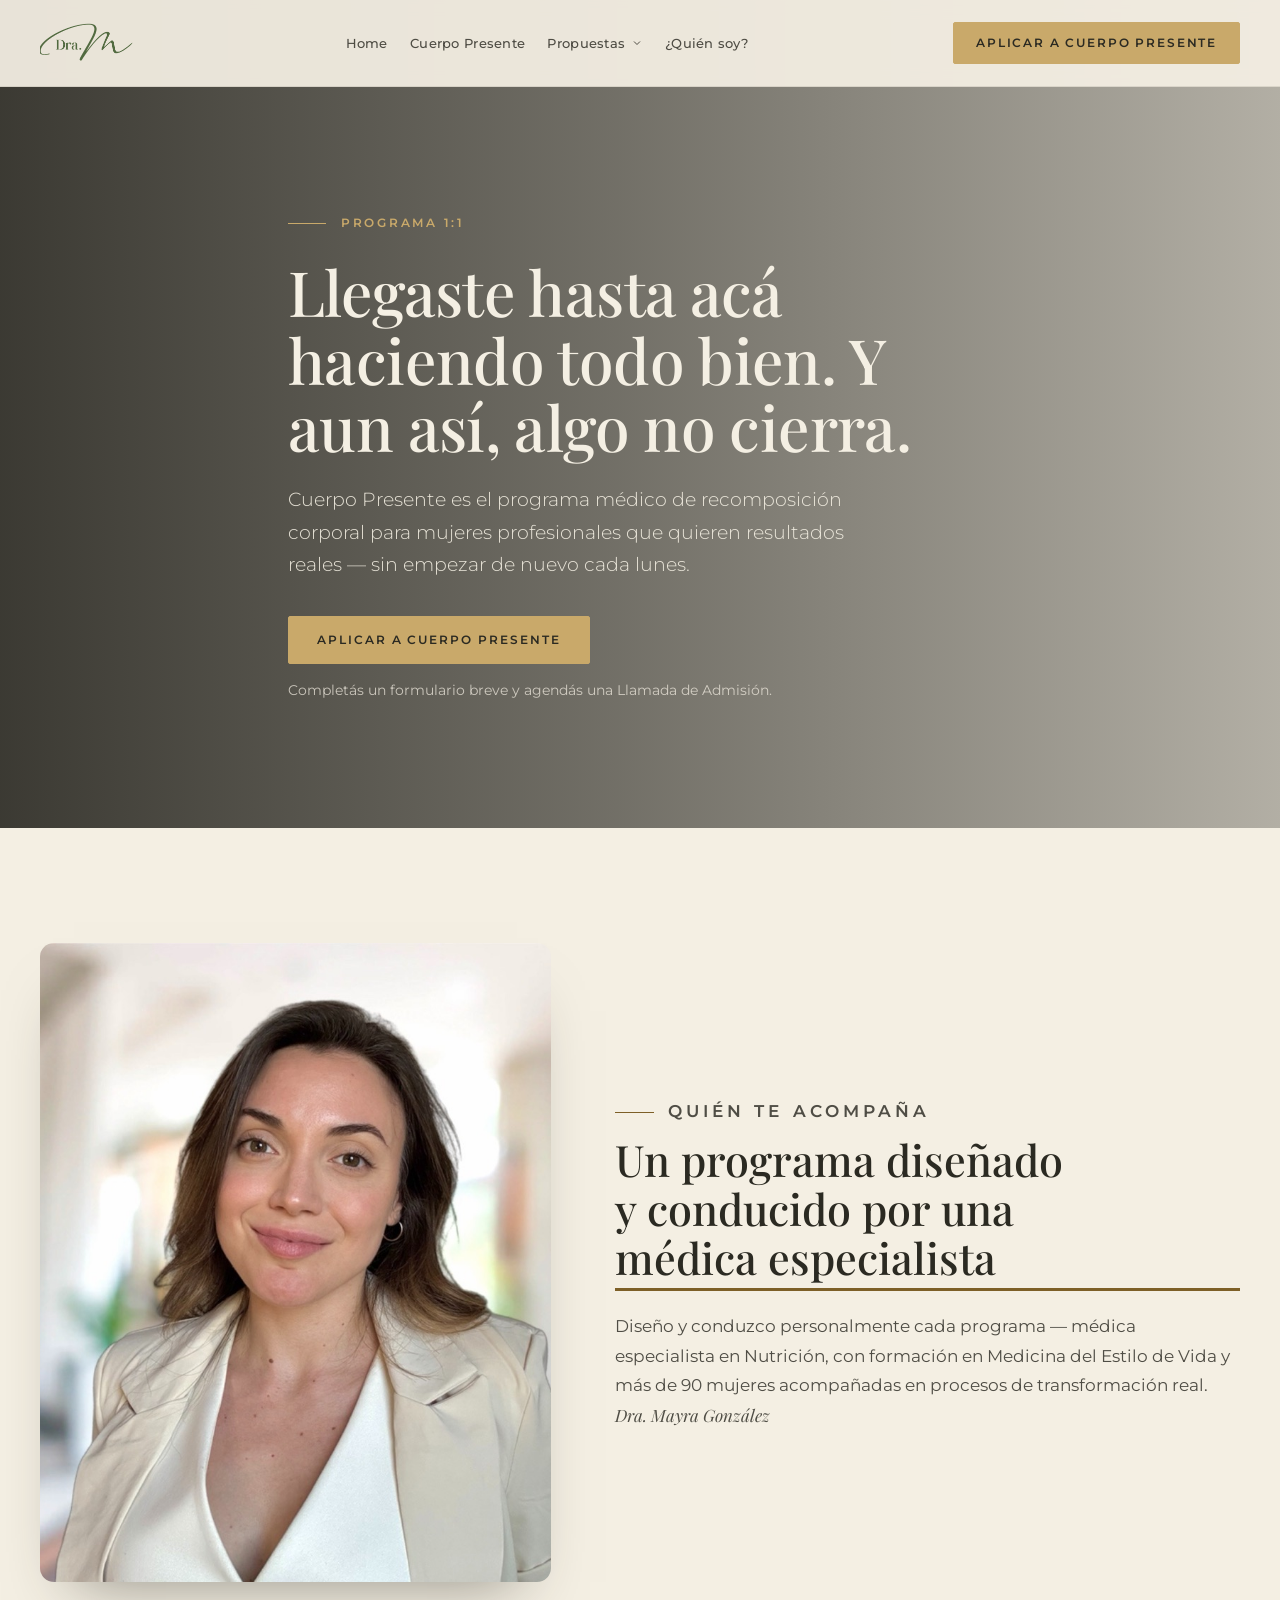
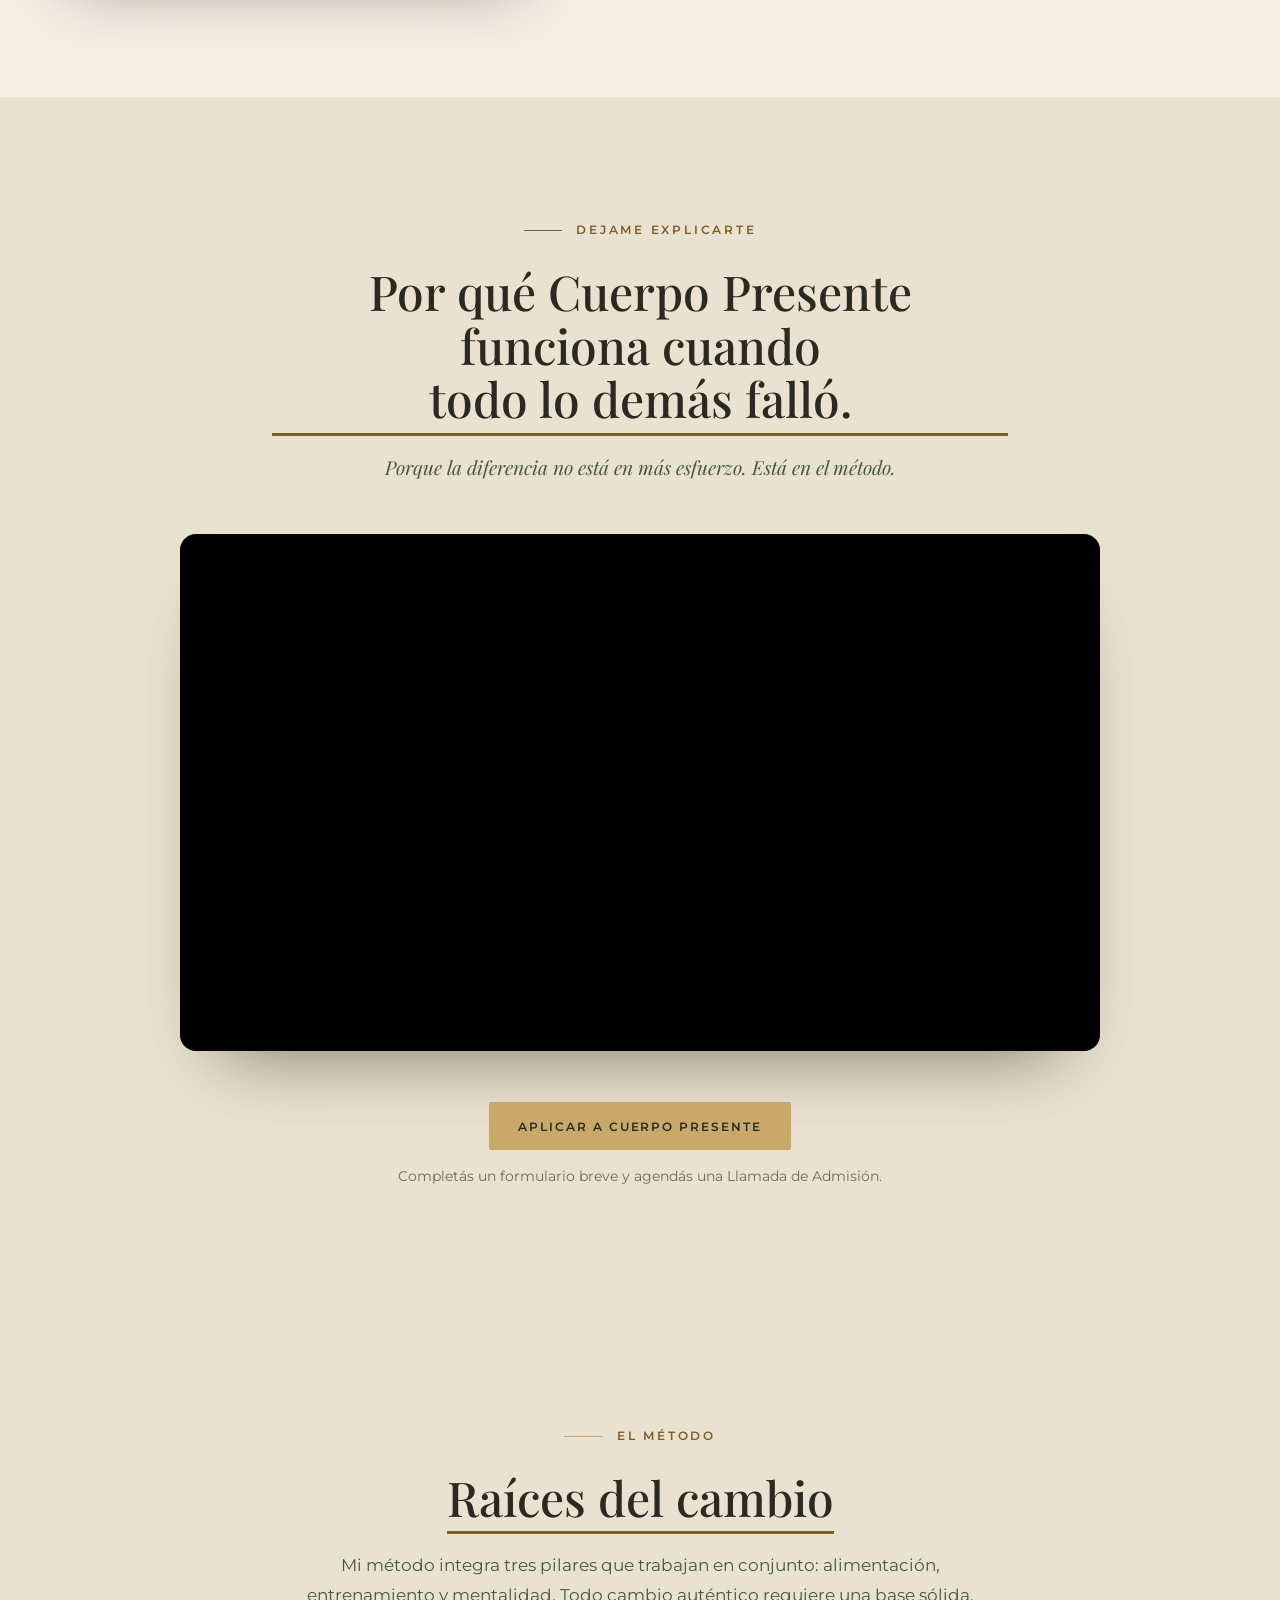
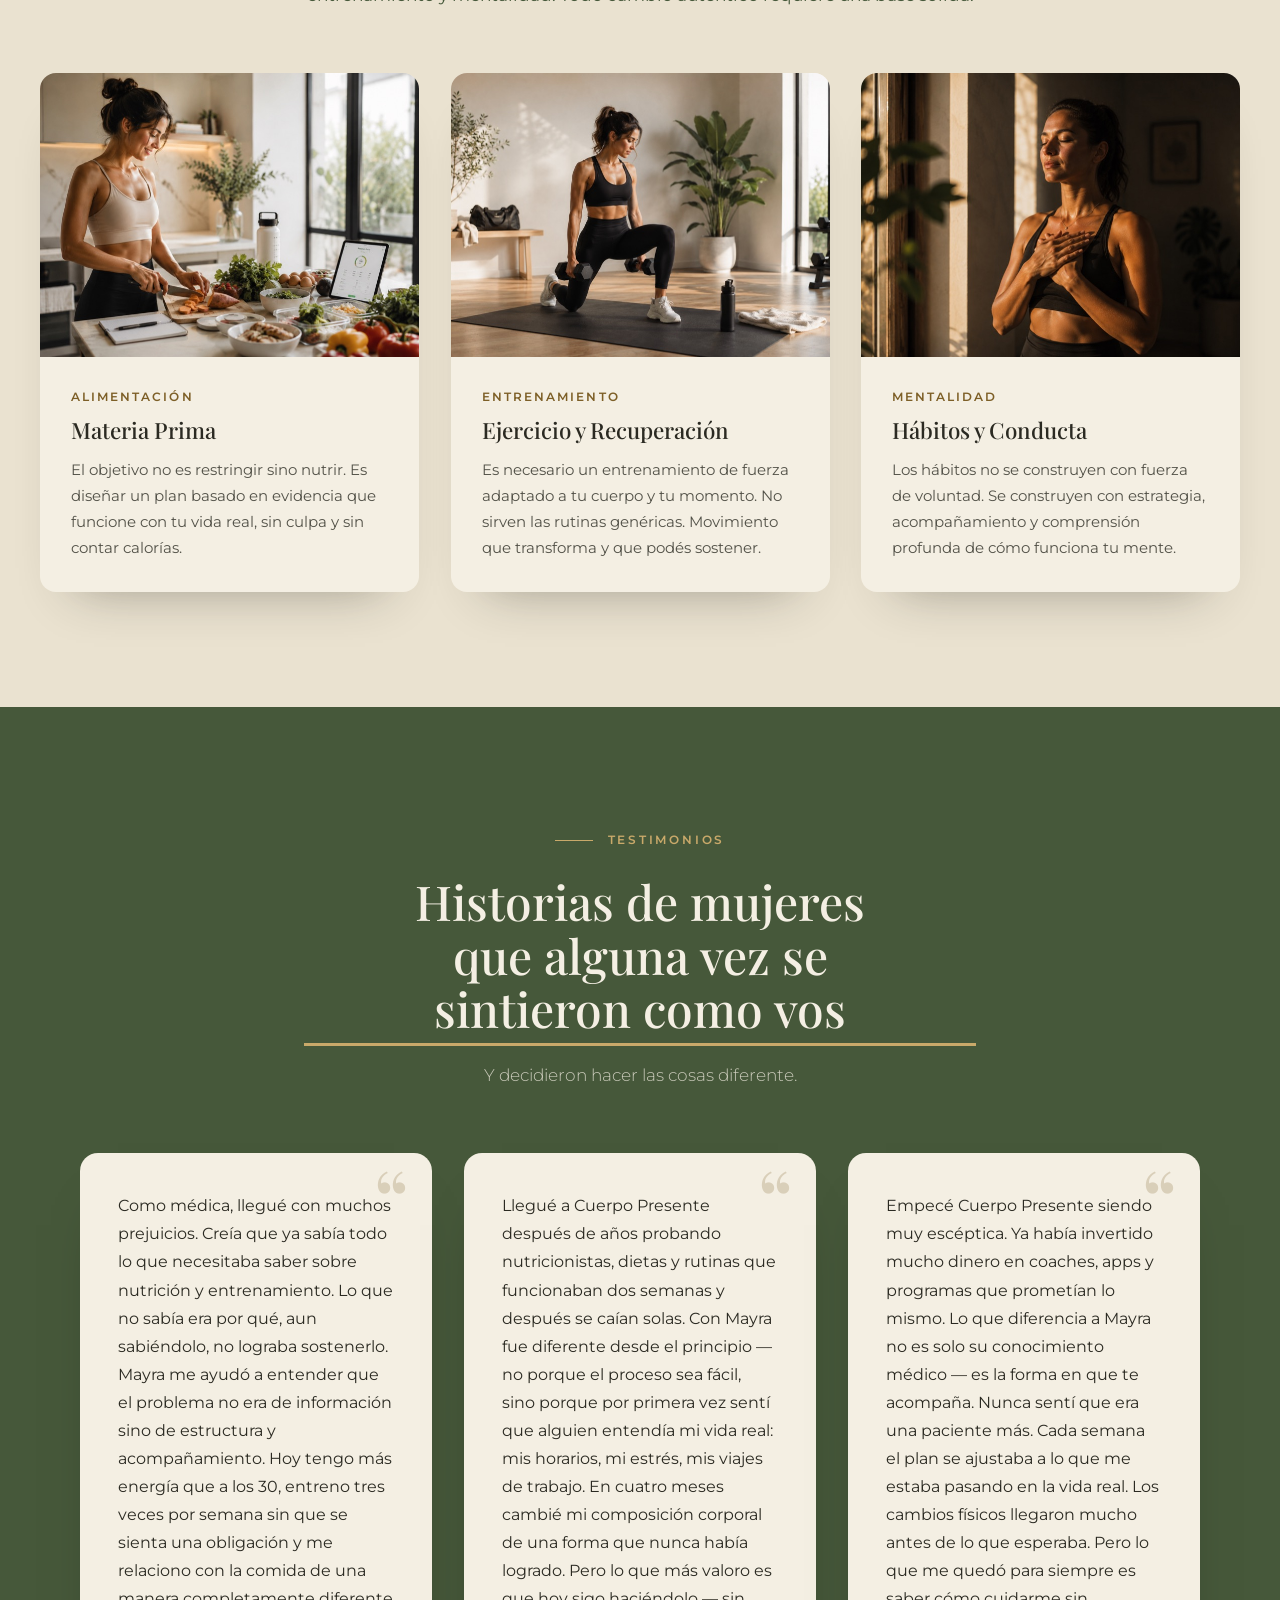
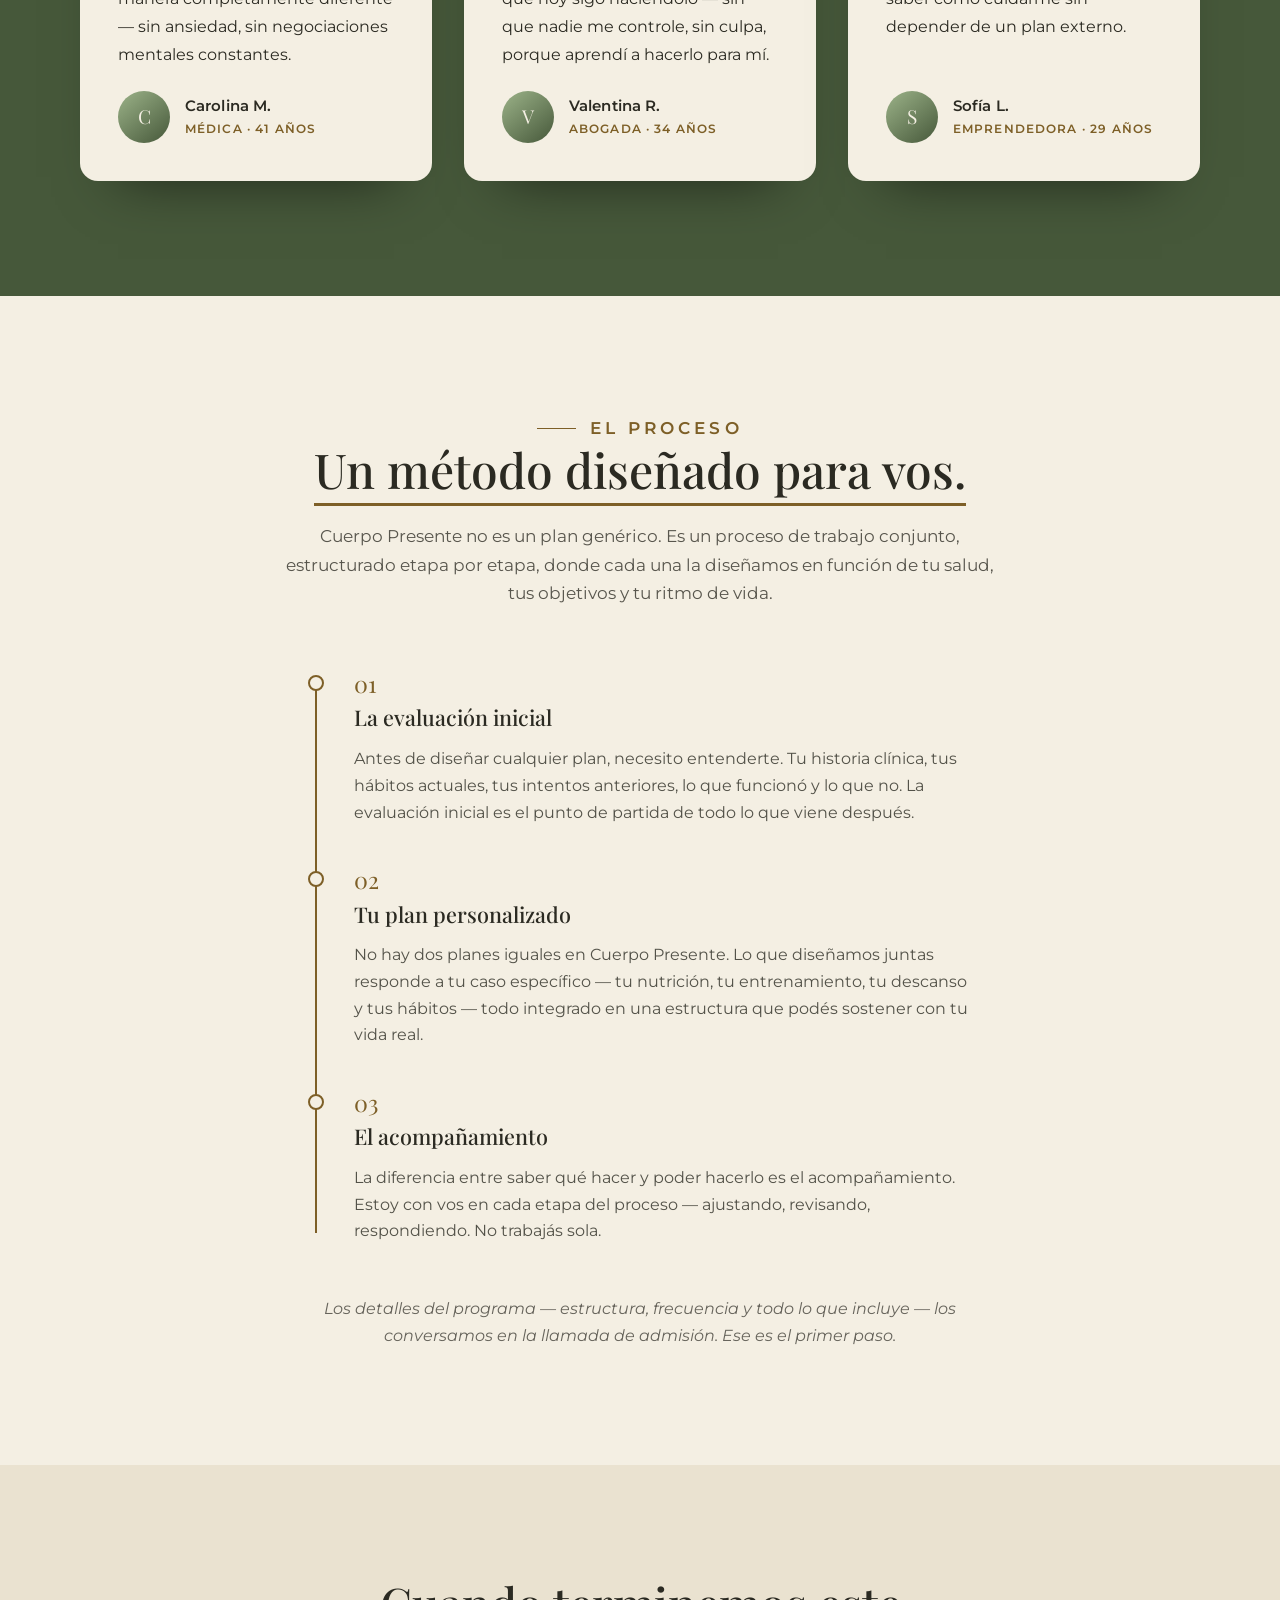
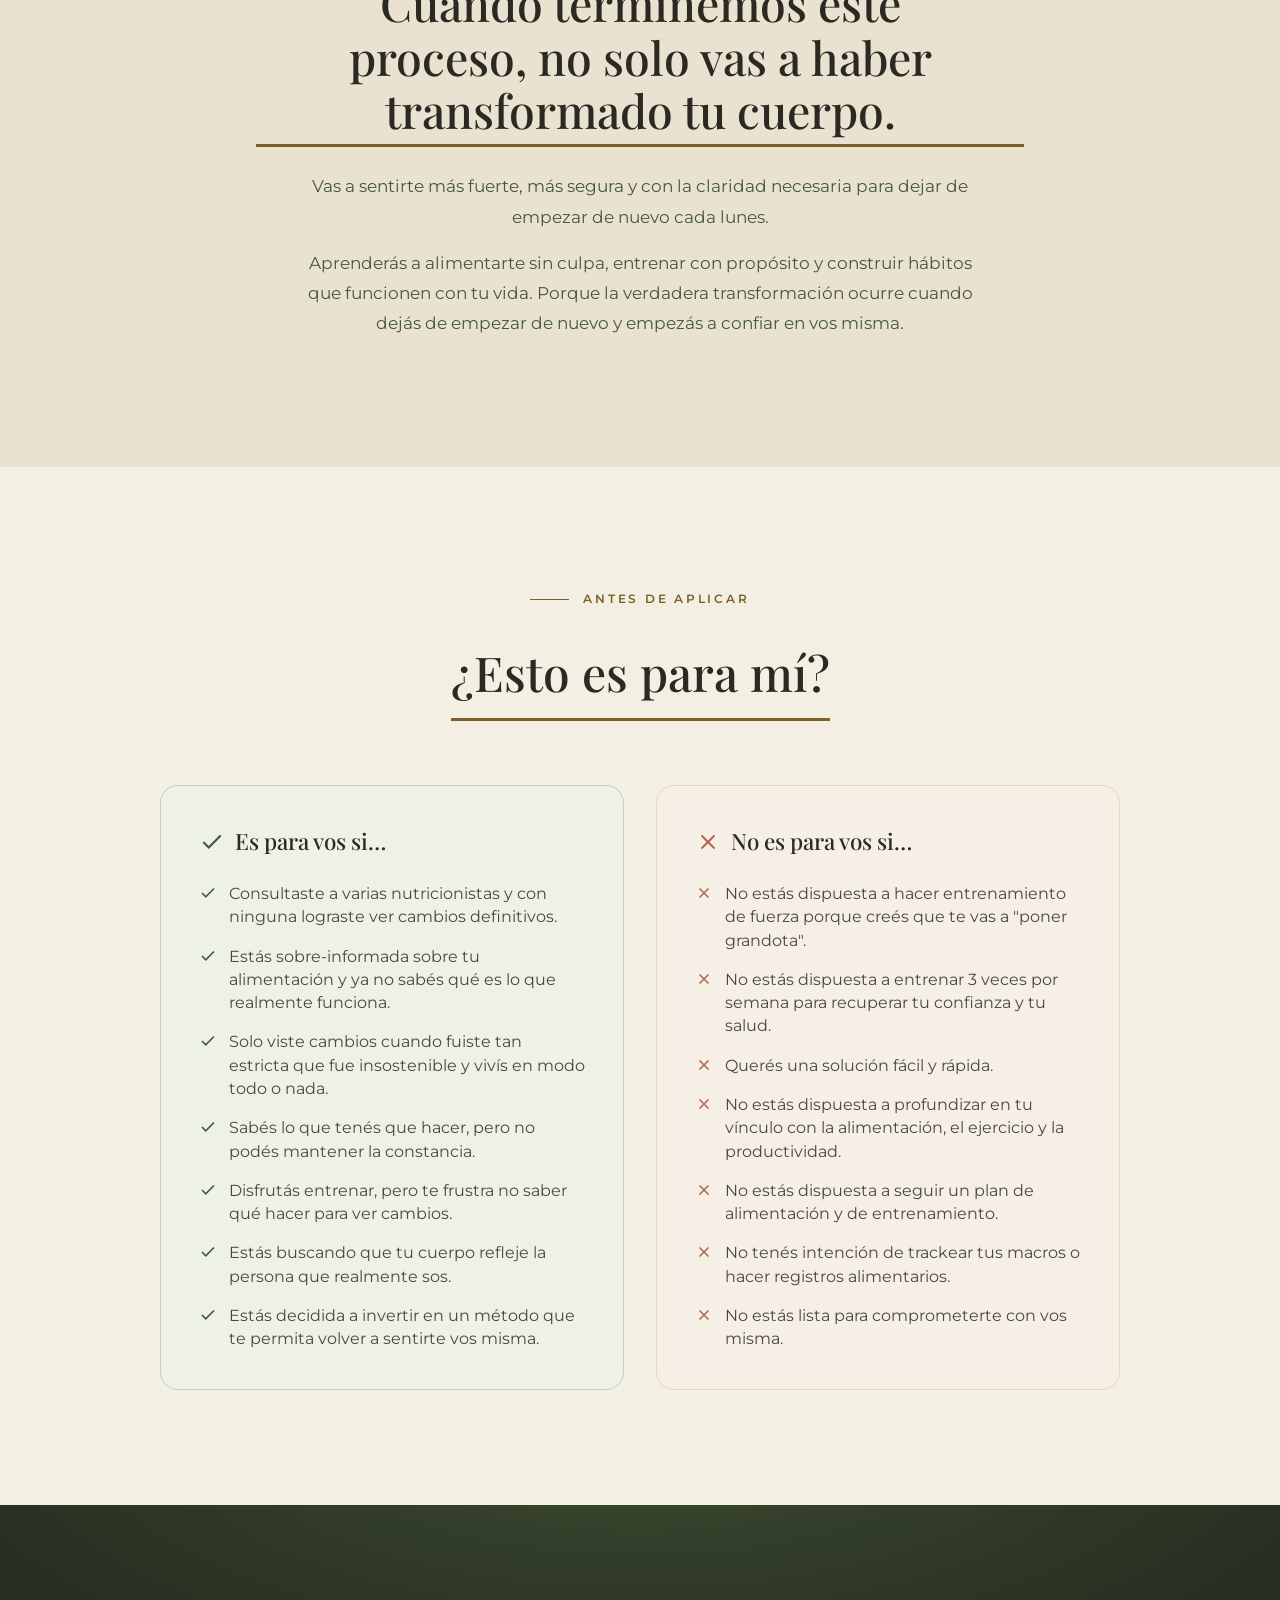
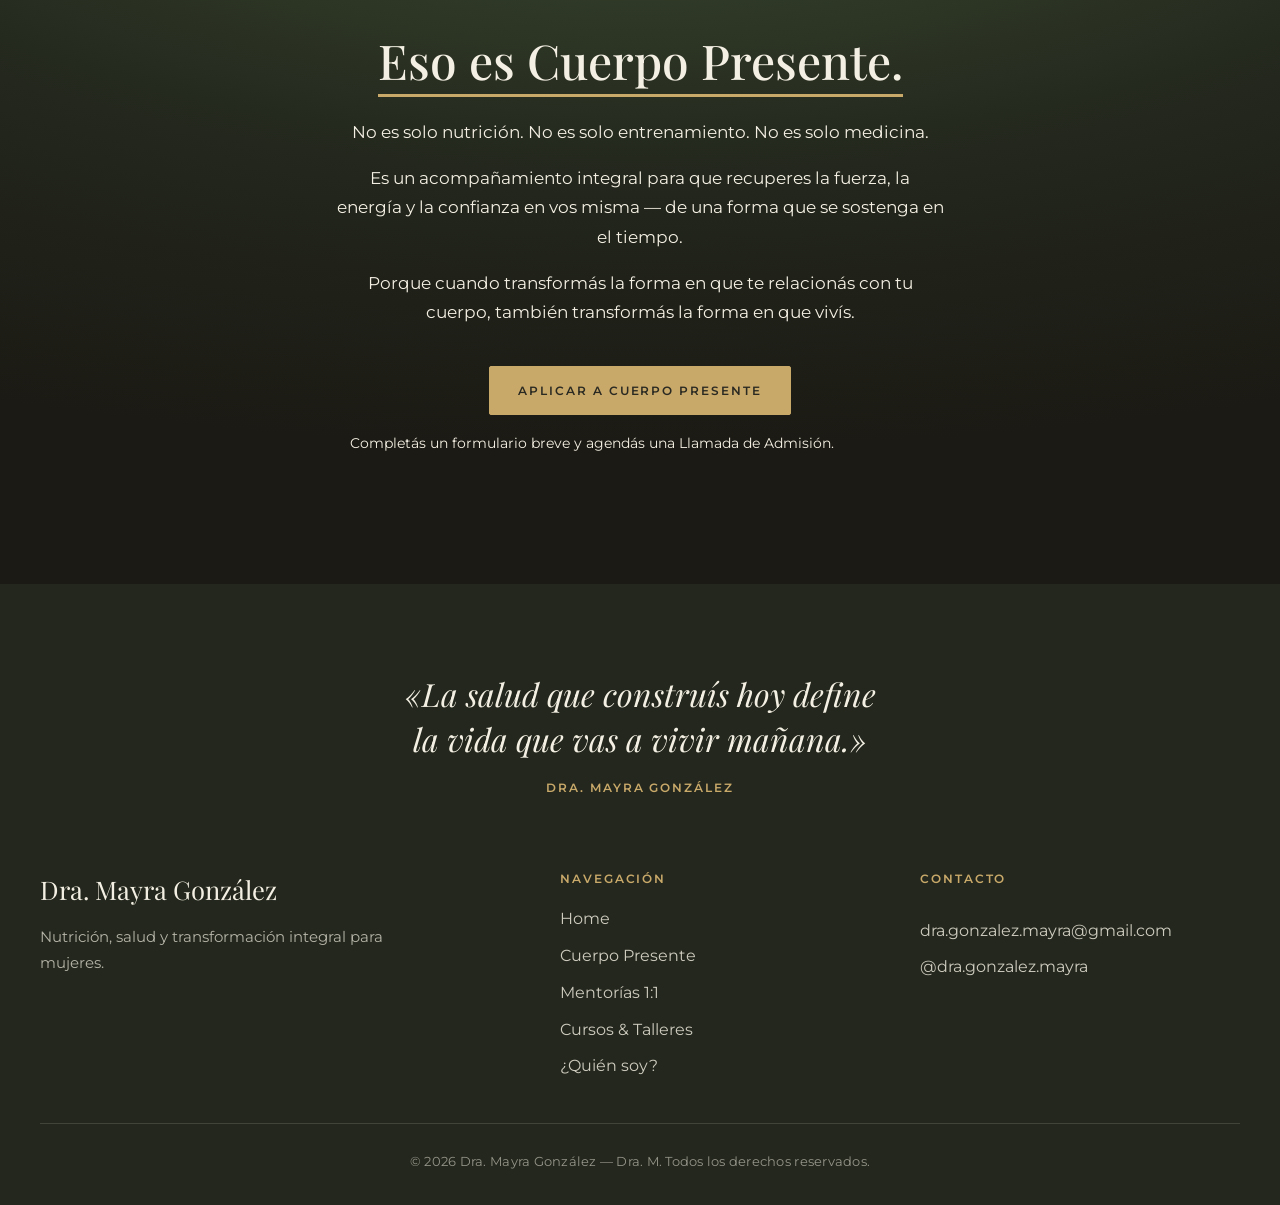
==== cuerpo-presente.html @ 9b2b8fa0 "Sitio multipágina completo + scroll effects - Páginas: Home, Cuerpo Presente, Mentorías (hub) + Salu" ====
<!DOCTYPE html>
<html lang="es" class="no-js">
<head>
  <meta charset="UTF-8" />
  <meta name="viewport" content="width=device-width, initial-scale=1" />
  <title>Cuerpo Presente — Programa médico 1:1 | Dra. Mayra González</title>
  <meta name="description" content="Cuerpo Presente es el programa médico 1:1 de recomposición corporal para mujeres profesionales que quieren resultados reales — sin empezar de nuevo cada lunes. Diseñado y conducido por la Dra. Mayra González." />
  <meta name="theme-color" content="#1b1a14" />
  <link rel="icon" href="img/favicon.ico" sizes="any" />
  <link rel="icon" href="img/icon.png" type="image/png" />
  <link rel="apple-touch-icon" href="img/apple-icon.png" />

  <script>document.documentElement.className = document.documentElement.className.replace('no-js','js');</script>

  <link rel="preconnect" href="https://fonts.googleapis.com" />
  <link rel="preconnect" href="https://fonts.gstatic.com" crossorigin />
  <link href="https://fonts.googleapis.com/css2?family=Playfair+Display:ital,wght@0,400;0,500;0,600;1,400&family=Montserrat:wght@300;400;500;600&display=swap" rel="stylesheet" />

  <link rel="stylesheet" href="styles.css?v=4" />
</head>
<body>
  <a class="skip" href="#cp-main">Saltar al contenido</a>

  <header class="site-header header-solid">
    <div class="wrap nav">
      <a class="brand" href="index.html" aria-label="Dra. Mayra González — inicio">
        <img src="img/logo.png" alt="Dra. Mayra González" width="800" height="366" />
      </a>

      <nav aria-label="Navegación principal">
        <ul class="nav-links" id="menu">
          <li><a href="index.html">Home</a></li>
          <li><a href="cuerpo-presente.html" aria-current="page">Cuerpo Presente</a></li>
          <li class="has-menu">
            <button class="nav-disclosure" type="button" aria-expanded="false" aria-haspopup="true" aria-controls="submenu-propuestas">
              Propuestas
              <svg viewBox="0 0 24 24" fill="none" stroke="currentColor" stroke-width="2" aria-hidden="true"><polyline points="6 9 12 15 18 9"/></svg>
            </button>
            <ul class="submenu" id="submenu-propuestas">
              <li><a href="mentorias-1-1.html">Mentorías 1:1</a></li>
              <li class="sub-item"><a href="salud-digestiva.html">Salud Digestiva</a></li>
              <li class="sub-item"><a href="vinculo-alimentario.html">Vínculo Alimentario</a></li>
              <li><a href="cursos-y-talleres.html">Cursos &amp; Talleres</a></li>
            </ul>
          </li>
          <li><a href="quien-soy.html">¿Quién soy?</a></li>
        </ul>
      </nav>

      <a class="btn btn-primary nav-cta" href="#aplicar">Aplicar a Cuerpo Presente</a>

      <button class="nav-toggle" type="button" aria-label="Abrir menú" aria-expanded="false" aria-controls="menu">
        <svg viewBox="0 0 24 24" fill="none" stroke="currentColor" stroke-width="1.6" aria-hidden="true">
          <line x1="3" y1="7" x2="21" y2="7"/><line x1="3" y1="12" x2="21" y2="12"/><line x1="3" y1="17" x2="21" y2="17"/>
        </svg>
      </button>
    </div>
  </header>

  <main id="cp-main">
    <!-- Hero -->
    <section class="cp-hero" aria-labelledby="cp-hero-title">
      <div class="wrap cp-hero-inner">
        <p class="eyebrow reveal">Programa 1:1</p>
        <h1 id="cp-hero-title" class="reveal d1">Llegaste hasta acá haciendo todo bien. Y aun así, algo no cierra.</h1>
        <p class="lead reveal d2">Cuerpo Presente es el programa médico de recomposición corporal para mujeres profesionales que quieren resultados reales — sin empezar de nuevo cada lunes.</p>
        <div class="reveal d3">
          <a class="btn btn-primary btn-lg" href="#aplicar">Aplicar a Cuerpo Presente</a>
          <p class="cp-cta-note">Completás un formulario breve y agendás una Llamada de Admisión.</p>
        </div>
      </div>
    </section>

    <!-- Quién te acompaña -->
    <section class="bio" aria-labelledby="bio-title">
      <div class="wrap bio-inner">
        <figure class="bio-photo reveal">
          <img src="img/dra-mayra.jpg" alt="Dra. Mayra González, médica especialista en nutrición" width="1024" height="1024"  loading="lazy" decoding="async" />
        </figure>
        <div class="bio-body reveal d1">
          <p class="eyebrow">Quién te acompaña</p>
          <h2 id="bio-title">Un programa diseñado y conducido por una médica especialista</h2>
          <p>Diseño y conduzco personalmente cada programa — médica especialista en Nutrición, con formación en Medicina del Estilo de Vida y más de 90 mujeres acompañadas en procesos de transformación real.</p>
          <p class="bio-sign">Dra. Mayra González</p>
        </div>
      </div>
    </section>

    <!-- Por qué funciona (video) -->
    <section class="video-sec" aria-labelledby="video-title">
      <div class="wrap">
        <div class="vhead reveal">
          <p class="eyebrow" style="justify-content:center;color:var(--gold-deep);">Dejame explicarte</p>
          <h2 id="video-title">Por qué Cuerpo Presente funciona cuando todo lo demás falló.</h2>
          <p class="sub">Porque la diferencia no está en más esfuerzo. Está en el método.</p>
        </div>

        <div class="video-frame reveal d1">
          <div class="ratio">
            <iframe src="https://player.vimeo.com/video/1203865054?h=2d8e860048&amp;title=0&amp;byline=0&amp;portrait=0&amp;color=C4A882"
              title="Por qué Cuerpo Presente funciona cuando todo lo demás falló"
              allow="autoplay; fullscreen; picture-in-picture" allowfullscreen loading="lazy"></iframe>
          </div>
        </div>

        <div class="video-cta reveal d2">
          <a class="btn btn-primary btn-lg" href="#aplicar">Aplicar a Cuerpo Presente</a>
          <p class="note">Completás un formulario breve y agendás una Llamada de Admisión.</p>
        </div>
      </div>
    </section>

    <!-- Raíces del cambio (método) -->
    <section class="metodo" id="raices" aria-labelledby="raices-title">
      <div class="wrap">
        <div class="metodo-head reveal">
          <p class="eyebrow eyebrow--light" style="justify-content:center;color:var(--gold-deep);">El método</p>
          <h2 id="raices-title">Raíces del cambio</h2>
          <p class="intro">Mi método integra tres pilares que trabajan en conjunto: alimentación, entrenamiento y mentalidad. Todo cambio auténtico requiere una base sólida.</p>
        </div>

        <div class="metodo-grid">
          <figure class="pillar reveal d1">
            <div class="pillar-media"><img src="img/metodo-cp-1.jpg" alt="Preparación de comida real y nutritiva" width="1536" height="1024"  loading="lazy" decoding="async" /></div>
            <figcaption class="pillar-body">
              <span class="pillar-eyebrow">Alimentación</span>
              <h3>Materia Prima</h3>
              <p>El objetivo no es restringir sino nutrir. Es diseñar un plan basado en evidencia que funcione con tu vida real, sin culpa y sin contar calorías.</p>
            </figcaption>
          </figure>

          <figure class="pillar reveal d2">
            <div class="pillar-media"><img src="img/metodo-cp-2.jpg" alt="Entrenamiento de fuerza y movimiento" width="1536" height="1024"  loading="lazy" decoding="async" /></div>
            <figcaption class="pillar-body">
              <span class="pillar-eyebrow">Entrenamiento</span>
              <h3>Ejercicio y Recuperación</h3>
              <p>Es necesario un entrenamiento de fuerza adaptado a tu cuerpo y tu momento. No sirven las rutinas genéricas. Movimiento que transforma y que podés sostener.</p>
            </figcaption>
          </figure>

          <figure class="pillar reveal d3">
            <div class="pillar-media"><img src="img/metodo-cp-3.jpg" alt="Momento de calma y conexión con una misma" width="1536" height="1024"  loading="lazy" decoding="async" /></div>
            <figcaption class="pillar-body">
              <span class="pillar-eyebrow">Mentalidad</span>
              <h3>Hábitos y Conducta</h3>
              <p>Los hábitos no se construyen con fuerza de voluntad. Se construyen con estrategia, acompañamiento y comprensión profunda de cómo funciona tu mente.</p>
            </figcaption>
          </figure>
        </div>
      </div>
    </section>

    <!-- Testimonios (mismo componente que el home) -->
    <section class="testimonios three" aria-labelledby="cp-testi-title">
      <div class="wrap">
        <div class="testi-head reveal">
          <p class="eyebrow eyebrow--light">Testimonios</p>
          <h2 id="cp-testi-title">Historias de mujeres que alguna vez se sintieron como vos</h2>
          <p class="testi-sub">Y decidieron hacer las cosas diferente.</p>
        </div>

        <div class="testi-grid">
          <figure class="testi-card reveal d1">
            <blockquote class="testi-quote">Como médica, llegué con muchos prejuicios. Creía que ya sabía todo lo que necesitaba saber sobre nutrición y entrenamiento. Lo que no sabía era por qué, aun sabiéndolo, no lograba sostenerlo. Mayra me ayudó a entender que el problema no era de información sino de estructura y acompañamiento. Hoy tengo más energía que a los 30, entreno tres veces por semana sin que se sienta una obligación y me relaciono con la comida de una manera completamente diferente — sin ansiedad, sin negociaciones mentales constantes.</blockquote>
            <figcaption class="testi-person">
              <!-- FOTO: reemplazá este div por <img src="img/testi-carolina.jpg" alt="Carolina M."  loading="lazy" decoding="async" /> -->
              <div class="testi-avatar" aria-hidden="true">C</div>
              <span class="testi-namewrap">
                <span class="testi-name">Carolina M.</span>
                <span class="testi-role">Médica · 41 años</span>
              </span>
            </figcaption>
          </figure>

          <figure class="testi-card reveal d2">
            <blockquote class="testi-quote">Llegué a Cuerpo Presente después de años probando nutricionistas, dietas y rutinas que funcionaban dos semanas y después se caían solas. Con Mayra fue diferente desde el principio — no porque el proceso sea fácil, sino porque por primera vez sentí que alguien entendía mi vida real: mis horarios, mi estrés, mis viajes de trabajo. En cuatro meses cambié mi composición corporal de una forma que nunca había logrado. Pero lo que más valoro es que hoy sigo haciéndolo — sin que nadie me controle, sin culpa, porque aprendí a hacerlo para mí.</blockquote>
            <figcaption class="testi-person">
              <!-- FOTO: reemplazá este div por <img src="img/testi-valentina.jpg" alt="Valentina R."  loading="lazy" decoding="async" /> -->
              <div class="testi-avatar" aria-hidden="true">V</div>
              <span class="testi-namewrap">
                <span class="testi-name">Valentina R.</span>
                <span class="testi-role">Abogada · 34 años</span>
              </span>
            </figcaption>
          </figure>

          <figure class="testi-card reveal d3">
            <blockquote class="testi-quote">Empecé Cuerpo Presente siendo muy escéptica. Ya había invertido mucho dinero en coaches, apps y programas que prometían lo mismo. Lo que diferencia a Mayra no es solo su conocimiento médico — es la forma en que te acompaña. Nunca sentí que era una paciente más. Cada semana el plan se ajustaba a lo que me estaba pasando en la vida real. Los cambios físicos llegaron mucho antes de lo que esperaba. Pero lo que me quedó para siempre es saber cómo cuidarme sin depender de un plan externo.</blockquote>
            <figcaption class="testi-person">
              <!-- FOTO: reemplazá este div por <img src="img/testi-sofia.jpg" alt="Sofía L."  loading="lazy" decoding="async" /> -->
              <div class="testi-avatar" aria-hidden="true">S</div>
              <span class="testi-namewrap">
                <span class="testi-name">Sofía L.</span>
                <span class="testi-role">Emprendedora · 29 años</span>
              </span>
            </figcaption>
          </figure>
        </div>
      </div>
    </section>

    <!-- El Proceso -->
    <section class="proceso" id="proceso" aria-labelledby="proceso-title">
      <div class="wrap">
        <div class="proceso-head reveal">
          <p class="eyebrow" style="justify-content:center;color:var(--gold-deep);">El proceso</p>
          <h2 id="proceso-title">Un método diseñado para vos.</h2>
          <p>Cuerpo Presente no es un plan genérico. Es un proceso de trabajo conjunto, estructurado etapa por etapa, donde cada una la diseñamos en función de tu salud, tus objetivos y tu ritmo de vida.</p>
        </div>

        <div class="proceso-steps">
          <div class="step reveal d1">
            <span class="num">01</span>
            <h3>La evaluación inicial</h3>
            <p>Antes de diseñar cualquier plan, necesito entenderte. Tu historia clínica, tus hábitos actuales, tus intentos anteriores, lo que funcionó y lo que no. La evaluación inicial es el punto de partida de todo lo que viene después.</p>
          </div>
          <div class="step reveal d2">
            <span class="num">02</span>
            <h3>Tu plan personalizado</h3>
            <p>No hay dos planes iguales en Cuerpo Presente. Lo que diseñamos juntas responde a tu caso específico — tu nutrición, tu entrenamiento, tu descanso y tus hábitos — todo integrado en una estructura que podés sostener con tu vida real.</p>
          </div>
          <div class="step reveal d3">
            <span class="num">03</span>
            <h3>El acompañamiento</h3>
            <p>La diferencia entre saber qué hacer y poder hacerlo es el acompañamiento. Estoy con vos en cada etapa del proceso — ajustando, revisando, respondiendo. No trabajás sola.</p>
          </div>
        </div>

        <p class="proceso-note reveal">Los detalles del programa — estructura, frecuencia y todo lo que incluye — los conversamos en la llamada de admisión. Ese es el primer paso.</p>
      </div>
    </section>

    <!-- Resultado -->
    <section class="outcome" aria-labelledby="outcome-title">
      <div class="wrap outcome-inner reveal">
        <h2 id="outcome-title">Cuando terminemos este proceso, no solo vas a haber transformado tu cuerpo.</h2>
        <p>Vas a sentirte más fuerte, más segura y con la claridad necesaria para dejar de empezar de nuevo cada lunes.</p>
        <p>Aprenderás a alimentarte sin culpa, entrenar con propósito y construir hábitos que funcionen con tu vida. Porque la verdadera transformación ocurre cuando dejás de empezar de nuevo y empezás a confiar en vos misma.</p>
      </div>
    </section>

    <!-- ¿Esto es para mí? -->
    <section class="fit" aria-labelledby="fit-title">
      <div class="wrap">
        <div class="fit-head reveal">
          <p class="eyebrow" style="justify-content:center;color:var(--gold-deep);">Antes de aplicar</p>
          <h2 id="fit-title">¿Esto es para mí?</h2>
        </div>

        <div class="fit-grid">
          <div class="fit-col yes reveal d1">
            <h3>
              <svg viewBox="0 0 24 24" fill="none" stroke="currentColor" stroke-width="2" aria-hidden="true"><polyline points="20 6 9 17 4 12"/></svg>
              Es para vos si…
            </h3>
            <ul class="fit-list">
              <li><svg viewBox="0 0 24 24" fill="none" stroke="currentColor" stroke-width="2.2" aria-hidden="true"><polyline points="20 6 9 17 4 12"/></svg>Consultaste a varias nutricionistas y con ninguna lograste ver cambios definitivos.</li>
              <li><svg viewBox="0 0 24 24" fill="none" stroke="currentColor" stroke-width="2.2" aria-hidden="true"><polyline points="20 6 9 17 4 12"/></svg>Estás sobre-informada sobre tu alimentación y ya no sabés qué es lo que realmente funciona.</li>
              <li><svg viewBox="0 0 24 24" fill="none" stroke="currentColor" stroke-width="2.2" aria-hidden="true"><polyline points="20 6 9 17 4 12"/></svg>Solo viste cambios cuando fuiste tan estricta que fue insostenible y vivís en modo todo o nada.</li>
              <li><svg viewBox="0 0 24 24" fill="none" stroke="currentColor" stroke-width="2.2" aria-hidden="true"><polyline points="20 6 9 17 4 12"/></svg>Sabés lo que tenés que hacer, pero no podés mantener la constancia.</li>
              <li><svg viewBox="0 0 24 24" fill="none" stroke="currentColor" stroke-width="2.2" aria-hidden="true"><polyline points="20 6 9 17 4 12"/></svg>Disfrutás entrenar, pero te frustra no saber qué hacer para ver cambios.</li>
              <li><svg viewBox="0 0 24 24" fill="none" stroke="currentColor" stroke-width="2.2" aria-hidden="true"><polyline points="20 6 9 17 4 12"/></svg>Estás buscando que tu cuerpo refleje la persona que realmente sos.</li>
              <li><svg viewBox="0 0 24 24" fill="none" stroke="currentColor" stroke-width="2.2" aria-hidden="true"><polyline points="20 6 9 17 4 12"/></svg>Estás decidida a invertir en un método que te permita volver a sentirte vos misma.</li>
            </ul>
          </div>

          <div class="fit-col no reveal d2">
            <h3>
              <svg viewBox="0 0 24 24" fill="none" stroke="currentColor" stroke-width="2" aria-hidden="true"><line x1="18" y1="6" x2="6" y2="18"/><line x1="6" y1="6" x2="18" y2="18"/></svg>
              No es para vos si…
            </h3>
            <ul class="fit-list">
              <li><svg viewBox="0 0 24 24" fill="none" stroke="currentColor" stroke-width="2.2" aria-hidden="true"><line x1="18" y1="6" x2="6" y2="18"/><line x1="6" y1="6" x2="18" y2="18"/></svg>No estás dispuesta a hacer entrenamiento de fuerza porque creés que te vas a "poner grandota".</li>
              <li><svg viewBox="0 0 24 24" fill="none" stroke="currentColor" stroke-width="2.2" aria-hidden="true"><line x1="18" y1="6" x2="6" y2="18"/><line x1="6" y1="6" x2="18" y2="18"/></svg>No estás dispuesta a entrenar 3 veces por semana para recuperar tu confianza y tu salud.</li>
              <li><svg viewBox="0 0 24 24" fill="none" stroke="currentColor" stroke-width="2.2" aria-hidden="true"><line x1="18" y1="6" x2="6" y2="18"/><line x1="6" y1="6" x2="18" y2="18"/></svg>Querés una solución fácil y rápida.</li>
              <li><svg viewBox="0 0 24 24" fill="none" stroke="currentColor" stroke-width="2.2" aria-hidden="true"><line x1="18" y1="6" x2="6" y2="18"/><line x1="6" y1="6" x2="18" y2="18"/></svg>No estás dispuesta a profundizar en tu vínculo con la alimentación, el ejercicio y la productividad.</li>
              <li><svg viewBox="0 0 24 24" fill="none" stroke="currentColor" stroke-width="2.2" aria-hidden="true"><line x1="18" y1="6" x2="6" y2="18"/><line x1="6" y1="6" x2="18" y2="18"/></svg>No estás dispuesta a seguir un plan de alimentación y de entrenamiento.</li>
              <li><svg viewBox="0 0 24 24" fill="none" stroke="currentColor" stroke-width="2.2" aria-hidden="true"><line x1="18" y1="6" x2="6" y2="18"/><line x1="6" y1="6" x2="18" y2="18"/></svg>No tenés intención de trackear tus macros o hacer registros alimentarios.</li>
              <li><svg viewBox="0 0 24 24" fill="none" stroke="currentColor" stroke-width="2.2" aria-hidden="true"><line x1="18" y1="6" x2="6" y2="18"/><line x1="6" y1="6" x2="18" y2="18"/></svg>No estás lista para comprometerte con vos misma.</li>
            </ul>
          </div>
        </div>
      </div>
    </section>

    <!-- Cierre + CTA -->
    <section class="cp-close" id="aplicar" aria-labelledby="close-title">
      <div class="wrap cp-close-inner reveal">
        <h2 id="close-title">Eso es Cuerpo Presente.</h2>
        <p>No es solo nutrición. No es solo entrenamiento. No es solo medicina.</p>
        <p>Es un acompañamiento integral para que recuperes la fuerza, la energía y la confianza en vos misma — de una forma que se sostenga en el tiempo.</p>
        <p>Porque cuando transformás la forma en que te relacionás con tu cuerpo, también transformás la forma en que vivís.</p>
        <div class="cta-wrap">
          <a class="btn btn-primary btn-lg" href="mailto:dra.gonzalez.mayra@gmail.com?subject=Aplicaci%C3%B3n%20a%20Cuerpo%20Presente">Aplicar a Cuerpo Presente</a>
          <p class="note">Completás un formulario breve y agendás una Llamada de Admisión.</p>
        </div>
      </div>
    </section>
  </main>

  <footer class="site-footer">
    <div class="wrap">
      <div class="footer-quote-wrap reveal">
        <p class="footer-quote">«La salud que construís hoy define la vida que vas a vivir mañana.»</p>
        <p class="footer-quote-by">Dra. Mayra González</p>
      </div>

      <div class="footer-grid">
        <div class="footer-brand">
          <span class="footer-logo">Dra. Mayra González</span>
          <p>Nutrición, salud y transformación integral para mujeres.</p>
        </div>

        <nav class="footer-nav" aria-label="Navegación del pie de página">
          <h3>Navegación</h3>
          <ul>
            <li><a href="index.html">Home</a></li>
            <li><a href="cuerpo-presente.html">Cuerpo Presente</a></li>
            <li><a href="mentorias-1-1.html">Mentorías 1:1</a></li>
            <li><a href="cursos-y-talleres.html">Cursos &amp; Talleres</a></li>
            <li><a href="quien-soy.html">¿Quién soy?</a></li>
          </ul>
        </nav>

        <div class="footer-contact">
          <h3>Contacto</h3>
          <a href="mailto:dra.gonzalez.mayra@gmail.com">dra.gonzalez.mayra@gmail.com</a>
          <a href="https://www.instagram.com/dra.gonzalez.mayra/" target="_blank" rel="noopener">@dra.gonzalez.mayra</a>
        </div>
      </div>

      <div class="footer-bottom">
        <p>© 2026 Dra. Mayra González — Dra. M. Todos los derechos reservados.</p>
      </div>
    </div>
  </footer>

  <script src="app.js?v=4" defer></script>
</body>
</html>
---- styles.css ----
:root{
      --cream:#F4EFE3;
      --paper:#EAE2D0;
      --olive:#46583A;
      --sage:#9CB389;
      --ink:#2B2A22;
      --gold:#C9A96A;          /* dorado claro: solo sobre fondo oscuro */
      --gold-deep:#7d5f27;     /* dorado oscuro con contraste AA para texto sobre crema/arena */
      --hero-shade:rgba(31,29,22,.62);
      --hero-shade-strong:rgba(31,29,22,.82);
      --serif:"Playfair Display", Georgia, "Times New Roman", serif;
      --sans:"Montserrat", ui-sans-serif, system-ui, -apple-system, "Segoe UI", sans-serif;
    }

    *,*::before,*::after{box-sizing:border-box;}
    html{-webkit-text-size-adjust:100%;}
    body{
      margin:0;
      font-family:var(--sans);
      color:var(--ink);
      background:var(--cream);
      font-weight:400;
      line-height:1.6;
      -webkit-font-smoothing:antialiased;
    }
    img{max-width:100%;display:block;}
    a{color:inherit;}

    /* Accesible: saltar al contenido */
    .skip{
      position:absolute;left:-999px;top:0;z-index:200;
      background:var(--ink);color:var(--cream);
      padding:.75rem 1.25rem;border-radius:0 0 4px 0;text-decoration:none;
    }
    .skip:focus{left:0;}

    :focus-visible{
      outline:2px solid var(--gold);
      outline-offset:3px;
      border-radius:2px;
    }

    .wrap{width:min(1200px,100% - 3rem);margin-inline:auto;}

    /* ---------- Header ---------- */
    .site-header{
      position:absolute;inset:0 0 auto 0;z-index:50;
      padding-top:env(safe-area-inset-top);
    }
    .nav{
      display:flex;align-items:center;justify-content:space-between;gap:1.25rem;
      padding-block:1.25rem;flex-wrap:nowrap;
    }
    .brand{display:inline-flex;align-items:center;}
    .brand img{height:46px;width:auto;}
    .brand:focus-visible{outline-offset:6px;}

    .nav-links{
      display:flex;align-items:center;gap:1.4rem;list-style:none;margin:0;padding:0;
      flex-wrap:nowrap;
    }
    .nav-links a{
      text-decoration:none;color:rgba(43,42,34,.82);white-space:nowrap;
      font-size:.82rem;font-weight:500;letter-spacing:.02em;
      transition:color .25s ease;
    }
    .nav-links a:hover{color:var(--gold-deep);}

    /* Desplegable "Propuestas" */
    .has-menu{position:relative;}
    .nav-disclosure{
      display:inline-flex;align-items:center;gap:.35rem;
      background:none;border:0;cursor:pointer;padding:0;font-family:inherit;
      color:rgba(43,42,34,.82);font-size:.82rem;font-weight:500;letter-spacing:.02em;
      transition:color .25s ease;
    }
    .nav-disclosure:hover{color:var(--gold-deep);}
    .nav-disclosure svg{width:12px;height:12px;transition:transform .25s ease;}
    .has-menu:hover .nav-disclosure svg,
    .nav-disclosure[aria-expanded="true"] svg{transform:rotate(180deg);}

    .submenu{
      position:absolute;top:100%;left:50%;
      transform:translateX(-50%) translateY(8px);
      min-width:196px;list-style:none;margin:0;padding:.4rem;
      background:#FBF7EE;border:1px solid rgba(43,42,34,.1);border-radius:10px;
      box-shadow:0 20px 40px -22px rgba(43,42,34,.45);
      opacity:0;visibility:hidden;pointer-events:none;
      transition:opacity .2s ease,transform .2s ease;
      z-index:60;
    }
    .has-menu:hover .submenu,
    .has-menu:focus-within .submenu,
    .submenu.open{
      opacity:1;visibility:visible;pointer-events:auto;
      transform:translateX(-50%) translateY(4px);
    }
    /* puente invisible para no perder el hover en el hueco */
    .has-menu::after{content:"";position:absolute;top:100%;left:0;right:0;height:12px;}
    .submenu a{
      display:block;padding:.55rem .7rem;border-radius:6px;text-decoration:none;
      color:rgba(43,42,34,.85);font-size:.82rem;white-space:nowrap;
      transition:background-color .2s ease,color .2s ease;
    }
    .submenu a:hover{background:var(--paper);color:var(--olive);}

    .btn{
      display:inline-flex;align-items:center;justify-content:center;gap:.55em;
      font-family:var(--sans);font-weight:600;
      font-size:.72rem;letter-spacing:.16em;text-transform:uppercase;
      padding:.95em 1.9em;border-radius:2px;text-decoration:none;cursor:pointer;
      transition:background-color .28s ease,color .28s ease,border-color .28s ease,transform .28s ease;
      touch-action:manipulation;
    }
    .btn-primary{
      background:var(--gold);color:var(--ink);border:1px solid var(--gold);
    }
    .btn-primary:hover{background:#d9bd83;border-color:#d9bd83;}
    .btn-ghost{
      background:transparent;color:var(--ink);border:1px solid rgba(43,42,34,.4);
    }
    .btn-ghost:hover{border-color:var(--olive);color:var(--olive);}

    .nav-cta{white-space:nowrap;}

    /* Botón hamburguesa (solo móvil) */
    .nav-toggle{
      display:none;background:none;border:0;cursor:pointer;padding:.4rem;
      color:var(--ink);
    }
    .nav-toggle svg{display:block;width:26px;height:26px;}

    /* ---------- Hero ---------- */
    .hero{
      position:relative;
      min-height:100svh;
      display:flex;align-items:center;
      color:var(--ink);
      overflow:hidden;
      padding-block:8rem 4rem;
    }
    .hero::before{
      content:"";position:absolute;inset:0;
      background:
        radial-gradient(120% 90% at 15% 20%, #FBF7EE 0%, var(--cream) 55%, var(--paper) 100%);
      z-index:0;
    }
    .hero-inner{
      position:relative;z-index:1;
      display:grid;grid-template-columns:1.05fr .82fr;
      gap:clamp(2rem,5vw,5rem);align-items:center;
    }
    .hero-copy{max-width:40rem;}

    .hero-portrait{
      position:relative;margin:0;justify-self:end;align-self:center;
      width:100%;max-width:400px;aspect-ratio:4/5;
    }
    .hero-portrait img{
      position:relative;z-index:1;width:100%;height:100%;
      object-fit:cover;object-position:center 20%;
      border-radius:10px;
      box-shadow:0 34px 60px -34px rgba(43,42,34,.5);
    }
    .hero-portrait::before{
      content:"";position:absolute;inset:0;z-index:0;
      transform:translate(16px,16px);
      border:1px solid var(--gold-deep);opacity:.5;
      border-radius:10px;
    }

    .eyebrow{
      display:inline-flex;align-items:center;gap:.9rem;
      font-size:.72rem;letter-spacing:.24em;text-transform:uppercase;
      color:var(--gold-deep);font-weight:600;margin:0 0 1.6rem;
    }
    .eyebrow::before{
      content:"";width:2.4rem;height:1px;background:var(--gold-deep);display:inline-block;
    }

    .hero h1{
      font-family:var(--serif);
      font-weight:500;
      font-size:clamp(2.3rem,5.4vw,4rem);
      line-height:1.08;
      letter-spacing:-.01em;
      margin:0 0 1.5rem;
      text-wrap:balance;
    }
    .hero h1 em{font-style:italic;color:var(--olive);}

    .hero-lead{
      font-size:clamp(1rem,1.4vw,1.15rem);
      line-height:1.7;
      color:rgba(43,42,34,.82);
      max-width:36rem;
      font-weight:400;
      margin:0 0 2.4rem;
    }

    .hero-actions{display:flex;flex-wrap:wrap;gap:1rem;align-items:center;}
    .btn-lg{font-size:.76rem;padding:1.1em 2.3em;}

    /* Prueba social / credibilidad */
    .trust{
      display:flex;flex-wrap:wrap;align-items:center;gap:1.5rem 2.2rem;
      margin-top:3rem;padding-top:1.8rem;
      border-top:1px solid rgba(43,42,34,.16);
    }
    .trust-stat{display:flex;align-items:baseline;gap:.55rem;flex:none;}
    .trust-stat .num{
      font-family:var(--serif);font-size:2.1rem;line-height:1;color:var(--olive);
      font-variant-numeric:tabular-nums;
    }
    .trust-stat .lbl{
      font-size:.78rem;line-height:1.25;color:rgba(43,42,34,.75);max-width:9rem;
    }
    .trust-divider{width:1px;align-self:stretch;min-height:3.6rem;background:rgba(43,42,34,.16);}
    .trust-creds{list-style:none;margin:0;padding:0;display:flex;flex-direction:column;gap:.55rem;}
    .trust-cred{
      display:flex;align-items:center;gap:.55rem;margin:0;
      font-size:.82rem;color:rgba(43,42,34,.8);letter-spacing:.01em;
    }
    .trust-cred svg{width:15px;height:15px;color:var(--gold-deep);flex:none;}

    /* Indicador de scroll */
    .scroll-cue{
      position:absolute;left:50%;bottom:1.6rem;transform:translateX(-50%);
      z-index:1;display:flex;flex-direction:column;align-items:center;gap:.5rem;
      color:rgba(43,42,34,.5);font-size:.62rem;letter-spacing:.22em;text-transform:uppercase;
    }
    .scroll-cue span{width:1px;height:2.4rem;background:linear-gradient(rgba(43,42,34,.45),transparent);}

    /* ---------- Reveal (mejora progresiva; sin JS todo se ve) ---------- */
    .js .reveal{opacity:0;transform:translateY(22px);}
    .reveal.in{opacity:1;transform:none;transition:opacity .9s ease,transform .9s ease;}
    /* Entrada del retrato: se revela de izquierda a derecha, como una ventana */
    .js .hero-portrait img,
    .js .hero-portrait::before{
      animation:windowReveal 1.25s cubic-bezier(.76,0,.24,1) .2s both;
    }
    @keyframes windowReveal{
      from{clip-path:inset(0 100% 0 0 round 10px);}
      to{clip-path:inset(0 0 0 0 round 10px);}
    }

    /* ---------- Banda de credenciales (marquee) ---------- */
    .marquee{
      overflow:hidden;background:var(--paper);
      border-block:1px solid rgba(43,42,34,.12);
      padding-block:1.15rem;
    }
    .marquee-track{
      display:flex;width:max-content;
      animation:marqueeScroll 38s linear infinite;
    }
    .marquee:hover .marquee-track{animation-play-state:paused;}
    .marquee-group{display:flex;align-items:center;flex:none;}
    .m-item{
      font-size:.8rem;letter-spacing:.14em;text-transform:uppercase;
      color:var(--olive);font-weight:600;white-space:nowrap;padding-inline:1.7rem;
    }
    .m-sep{color:var(--gold-deep);font-size:.7rem;}
    @keyframes marqueeScroll{
      from{transform:translateX(0);}
      to{transform:translateX(-50%);}
    }

    /* ---------- Quién soy (Hola, soy la Dra M.) ---------- */
    .about{
      background:radial-gradient(120% 90% at 12% 12%, #FBF7EE 0%, var(--cream) 60%, var(--paper) 100%);
      padding-block:clamp(4.5rem,9vw,8rem);
    }
    .about-inner{
      display:grid;grid-template-columns:.82fr 1.18fr;
      gap:clamp(2rem,6vw,5.5rem);align-items:center;
    }
    .about-title h2{
      font-family:var(--serif);font-weight:500;
      font-size:clamp(2rem,4.2vw,3.3rem);line-height:1.08;
      margin:.6rem 0 0;color:var(--ink);text-wrap:balance;
    }
    .about-title h2::after{
      content:"";display:block;width:3.5rem;height:2px;
      background:var(--gold-deep);margin-top:1.6rem;
    }
    .about-title h2 span{color:var(--olive);font-style:italic;}
    .about-body p{margin:0 0 1.35rem;font-size:1.05rem;line-height:1.78;color:rgba(43,42,34,.85);}
    .about-body p.lead{font-size:1.22rem;line-height:1.65;color:var(--ink);}
    .about-body p.emphasis{
      font-family:var(--serif);font-style:italic;font-weight:400;
      font-size:clamp(1.3rem,2.2vw,1.6rem);line-height:1.5;color:var(--olive);
      margin-top:2rem;padding-left:1.4rem;border-left:2px solid var(--gold-deep);
    }
    .about-sign{
      margin-top:2.5rem;display:flex;flex-direction:column;gap:.15rem;
    }
    .about-sign .sign-name{
      font-family:var(--serif);font-style:italic;font-size:1.5rem;color:var(--ink);
    }
    .about-sign .sign-role{
      font-size:.78rem;letter-spacing:.14em;text-transform:uppercase;
      color:var(--gold-deep);font-weight:600;
    }

    @media (max-width:820px){
      .about-inner{grid-template-columns:1fr;gap:1.75rem;}
    }

    /* ---------- El Método ---------- */
    .metodo{background:var(--paper);padding-block:clamp(4.5rem,9vw,8rem);}
    .metodo-head{text-align:center;max-width:44rem;margin:0 auto clamp(2.75rem,5vw,4.25rem);}
    .metodo-head h2{
      font-family:var(--serif);font-weight:500;
      font-size:clamp(1.9rem,3.8vw,3rem);line-height:1.12;
      margin:0 0 1rem;color:var(--ink);text-wrap:balance;
    }
    .metodo-head .intro{margin:0;font-size:1.08rem;line-height:1.7;color:rgba(43,42,34,.78);}
    .metodo-grid{display:grid;grid-template-columns:repeat(3,1fr);gap:clamp(1.25rem,2.5vw,2rem);}
    .pillar{
      display:flex;flex-direction:column;margin:0;
      background:var(--cream);border-radius:16px;overflow:hidden;
      box-shadow:0 30px 50px -36px rgba(43,42,34,.45);
    }
    .pillar-media{aspect-ratio:4/3;overflow:hidden;flex:none;}
    .pillar-media img{width:100%;height:100%;object-fit:cover;display:block;}
    .pillar-body{display:flex;flex-direction:column;gap:.65rem;padding:clamp(1.5rem,2.4vw,2rem);}
    .pillar-eyebrow{
      font-size:.72rem;letter-spacing:.18em;text-transform:uppercase;
      color:var(--gold-deep);font-weight:600;
    }
    .pillar h3{
      font-family:var(--serif);font-weight:500;font-size:1.4rem;line-height:1.2;
      margin:0;color:var(--ink);
    }
    .pillar p{margin:.2rem 0 0;font-size:.96rem;line-height:1.7;color:rgba(43,42,34,.8);}
    .metodo-cta{text-align:center;margin-top:clamp(2.5rem,5vw,3.5rem);}

    @media (max-width:820px){
      .metodo-grid{grid-template-columns:1fr;max-width:34rem;margin-inline:auto;}
    }

    /* ---------- Cuerpo Presente (programa insignia) ---------- */
    .cuerpo{
      background:radial-gradient(130% 90% at 50% -10%, #3b4a30 0%, #23271d 55%, #1b1a14 100%);
      color:var(--cream);padding-block:clamp(5rem,10vw,9rem);
    }
    .cuerpo-manifesto{max-width:52rem;margin:0 auto;text-align:center;}
    .cuerpo-manifesto .big{
      font-family:var(--serif);font-weight:500;
      font-size:clamp(2rem,4.6vw,3.6rem);line-height:1.14;letter-spacing:-.01em;
      margin:0 0 1.6rem;text-wrap:balance;color:var(--cream);
    }
    .cuerpo-manifesto .big em{color:var(--gold);font-style:italic;}
    .cuerpo-manifesto p{
      font-size:1.05rem;line-height:1.75;color:rgba(244,239,227,.78);
      margin:0 auto 1rem;max-width:44rem;
    }
    .cuerpo-manifesto p.cuerpo-close{
      font-weight:600;color:var(--cream);
      font-size:clamp(1.1rem,1.7vw,1.3rem);line-height:1.55;
      margin-top:2.25rem;max-width:40rem;
    }
    .cuerpo-card{
      display:grid;grid-template-columns:1.05fr .95fr;align-items:stretch;
      margin:clamp(5rem,10vw,8rem) auto 0;max-width:1000px;
      background:var(--cream);color:var(--ink);
      border-radius:22px;overflow:hidden;
      box-shadow:0 50px 90px -45px rgba(0,0,0,.75);
    }
    .cuerpo-card .card-text{
      display:flex;flex-direction:column;align-items:flex-start;justify-content:center;
      gap:1.3rem;padding:clamp(2.5rem,4.4vw,4rem);
    }
    .cuerpo-card .eyebrow{justify-content:flex-start;color:var(--gold-deep);margin:0;}
    .cuerpo-card .eyebrow::before{background:var(--gold-deep);}
    .cuerpo-card .card-text p{
      font-size:1.06rem;line-height:1.72;color:rgba(43,42,34,.82);margin:0;max-width:34rem;
    }
    .cuerpo-card .card-visual{background:#E9DDC7;min-height:100%;}
    .cuerpo-card .card-visual img{width:100%;height:100%;object-fit:cover;display:block;}

    @media (max-width:760px){
      .cuerpo-card{grid-template-columns:1fr;max-width:34rem;}
      .cuerpo-card .card-visual{order:-1;aspect-ratio:16/10;}
    }

    /* ---------- Otras propuestas ---------- */
    .propuestas{
      background:radial-gradient(120% 90% at 85% 8%, #FBF7EE 0%, var(--cream) 60%, var(--paper) 100%);
      padding-block:clamp(4.5rem,9vw,8rem);
    }
    .propuestas-head{text-align:center;max-width:44rem;margin:0 auto clamp(2.75rem,5vw,4.25rem);}
    .propuestas-head h2{
      font-family:var(--serif);font-weight:500;font-size:clamp(1.9rem,3.8vw,3rem);
      line-height:1.12;margin:0;color:var(--ink);text-wrap:balance;
    }
    .prop-grid{display:grid;grid-template-columns:repeat(2,1fr);gap:clamp(1.25rem,2.5vw,2rem);max-width:920px;margin-inline:auto;}
    .prop-card{
      display:flex;flex-direction:column;margin:0;
      background:var(--cream);border-radius:18px;overflow:hidden;
      box-shadow:0 30px 55px -38px rgba(43,42,34,.5);
    }
    .prop-media{aspect-ratio:16/10;background:#E9DDC7;flex:none;}
    .prop-media img{width:100%;height:100%;object-fit:contain;display:block;}
    .prop-body{display:flex;flex-direction:column;align-items:flex-start;gap:1.1rem;padding:clamp(1.75rem,3vw,2.4rem);}
    .prop-body p{margin:0;font-size:1rem;line-height:1.7;color:rgba(43,42,34,.82);}
    .prop-link{
      display:inline-flex;align-items:center;gap:.5rem;text-decoration:none;
      font-weight:600;font-size:.76rem;letter-spacing:.14em;text-transform:uppercase;
      color:var(--olive);transition:gap .25s ease,color .25s ease;
    }
    .prop-link:hover{color:var(--gold-deep);gap:.85rem;}

    /* ---------- Footer ---------- */
    .site-footer{background:#23271d;color:rgba(244,239,227,.85);padding-block:clamp(3.5rem,7vw,5.5rem) 2rem;}
    .footer-quote-wrap{text-align:center;margin:0 auto clamp(3rem,6vw,4.5rem);max-width:42rem;}
    .footer-quote{
      font-family:var(--serif);font-style:italic;font-size:clamp(1.4rem,2.6vw,2rem);
      line-height:1.4;color:var(--cream);margin:0 0 1rem;text-wrap:balance;
    }
    .footer-quote-by{font-size:.75rem;letter-spacing:.16em;text-transform:uppercase;color:var(--gold);font-weight:600;margin:0;}
    .footer-grid{
      display:grid;grid-template-columns:1.5fr 1fr 1fr;gap:2.5rem;
      padding-bottom:2.75rem;border-bottom:1px solid rgba(244,239,227,.14);
    }
    .footer-brand .footer-logo{font-family:var(--serif);font-size:1.6rem;color:var(--cream);display:block;margin-bottom:.9rem;}
    .footer-brand p{margin:0;font-size:.95rem;line-height:1.7;color:rgba(244,239,227,.7);max-width:24rem;}
    .site-footer h3{font-size:.75rem;letter-spacing:.16em;text-transform:uppercase;color:var(--gold);font-weight:600;margin:0 0 1.15rem;}
    .footer-nav ul{list-style:none;margin:0;padding:0;display:flex;flex-direction:column;gap:.7rem;}
    .site-footer a{color:rgba(244,239,227,.82);text-decoration:none;transition:color .25s ease;}
    .site-footer a:hover{color:var(--gold);}
    .footer-contact{display:flex;flex-direction:column;gap:.7rem;align-items:flex-start;}
    .footer-bottom{padding-top:1.75rem;text-align:center;}
    .footer-bottom p{margin:0;font-size:.8rem;color:rgba(244,239,227,.55);letter-spacing:.02em;}

    @media (max-width:720px){
      .prop-grid{grid-template-columns:1fr;max-width:32rem;}
      .footer-grid{grid-template-columns:1fr;gap:2rem;}
    }

    /* ---------- Testimonios ---------- */
    .testimonios{
      background:var(--olive);color:var(--cream);
      padding-block:clamp(4.5rem,9vw,8rem);
    }
    .eyebrow--light{color:var(--gold);justify-content:center;}
    .eyebrow--light::before{background:var(--gold);}
    .testi-head{text-align:center;max-width:42rem;margin:0 auto clamp(2.75rem,5vw,4.25rem);}
    .testi-head h2{
      font-family:var(--serif);font-weight:500;
      font-size:clamp(1.9rem,3.8vw,3rem);line-height:1.12;
      margin:0 0 1rem;text-wrap:balance;color:var(--cream);
    }
    .testi-sub{margin:0;font-size:1.05rem;font-weight:300;color:rgba(244,239,227,.75);}

    .testi-grid{
      display:grid;grid-template-columns:repeat(2,1fr);
      gap:clamp(1.25rem,2.5vw,2rem);max-width:980px;margin-inline:auto;
    }
    .testi-card{
      position:relative;margin:0;display:flex;flex-direction:column;gap:1.4rem;
      background:var(--cream);color:var(--ink);
      border-radius:18px;padding:clamp(1.75rem,3vw,2.5rem);
      box-shadow:0 34px 55px -38px rgba(0,0,0,.6);
      overflow:hidden;
    }
    .testi-card::before{
      content:"\201C";position:absolute;top:.1rem;right:1.4rem;
      font-family:var(--serif);font-size:5.5rem;line-height:1;
      color:var(--gold-deep);opacity:.22;
    }
    .testi-quote{
      margin:0;font-size:1.02rem;line-height:1.72;position:relative;z-index:1;
    }
    .testi-person{display:flex;align-items:center;gap:.9rem;margin-top:auto;}
    .testi-avatar{
      width:52px;height:52px;border-radius:50%;flex:none;overflow:hidden;
      display:grid;place-items:center;
      background:linear-gradient(140deg,var(--sage),var(--olive));
      color:var(--cream);font-family:var(--serif);font-size:1.2rem;
    }
    .testi-avatar img{width:100%;height:100%;object-fit:cover;}
    .testi-name{font-weight:600;font-size:.95rem;letter-spacing:.01em;}

    /* Tarjetas placeholder (para completar después) */
    .testi-card.is-placeholder{background:#EFE8D6;}
    .testi-quote.ph{color:rgba(43,42,34,.5);font-style:italic;}
    .testi-avatar.ph{
      background:transparent;border:1.5px dashed rgba(43,42,34,.3);
      color:rgba(43,42,34,.45);font-family:var(--sans);font-weight:400;
    }
    .testi-name.ph{color:rgba(43,42,34,.5);font-style:italic;font-weight:500;}

    .testi-hint{display:none;}

    @media (max-width:720px){
      /* Carrusel deslizable en mobile: menos scroll vertical */
      .testi-grid{
        display:flex;grid-template-columns:none;max-width:none;
        overflow-x:auto;scroll-snap-type:x mandatory;
        gap:1rem;padding-bottom:1.1rem;
        -webkit-overflow-scrolling:touch;scrollbar-width:none;
      }
      .testi-grid::-webkit-scrollbar{display:none;}
      .testi-card{
        flex:0 0 86%;scroll-snap-align:start;min-width:0;
        opacity:1 !important;transform:none !important; /* visibles en el carrusel */
      }
      .testi-hint{
        display:block;text-align:center;margin:1.1rem 0 0;
        font-size:.72rem;letter-spacing:.14em;text-transform:uppercase;
        color:rgba(244,239,227,.65);
      }
    }
    .reveal.d1{transition-delay:.08s;}
    .reveal.d2{transition-delay:.16s;}
    .reveal.d3{transition-delay:.24s;}
    .reveal.d4{transition-delay:.32s;}

    /* ---------- Móvil ---------- */
    @media (max-width:920px){
      .nav-toggle{display:inline-flex;}
      .nav-links,.nav-cta{display:none;}
      .nav-links.open{
        display:flex;flex-direction:column;align-items:flex-start;gap:1.25rem;
        position:absolute;top:100%;left:0;right:0;
        background:var(--ink);padding:1.5rem;
      }
      .nav-links.open a{color:var(--cream);font-size:1rem;}
      .nav-links.open .has-menu{width:100%;}
      .nav-links.open .nav-disclosure{color:var(--cream);font-size:1rem;}
      .nav-links.open .has-menu::after{display:none;}
      .nav-links.open .submenu{
        position:static;transform:none;opacity:1;visibility:visible;pointer-events:auto;
        background:transparent;border:0;box-shadow:none;padding:.5rem 0 0 1rem;min-width:0;
      }
      .nav-links.open .submenu a{color:rgba(244,239,227,.82);font-size:.95rem;padding:.4rem 0;}
      .hero{padding-block:7rem 5rem;}
      .trust{gap:1.2rem 1.5rem;}
      .trust-divider{display:none;}
    }

    @media (max-width:820px){
      .hero{padding-block:6.5rem 4rem;}
      .hero-inner{grid-template-columns:1fr;gap:2.5rem;text-align:center;}
      .hero-copy{max-width:38rem;margin-inline:auto;}
      .eyebrow{justify-content:center;}
      .hero-lead{margin-inline:auto;}
      .hero-actions,.trust{justify-content:center;}
      .hero-portrait{order:-1;justify-self:center;max-width:290px;}
      .hero-portrait::before{transform:translate(12px,12px);}
    }

    @media (prefers-reduced-motion:reduce){
      *{animation:none !important;}
      .reveal,.reveal.in{opacity:1 !important;transform:none !important;transition:none !important;}
      html{scroll-behavior:auto;}
    }


/* ============================================================
   Página: Cuerpo Presente
   ============================================================ */

/* Hero con imagen */
.cp-hero{
  position:relative;min-height:92svh;display:flex;align-items:center;
  color:var(--cream);overflow:hidden;padding-block:9rem 4rem;
}
.cp-hero::before{
  content:"";position:absolute;inset:0;z-index:0;
  background:
    linear-gradient(90deg, rgba(27,26,20,.85) 0%, rgba(27,26,20,.6) 48%, rgba(27,26,20,.3) 100%),
    url("img/fondocp1.jpg") center/cover no-repeat;
}
.cp-hero-inner{position:relative;z-index:1;max-width:44rem;}
.cp-hero .eyebrow{color:var(--gold);}
.cp-hero .eyebrow::before{background:var(--gold);}
.cp-hero h1{
  font-family:var(--serif);font-weight:500;
  font-size:clamp(2.2rem,5vw,3.9rem);line-height:1.08;letter-spacing:-.01em;
  margin:0 0 1.4rem;text-wrap:balance;color:var(--cream);
}
.cp-hero .lead{
  font-size:clamp(1.05rem,1.5vw,1.2rem);line-height:1.7;
  color:rgba(244,239,227,.9);max-width:38rem;font-weight:300;margin:0 0 2.2rem;
}
.cp-cta-note{margin:1rem 0 0;font-size:.85rem;color:rgba(244,239,227,.72);}

/* Bio "Quién te acompaña" */
.bio{background:var(--cream);padding-block:clamp(4.5rem,9vw,8rem);}
.bio-inner{display:grid;grid-template-columns:.9fr 1.1fr;gap:clamp(2rem,5vw,4.5rem);align-items:center;}
.bio-photo{margin:0;aspect-ratio:4/5;overflow:hidden;border-radius:14px;box-shadow:0 34px 60px -34px rgba(43,42,34,.5);}
.bio-photo img{width:100%;height:100%;object-fit:cover;object-position:center 20%;display:block;}
.bio-body h2{font-family:var(--serif);font-weight:500;font-size:clamp(1.8rem,3.4vw,2.7rem);line-height:1.14;margin:.5rem 0 1.3rem;color:var(--ink);text-wrap:balance;}
.bio-body p{font-size:1.06rem;line-height:1.75;color:rgba(43,42,34,.82);margin:0;}
.bio-sign{margin-top:1.6rem;font-family:var(--serif);font-style:italic;font-size:1.3rem;color:var(--olive);}

/* Sección video */
.video-sec{background:var(--paper);padding-block:clamp(4.5rem,9vw,8rem);text-align:center;}
.video-sec .vhead{max-width:46rem;margin:0 auto clamp(2.5rem,4vw,3.5rem);}
.video-sec h2{font-family:var(--serif);font-weight:500;font-size:clamp(1.9rem,3.8vw,3rem);line-height:1.12;margin:0 0 1rem;color:var(--ink);text-wrap:balance;}
.video-sec .sub{font-size:clamp(1.05rem,1.5vw,1.25rem);color:var(--olive);margin:0;font-style:italic;font-family:var(--serif);}
.video-frame{max-width:920px;margin:0 auto;border-radius:16px;overflow:hidden;box-shadow:0 40px 70px -40px rgba(43,42,34,.6);background:#000;}
.video-frame .ratio{position:relative;aspect-ratio:16/9;}
.video-frame iframe{position:absolute;inset:0;width:100%;height:100%;border:0;}
.video-cta{margin-top:clamp(2.5rem,4vw,3.5rem);}
.video-cta .note{margin:1rem 0 0;font-size:.85rem;color:rgba(43,42,34,.65);}

/* El Proceso */
.proceso{background:var(--cream);padding-block:clamp(4.5rem,9vw,8rem);}
.proceso-head{text-align:center;max-width:46rem;margin:0 auto clamp(2.75rem,5vw,4rem);}
.proceso-head h2{font-family:var(--serif);font-weight:500;font-size:clamp(1.9rem,3.8vw,3rem);line-height:1.12;margin:0 0 1rem;color:var(--ink);text-wrap:balance;}
.proceso-head p{font-size:1.05rem;line-height:1.7;color:rgba(43,42,34,.78);margin:0;}
.proceso-steps{display:grid;grid-template-columns:repeat(3,1fr);gap:clamp(1.75rem,3.5vw,3rem);max-width:1000px;margin-inline:auto;}
.step{position:relative;padding-top:2.4rem;}
.step::before{content:"";position:absolute;top:0;left:0;width:2.5rem;height:2px;background:var(--gold-deep);}
.step .num{font-family:var(--serif);font-size:2.6rem;line-height:1;color:var(--gold-deep);display:block;margin-bottom:.9rem;font-variant-numeric:tabular-nums;}
.step h3{font-family:var(--serif);font-weight:500;font-size:1.35rem;margin:0 0 .7rem;color:var(--ink);}
.step p{margin:0;font-size:.98rem;line-height:1.7;color:rgba(43,42,34,.8);}
.proceso-note{text-align:center;max-width:44rem;margin:clamp(2.5rem,4vw,3.5rem) auto 0;font-size:.98rem;line-height:1.7;color:rgba(43,42,34,.7);font-style:italic;}

/* Outcome */
.outcome{background:var(--paper);padding-block:clamp(4.5rem,9vw,7rem);}
.outcome-inner{max-width:48rem;margin:0 auto;text-align:center;}
.outcome h2{font-family:var(--serif);font-weight:500;font-size:clamp(1.9rem,3.8vw,2.9rem);line-height:1.16;margin:0 0 1.5rem;color:var(--ink);text-wrap:balance;}
.outcome p{font-size:1.08rem;line-height:1.75;color:rgba(43,42,34,.82);margin:0 auto 1rem;max-width:42rem;}

/* ¿Esto es para mí? */
.fit{background:var(--cream);padding-block:clamp(4.5rem,9vw,8rem);}
.fit-head{text-align:center;max-width:44rem;margin:0 auto clamp(2.75rem,5vw,4rem);}
.fit-head h2{font-family:var(--serif);font-weight:500;font-size:clamp(1.9rem,3.8vw,3rem);margin:0;color:var(--ink);}
.fit-grid{display:grid;grid-template-columns:1fr 1fr;gap:clamp(1.25rem,2.5vw,2rem);max-width:960px;margin-inline:auto;align-items:start;}
.fit-col{border-radius:18px;padding:clamp(1.75rem,3vw,2.5rem);}
.fit-col.yes{background:#eef2e6;border:1px solid rgba(74,88,58,.22);}
.fit-col.no{background:#f6efe6;border:1px solid rgba(169,132,63,.22);}
.fit-col h3{display:flex;align-items:center;gap:.6rem;font-family:var(--serif);font-weight:500;font-size:1.4rem;margin:0 0 1.4rem;color:var(--ink);}
.fit-list{list-style:none;margin:0;padding:0;display:flex;flex-direction:column;gap:1rem;}
.fit-list li{display:flex;gap:.7rem;font-size:.97rem;line-height:1.5;color:rgba(43,42,34,.85);}
.fit-list li svg{width:18px;height:18px;flex:none;margin-top:.12rem;}
.fit-col.yes .fit-list svg{color:var(--olive);}
.fit-col.no .fit-list svg{color:#b06a4f;}

/* Cierre CTA (oscuro) */
.cp-close{background:radial-gradient(130% 90% at 50% -10%, #3b4a30 0%, #23271d 55%, #1b1a14 100%);color:var(--cream);padding-block:clamp(5rem,10vw,8.5rem);text-align:center;}
.cp-close-inner{max-width:44rem;margin:0 auto;}
.cp-close h2{font-family:var(--serif);font-weight:500;font-size:clamp(2rem,4vw,3rem);line-height:1.14;margin:0 0 1.3rem;color:var(--cream);text-wrap:balance;}
.cp-close p{font-size:1.06rem;line-height:1.75;color:rgba(244,239,227,.82);margin:0 auto 1rem;max-width:38rem;}
.cp-close .cta-wrap{margin-top:2.4rem;}
.cp-close .note{margin:1.1rem 0 0;font-size:.85rem;color:rgba(244,239,227,.65);}

/* Testimonio: contexto/rol (reutilizable) */
.testi-namewrap{display:flex;flex-direction:column;gap:.12rem;}
.testi-role{font-size:.72rem;letter-spacing:.1em;text-transform:uppercase;color:var(--gold-deep);font-weight:600;}

@media (max-width:820px){
  .cp-hero{min-height:auto;padding-block:8rem 4rem;}
  .bio-inner{grid-template-columns:1fr;gap:2rem;}
  .bio-photo{order:-1;max-width:340px;margin-inline:auto;}
  .proceso-steps{grid-template-columns:1fr;max-width:34rem;}
  .fit-grid{grid-template-columns:1fr;max-width:34rem;}
}

/* Fix: tamaño de los íconos en los títulos de ¿Esto es para mí? */
.fit-col h3 svg{width:26px;height:26px;flex:none;}
.fit-col.yes h3 svg{color:var(--olive);}
.fit-col.no h3 svg{color:#b06a4f;}

/* Testimonios en 3 columnas (página Cuerpo Presente) — no afecta el carrusel móvil (<=720) */
@media (min-width:721px){
  .testimonios.three .testi-grid{grid-template-columns:repeat(3,1fr);max-width:1120px;}
}

/* Header con fondo sólido (para heros con imagen/oscuros) — mantiene nav y logo legibles */
.site-header.header-solid{
  background:rgba(244,239,227,.94);
  -webkit-backdrop-filter:saturate(1.1) blur(8px);
  backdrop-filter:saturate(1.1) blur(8px);
  border-bottom:1px solid rgba(43,42,34,.1);
}


/* ============================================================
   Hub: Mentorías 1:1
   ============================================================ */
.ment-hero{
  background:radial-gradient(120% 90% at 50% 0%, #FBF7EE 0%, var(--cream) 60%, var(--paper) 100%);
  padding-block:clamp(6.5rem,11vw,9rem) clamp(2rem,4vw,3rem);text-align:center;
}
.ment-hero .eyebrow{justify-content:center;color:var(--gold-deep);}
.ment-hero .eyebrow::before{background:var(--gold-deep);}
.ment-hero h1{font-family:var(--serif);font-weight:500;font-size:clamp(2.4rem,5vw,3.8rem);line-height:1.08;margin:.4rem 0 0;color:var(--ink);}
.ment-hero .lead{max-width:44rem;margin:1.4rem auto 0;font-size:clamp(1.05rem,1.5vw,1.2rem);line-height:1.7;color:rgba(43,42,34,.8);font-weight:300;}

.ment-cards{background:var(--paper);padding-block:clamp(3rem,6vw,5rem) clamp(5rem,10vw,8rem);}
.ment-grid{display:grid;grid-template-columns:1fr 1fr;gap:clamp(1.5rem,3vw,2.5rem);max-width:960px;margin-inline:auto;}
.ment-card{position:relative;display:flex;flex-direction:column;margin:0;background:var(--cream);border-radius:20px;overflow:hidden;box-shadow:0 34px 60px -38px rgba(43,42,34,.5);transition:transform .28s ease,box-shadow .28s ease;}
.ment-card:hover{transform:translateY(-4px);box-shadow:0 42px 70px -38px rgba(43,42,34,.6);}
/* Toda la card clickeable: el link del botón se estira sobre la card */
.ment-card .btn::after{content:"";position:absolute;inset:0;z-index:1;}
.ment-card:focus-within{outline:2px solid var(--gold);outline-offset:3px;}
.ment-media{aspect-ratio:16/10;background:#F1E3D9;flex:none;}
.ment-media img{width:100%;height:100%;object-fit:cover;display:block;}
.ment-body{display:flex;flex-direction:column;align-items:flex-start;gap:.85rem;padding:clamp(1.75rem,3vw,2.5rem);flex:1;}
.ment-eyebrow{font-size:.72rem;letter-spacing:.16em;text-transform:uppercase;color:var(--gold-deep);font-weight:600;}
.ment-card h3{font-family:var(--serif);font-weight:500;font-size:clamp(1.5rem,2.5vw,1.9rem);line-height:1.15;margin:0;color:var(--ink);}
.ment-hook{font-family:var(--serif);font-style:italic;font-size:1.12rem;line-height:1.4;color:var(--olive);margin:0;}
.ment-desc{margin:0;font-size:.98rem;line-height:1.7;color:rgba(43,42,34,.82);}
.ment-card .btn{margin-top:auto;}

@media (max-width:720px){
  .ment-grid{grid-template-columns:1fr;max-width:26rem;}
}

/* Sub-items del dropdown (mentorías específicas) */
.submenu .sub-item a{padding-left:1.9rem;font-size:.9em;opacity:.9;}


/* ============================================================
   Cursos & Talleres
   ============================================================ */
.cursos-hero{background:radial-gradient(120% 90% at 50% 0%, #FBF7EE 0%, var(--cream) 60%, var(--paper) 100%);padding-block:clamp(6.5rem,11vw,9rem) clamp(2rem,4vw,3rem);text-align:center;}
.cursos-hero .eyebrow{justify-content:center;color:var(--gold-deep);}
.cursos-hero .eyebrow::before{background:var(--gold-deep);}
.cursos-hero h1{font-family:var(--serif);font-weight:500;font-size:clamp(2.4rem,5vw,3.8rem);line-height:1.08;margin:.4rem 0 0;color:var(--ink);}
.cursos-hero .lead{max-width:46rem;margin:1.4rem auto 0;font-size:clamp(1.05rem,1.5vw,1.2rem);line-height:1.7;color:rgba(43,42,34,.8);font-weight:300;}

.recursos{background:var(--paper);padding-block:clamp(4rem,8vw,7rem);}
.recursos-head{text-align:center;max-width:46rem;margin:0 auto clamp(2.5rem,5vw,4rem);}
.recursos-head h2{font-family:var(--serif);font-weight:500;font-size:clamp(1.9rem,3.8vw,3rem);line-height:1.12;margin:0 0 1rem;color:var(--ink);text-wrap:balance;}
.recursos-head p{margin:0;font-size:1.05rem;line-height:1.7;color:rgba(43,42,34,.78);}
.recurso-grid{display:grid;grid-template-columns:repeat(3,1fr);gap:clamp(1.25rem,2.5vw,2rem);max-width:1040px;margin-inline:auto;}
.recurso-card{display:flex;flex-direction:column;gap:1rem;align-items:flex-start;background:var(--cream);border:1px solid rgba(43,42,34,.08);border-radius:18px;padding:clamp(1.75rem,3vw,2.25rem);box-shadow:0 26px 50px -40px rgba(43,42,34,.5);}
.recurso-icon{width:46px;height:46px;border-radius:12px;display:grid;place-items:center;background:#EFE7D6;color:var(--olive);flex:none;}
.recurso-icon svg{width:22px;height:22px;}
.recurso-badge{font-size:.66rem;letter-spacing:.16em;text-transform:uppercase;font-weight:600;color:var(--gold-deep);background:rgba(169,132,63,.12);padding:.4em .85em;border-radius:999px;}
.recurso-card h3{font-family:var(--serif);font-weight:500;font-size:1.3rem;line-height:1.2;margin:0;color:var(--ink);}
.recurso-card p{margin:0;font-size:.96rem;line-height:1.7;color:rgba(43,42,34,.8);}

.waitlist{background:radial-gradient(130% 90% at 50% -10%, #3b4a30 0%, #23271d 55%, #1b1a14 100%);color:var(--cream);padding-block:clamp(4.5rem,9vw,7rem);text-align:center;}
.waitlist-inner{max-width:40rem;margin:0 auto;}
.waitlist .eyebrow{justify-content:center;color:var(--gold);}
.waitlist .eyebrow::before{background:var(--gold);}
.waitlist h2{font-family:var(--serif);font-weight:500;font-size:clamp(1.8rem,3.6vw,2.7rem);line-height:1.16;margin:.4rem 0 1rem;color:var(--cream);text-wrap:balance;}
.waitlist p{font-size:1.05rem;line-height:1.7;color:rgba(244,239,227,.8);margin:0 auto 2rem;max-width:34rem;}
.waitlist-form{display:flex;gap:.75rem;max-width:30rem;margin:0 auto;flex-wrap:wrap;justify-content:center;}
.waitlist-form input{flex:1;min-width:14rem;padding:.95em 1.2em;border-radius:4px;border:1px solid rgba(244,239,227,.25);background:rgba(244,239,227,.06);color:var(--cream);font-family:var(--sans);font-size:.95rem;}
.waitlist-form input::placeholder{color:rgba(244,239,227,.5);}
.waitlist-form input:focus-visible{outline:2px solid var(--gold);outline-offset:2px;}
.waitlist .note{margin:1.1rem 0 0;font-size:.8rem;color:rgba(244,239,227,.6);}

@media (max-width:820px){.recurso-grid{grid-template-columns:1fr;max-width:30rem;}}


/* ============================================================
   Mentorías (detalle) — Salud Digestiva / Vínculo Alimentario
   ============================================================ */
.md-hero{background:radial-gradient(120% 90% at 15% 8%, #FBF7EE 0%, var(--cream) 55%, var(--paper) 100%);padding-block:clamp(7rem,11vw,9.5rem) clamp(3rem,6vw,5rem);}
.md-hero-inner{display:grid;grid-template-columns:1.1fr .9fr;gap:clamp(2rem,5vw,4.5rem);align-items:center;}
.md-hero .eyebrow{color:var(--gold-deep);}
.md-hero .eyebrow::before{background:var(--gold-deep);}
.md-hero h1{font-family:var(--serif);font-weight:500;font-size:clamp(2.4rem,5vw,3.8rem);line-height:1.06;margin:.3rem 0 .6rem;color:var(--ink);}
.md-sub{font-size:.82rem;letter-spacing:.14em;text-transform:uppercase;color:var(--gold-deep);font-weight:600;margin:0 0 1.5rem;}
.md-hook{font-family:var(--serif);font-style:italic;font-size:clamp(1.3rem,2.2vw,1.7rem);line-height:1.35;color:var(--olive);margin:0 0 1.2rem;}
.md-hero p.body{font-size:1.05rem;line-height:1.7;color:rgba(43,42,34,.82);margin:0 0 1rem;max-width:34rem;}
.md-hero .btn{margin-top:1rem;}
.md-illus{margin:0;background:#F1E3D9;border-radius:22px;overflow:hidden;aspect-ratio:1/1;box-shadow:0 40px 70px -40px rgba(43,42,34,.5);}
.md-illus img{width:100%;height:100%;object-fit:contain;display:block;padding:clamp(1rem,3vw,2rem);}

/* ¿Te suena familiar? (quotes) */
.quotes{background:var(--paper);padding-block:clamp(4.5rem,9vw,7rem);}
.quotes-head{text-align:center;max-width:46rem;margin:0 auto clamp(2.5rem,5vw,3.5rem);}
.quotes-head .eyebrow{justify-content:center;color:var(--gold-deep);}
.quotes-head .eyebrow::before{background:var(--gold-deep);}
.quotes-head h2{font-family:var(--serif);font-weight:500;font-size:clamp(1.8rem,3.6vw,2.7rem);line-height:1.14;margin:0 0 .6rem;color:var(--ink);text-wrap:balance;}
.quotes-head p{margin:0;font-size:1.02rem;color:rgba(43,42,34,.75);}
.quotes-grid{display:grid;grid-template-columns:repeat(auto-fit,minmax(260px,1fr));gap:1.25rem;max-width:900px;margin-inline:auto;}
.quote-card{position:relative;background:var(--cream);border-radius:16px;padding:2rem 2rem 1.75rem;box-shadow:0 26px 50px -40px rgba(43,42,34,.5);}
.quote-card::before{content:"\201C";position:absolute;top:.2rem;left:1.2rem;font-family:var(--serif);font-size:3.5rem;line-height:1;color:var(--gold-deep);opacity:.25;}
.quote-card p{font-family:var(--serif);font-style:italic;font-size:1.05rem;line-height:1.5;color:var(--ink);margin:0;position:relative;z-index:1;}

/* Condiciones (Salud Digestiva) */
.conds{background:var(--cream);padding-block:clamp(4.5rem,9vw,7rem);}
.conds h2{font-family:var(--serif);font-weight:500;font-size:clamp(1.8rem,3.6vw,2.7rem);text-align:center;margin:0 auto clamp(2rem,4vw,3rem);color:var(--ink);text-wrap:balance;max-width:40rem;}
.conds-grid{display:flex;flex-wrap:wrap;gap:.85rem;justify-content:center;max-width:840px;margin-inline:auto;}
.cond{background:var(--paper);border:1px solid rgba(43,42,34,.1);border-radius:999px;padding:.7em 1.3em;font-size:.98rem;color:var(--ink);}
.cond span{color:rgba(43,42,34,.5);font-size:.88em;}

/* Proceso de 4 pasos */
@media (min-width:900px){.proceso.four .proceso-steps{grid-template-columns:repeat(4,1fr);}}

/* ============================================================
   ¿Quién soy?
   ============================================================ */
.qs-hero{background:radial-gradient(120% 90% at 85% 8%, #FBF7EE 0%, var(--cream) 55%, var(--paper) 100%);padding-block:clamp(7rem,11vw,9.5rem) clamp(3rem,6vw,5rem);}
.qs-hero-inner{display:grid;grid-template-columns:.85fr 1.15fr;gap:clamp(2rem,5vw,4.5rem);align-items:center;}
.qs-photo{margin:0;aspect-ratio:4/5;overflow:hidden;border-radius:14px;box-shadow:0 34px 60px -34px rgba(43,42,34,.5);}
.qs-photo img{width:100%;height:100%;object-fit:cover;object-position:center 25%;display:block;}
.qs-hero h1{font-family:var(--serif);font-weight:500;font-size:clamp(2.2rem,4.4vw,3.4rem);line-height:1.08;margin:0 0 1.2rem;color:var(--ink);text-wrap:balance;}
.qs-hero p{font-size:1.06rem;line-height:1.75;color:rgba(43,42,34,.82);margin:0 0 1rem;}
.qs-link{display:inline-flex;align-items:center;gap:.5rem;font-weight:600;font-size:.78rem;letter-spacing:.14em;text-transform:uppercase;color:var(--olive);text-decoration:none;transition:gap .25s ease,color .25s ease;}
.qs-link:hover{color:var(--gold-deep);gap:.85rem;}

.qs-section{padding-block:clamp(4rem,8vw,6.5rem);background:var(--cream);}
.qs-section.alt{background:var(--paper);}
.qs-section .wrap{max-width:760px;}
.qs-section.wide .wrap{max-width:1040px;}
.qs-section h2{font-family:var(--serif);font-weight:500;font-size:clamp(1.7rem,3.4vw,2.5rem);line-height:1.16;margin:0 0 1.4rem;color:var(--ink);text-wrap:balance;}
.qs-section p{font-size:1.05rem;line-height:1.78;color:rgba(43,42,34,.82);margin:0 0 1.1rem;}
.qs-gallery{display:grid;grid-template-columns:repeat(4,1fr);gap:.8rem;margin-top:2.2rem;}
.qs-gallery img{width:100%;height:clamp(200px,20vw,260px);object-fit:cover;border-radius:10px;display:block;}
.qs-split{display:grid;grid-template-columns:1fr 1fr;gap:clamp(2rem,5vw,4rem);align-items:center;}
.qs-split .qs-figure{margin:0;aspect-ratio:4/3;overflow:hidden;border-radius:14px;box-shadow:0 34px 60px -38px rgba(43,42,34,.5);}
.qs-split .qs-figure img{width:100%;height:100%;object-fit:cover;display:block;}

/* Movimiento — texto + carrusel en loop vertical */
.qs-move{background:var(--cream);padding-block:clamp(4rem,8vw,6.5rem);}
.qs-move-inner{display:grid;grid-template-columns:1fr .78fr;gap:clamp(2rem,5vw,4.5rem);align-items:center;}
.qs-move-copy h2{font-family:var(--serif);font-weight:500;font-size:clamp(1.7rem,3.4vw,2.5rem);line-height:1.16;margin:0 0 1.4rem;color:var(--ink);text-wrap:balance;}
.qs-move-copy p{font-size:1.05rem;line-height:1.78;color:rgba(43,42,34,.82);margin:0 0 1.1rem;}
.photo-loop{position:relative;height:min(560px,78vh);overflow:hidden;
  -webkit-mask-image:linear-gradient(to bottom,transparent,#000 11%,#000 89%,transparent);
  mask-image:linear-gradient(to bottom,transparent,#000 11%,#000 89%,transparent);}
.photo-loop-track{display:flex;flex-direction:column;gap:1rem;animation:photoScroll 30s linear infinite;}
.photo-loop:hover .photo-loop-track{animation-play-state:paused;}
.photo-loop img{width:100%;height:300px;object-fit:cover;border-radius:14px;display:block;flex:none;}
@keyframes photoScroll{from{transform:translateY(0);}to{transform:translateY(-50%);}}

@media (max-width:820px){
  .qs-move-inner{grid-template-columns:1fr;gap:2rem;}
  .photo-loop{height:420px;max-width:26rem;margin-inline:auto;width:100%;}
}

@media (max-width:820px){
  .md-hero-inner{grid-template-columns:1fr;gap:2.5rem;}
  .md-illus{order:-1;max-width:360px;margin-inline:auto;}
  .qs-hero-inner{grid-template-columns:1fr;gap:2rem;}
  .qs-photo{order:-1;max-width:340px;margin-inline:auto;}
  .qs-split{grid-template-columns:1fr;gap:1.75rem;}
  .qs-split .qs-figure{order:-1;}
}
@media (max-width:720px){
  .qs-gallery{grid-template-columns:repeat(2,1fr);}
}


/* ============================================================
   Transiciones y scroll effects (todo el sitio)
   ============================================================ */

/* Scroll suave en anclas internas */
html{scroll-behavior:smooth;}
:where(section,main){scroll-margin-top:2rem;}

/* --- Transiciones entre páginas (View Transitions API, MPA) --- */
@view-transition{ navigation:auto; }
::view-transition-old(root){animation:vtFadeOut .32s ease both;}
::view-transition-new(root){animation:vtFadeIn .42s ease both;}
@keyframes vtFadeOut{to{opacity:0;}}
@keyframes vtFadeIn{from{opacity:0;transform:translateY(8px);}to{opacity:1;transform:none;}}
/* Header y footer persisten (no cross-fade) entre páginas */
.site-header{view-transition-name:site-header;}
.site-footer{view-transition-name:site-footer;}

/* --- Hover lift consistente en cards --- */
.pillar,.recurso-card,.prop-card,.testi-card{
  transition:transform .3s ease, box-shadow .3s ease;
  will-change:transform;
}
.pillar:hover,.recurso-card:hover,.prop-card:hover{
  transform:translateY(-5px);
  box-shadow:0 40px 70px -36px rgba(43,42,34,.6);
}
.testi-card:hover{transform:translateY(-4px);}

/* Micro-interacción: el link "Ver..." de las cards de propuestas ya anima el gap */

/* --- Respeto total a reduced-motion --- */
@media (prefers-reduced-motion: reduce){
  html{scroll-behavior:auto;}
  ::view-transition-group(*),
  ::view-transition-old(*),
  ::view-transition-new(*){animation:none !important;}
  .pillar,.recurso-card,.prop-card,.testi-card{transition:none;}
  .pillar:hover,.recurso-card:hover,.prop-card:hover,.testi-card:hover{transform:none;box-shadow:inherit;}
}


/* ============================================================
   Subrayado dorado que se dibuja con el scroll (títulos)
   ============================================================ */
.su-line{
  width:fit-content;max-width:100%;
  padding-bottom:.16em;
  background-image:linear-gradient(var(--gold-deep),var(--gold-deep));
  background-repeat:no-repeat;
  background-position:left 100%;
  background-size:100% 2px;              /* base: subrayado completo (fallback) */
}
.su-line.su-center{margin-inline:auto;background-position:center 100%;}
/* En secciones oscuras, el subrayado va en dorado claro */
.testimonios .su-line, .cp-close .su-line, .waitlist .su-line{
  background-image:linear-gradient(var(--gold),var(--gold));
}
/* Donde el navegador soporta scroll-driven animations, se dibuja al scrollear */
@supports (animation-timeline: view()){
  @media (prefers-reduced-motion: no-preference){
    .su-line{background-size:0% 2px;animation:suGrow linear both;animation-timeline:view();animation-range:entry 12% cover 42%;}
  }
}
@keyframes suGrow{to{background-size:100% 2px;}}


/* ============================================================
   Scroll effects v2: subrayado grueso, texto que se pinta, timeline
   ============================================================ */

/* --- Subrayado más marcado (3px) --- */
.su-line{background-size:100% 3px;padding-bottom:.2em;}
@keyframes suGrow{to{background-size:100% 3px;}}
@supports (animation-timeline: view()){
  @media (prefers-reduced-motion: no-preference){
    .su-line{background-size:0% 3px;}
  }
}

/* --- Texto que se "pinta" con el scroll --- */
.paint{--paint-on:var(--ink);--paint-off:rgba(43,42,34,.20);}
.paint-olive{--paint-on:var(--olive);--paint-off:rgba(70,88,58,.24);}
.paint-l{--paint-on:var(--cream);--paint-off:rgba(244,239,227,.26);}
@supports (animation-timeline: view()){
  @media (prefers-reduced-motion: no-preference){
    .paint,.paint-olive,.paint-l{
      background-image:linear-gradient(90deg, var(--paint-on) 50%, var(--paint-off) 50%);
      background-size:220% 100%;background-position:100% 0;background-repeat:no-repeat;
      -webkit-background-clip:text;background-clip:text;
      color:transparent;-webkit-text-fill-color:transparent;
      animation:paintFill linear both;animation-timeline:view();animation-range:entry 20% cover 62%;
    }
  }
}
@keyframes paintFill{to{background-position:0 0;}}

/* --- Pasos como línea de tiempo vertical que se carga --- */
.proceso-steps{
  display:flex;flex-direction:column;gap:0;
  max-width:680px;margin-inline:auto;position:relative;
}
.proceso-steps::before{                 /* riel */
  content:"";position:absolute;left:15px;top:12px;bottom:12px;width:2px;
  background:rgba(125,95,39,.22);
}
.proceso-steps::after{                   /* relleno (base: completo) */
  content:"";position:absolute;left:15px;top:12px;height:calc(100% - 24px);width:2px;
  background:var(--gold-deep);transform:scaleY(1);transform-origin:top;
}
@supports (animation-timeline: view()){
  @media (prefers-reduced-motion: no-preference){
    .proceso-steps::after{transform:scaleY(0);animation:tlFill linear both;animation-timeline:view();animation-range:cover 2% cover 80%;}
  }
}
@keyframes tlFill{to{transform:scaleY(1);}}
.step{position:relative;padding:0 0 2.6rem 3.4rem;}
.step:last-child{padding-bottom:0;}
.step::before{                           /* nodo */
  content:"";position:absolute;left:8px;top:3px;width:16px;height:16px;border-radius:50%;
  background:var(--cream);border:2px solid var(--gold-deep);z-index:1;
}
.step .num{font-size:1.45rem;margin-bottom:.35rem;}


/* ============================================================
   Scroll effects v3 — método confiable (IntersectionObserver + transición)
   Cancela las versiones scroll-timeline y las hace visibles en todo navegador
   ============================================================ */

/* Subrayado dorado que se DIBUJA al entrar en pantalla */
.js .su-line{
  animation:none !important;
  background-size:0% 3px;
  transition:background-size 1s cubic-bezier(.22,.61,.36,1);
}
.js .su-line.drawn{background-size:100% 3px;}

/* Texto que se PINTA (se rellena de color) al entrar en pantalla */
.js .paint,.js .paint-olive,.js .paint-l{
  animation:none !important;
  background-image:linear-gradient(90deg, var(--paint-on) 50%, var(--paint-off) 50%);
  background-size:220% 100%;background-position:100% 0;background-repeat:no-repeat;
  -webkit-background-clip:text;background-clip:text;
  color:transparent;-webkit-text-fill-color:transparent;
  transition:background-position 1.3s cubic-bezier(.33,.1,.2,1);
}
.js .paint.painted,.js .paint-olive.painted,.js .paint-l.painted{background-position:0 0;}

/* Línea de tiempo de los pasos: se LLENA al entrar en pantalla */
.js .proceso-steps::after{
  animation:none !important;
  transform:scaleY(0);transform-origin:top;
  transition:transform 1.5s cubic-bezier(.4,0,.2,1);
}
.js .proceso-steps.tl-go::after{transform:scaleY(1);}

@media (prefers-reduced-motion: reduce){
  .js .su-line{background-size:100% 3px;transition:none;}
  .js .paint,.js .paint-olive,.js .paint-l{background-position:0 0;transition:none;}
  .js .proceso-steps::after{transform:scaleY(1);transition:none;}
}
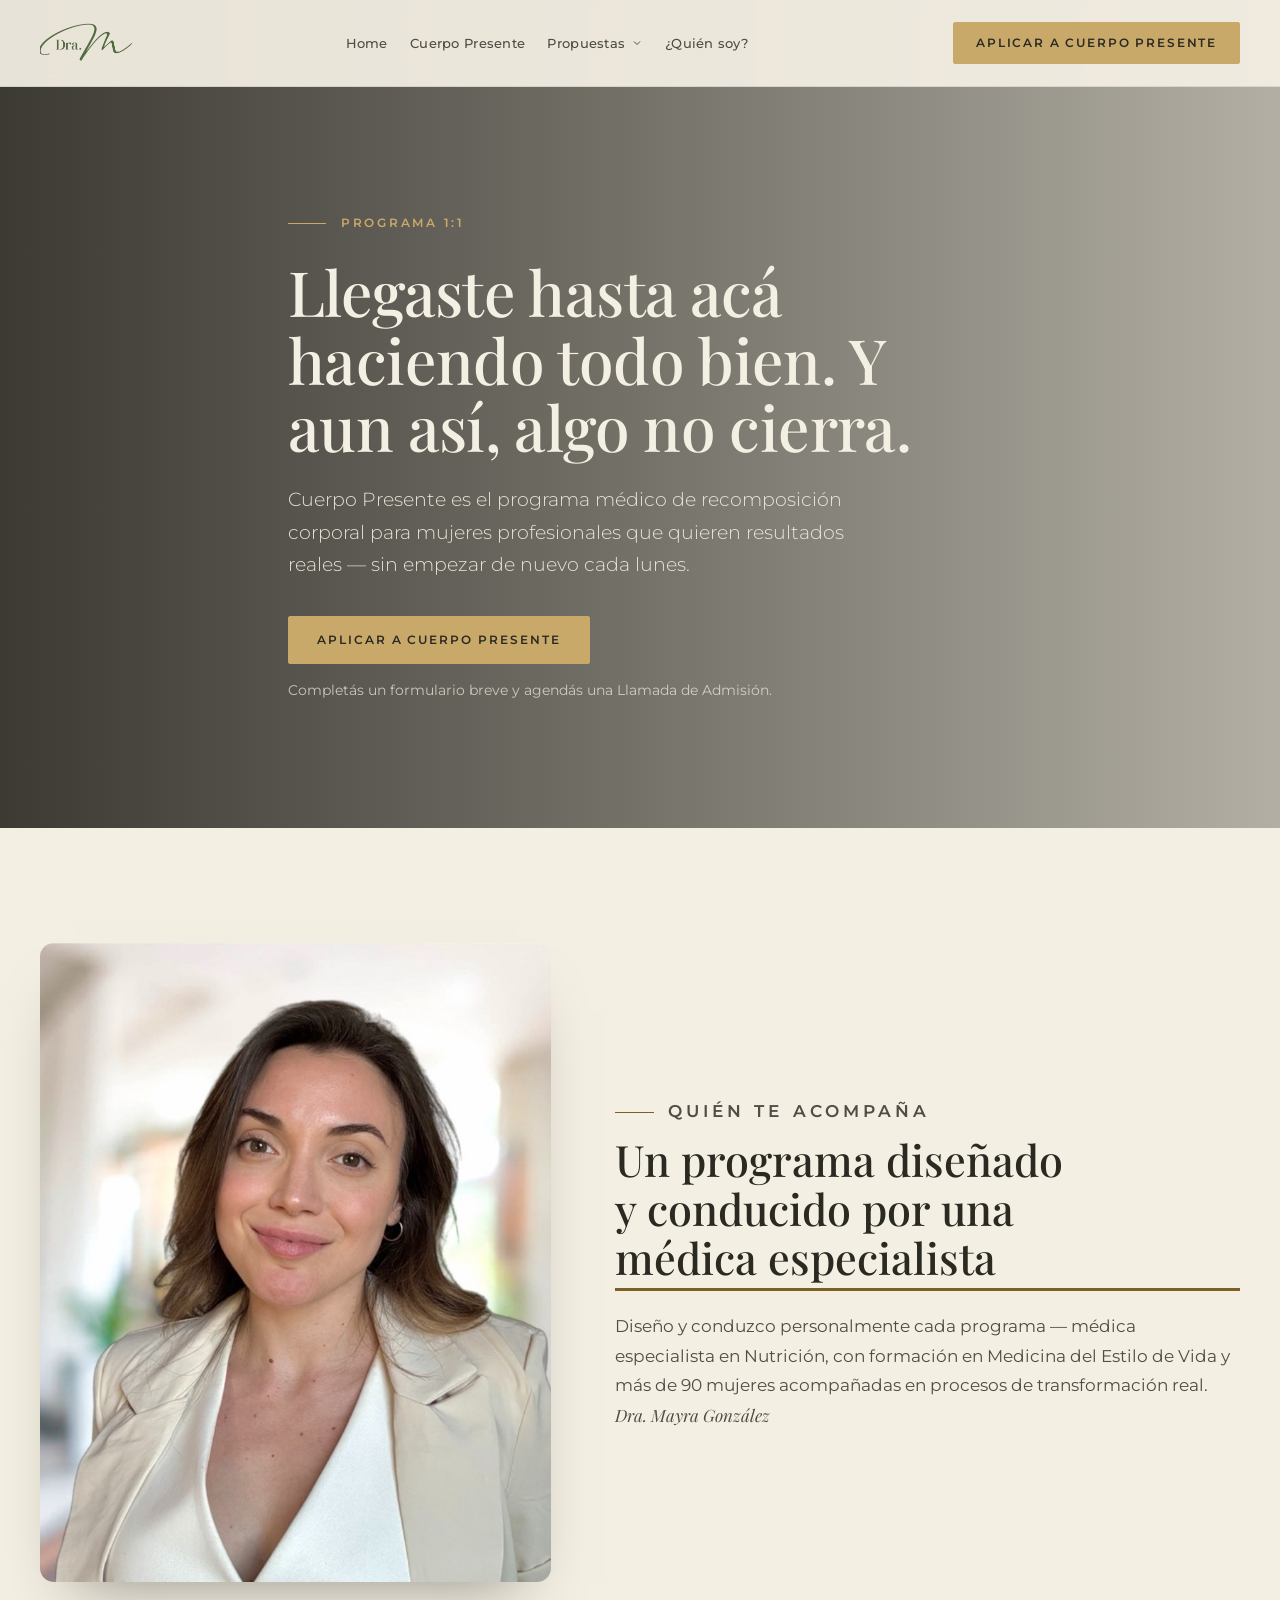
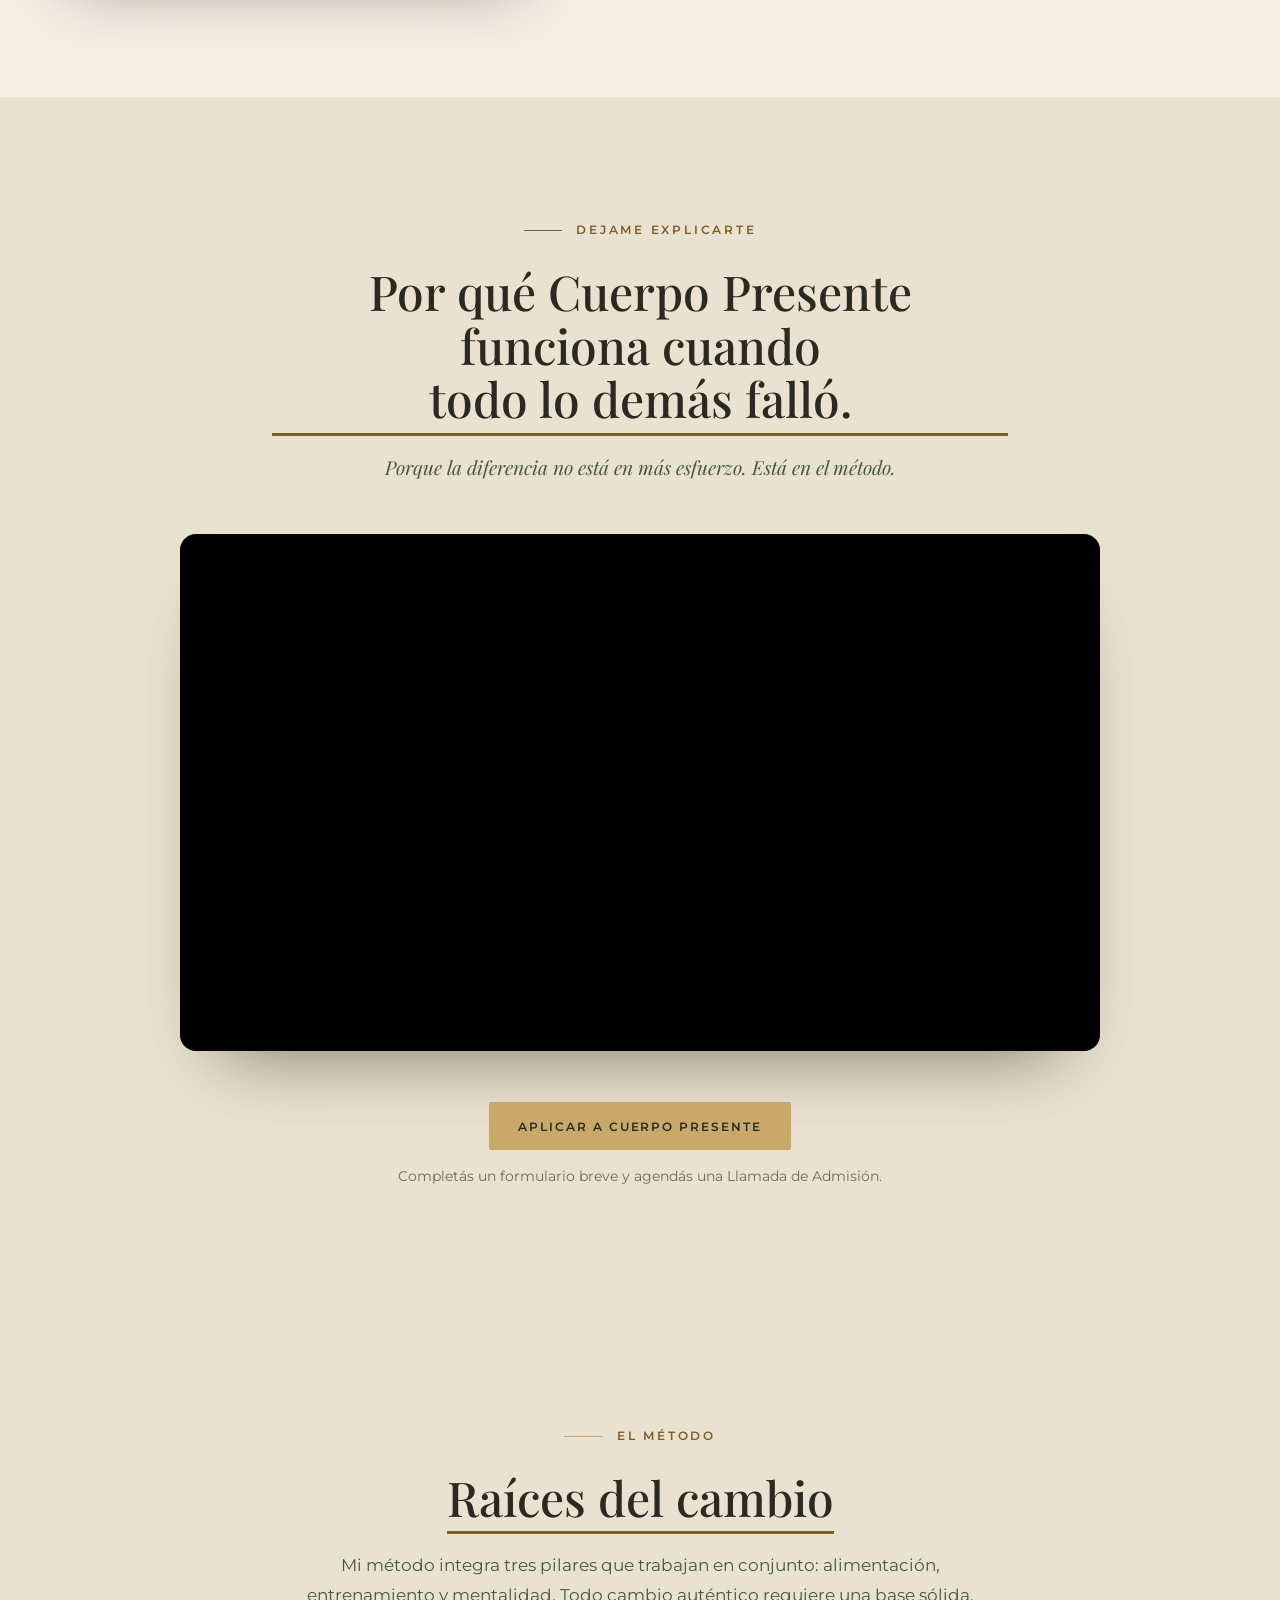
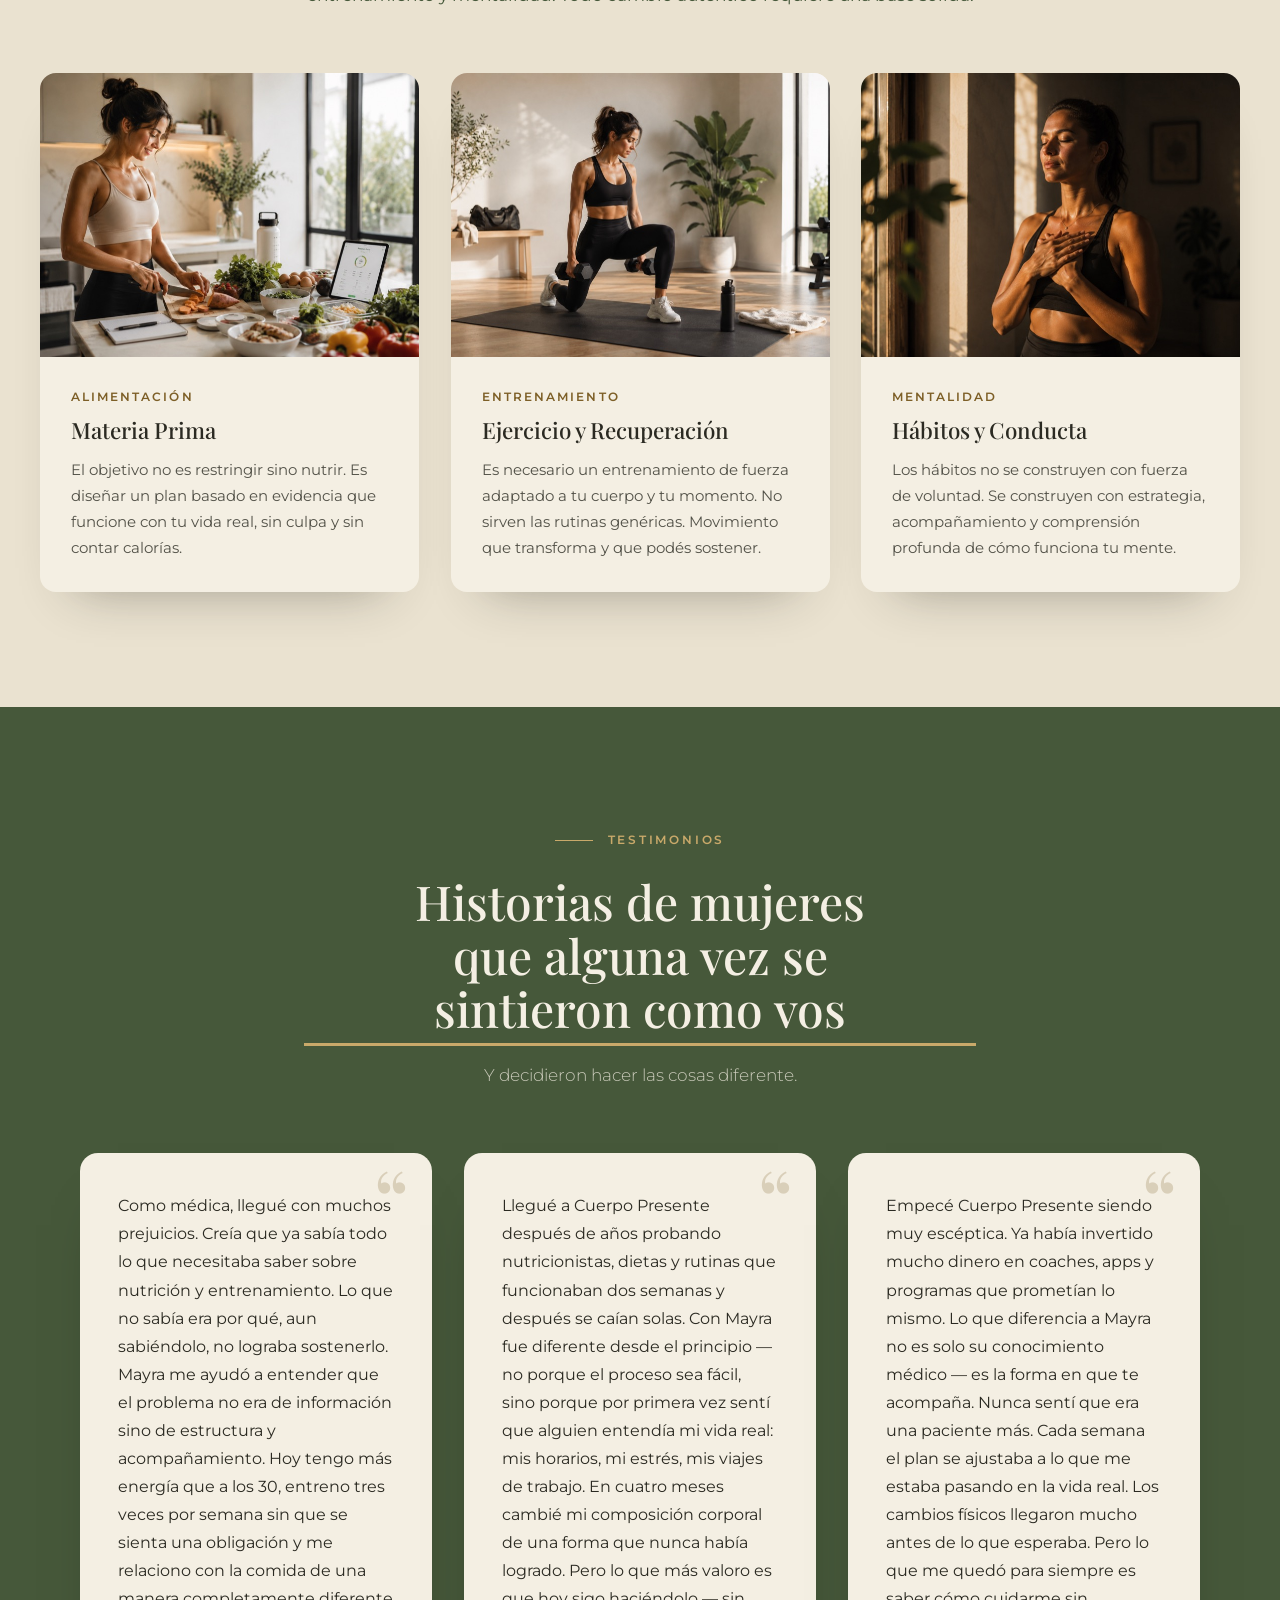
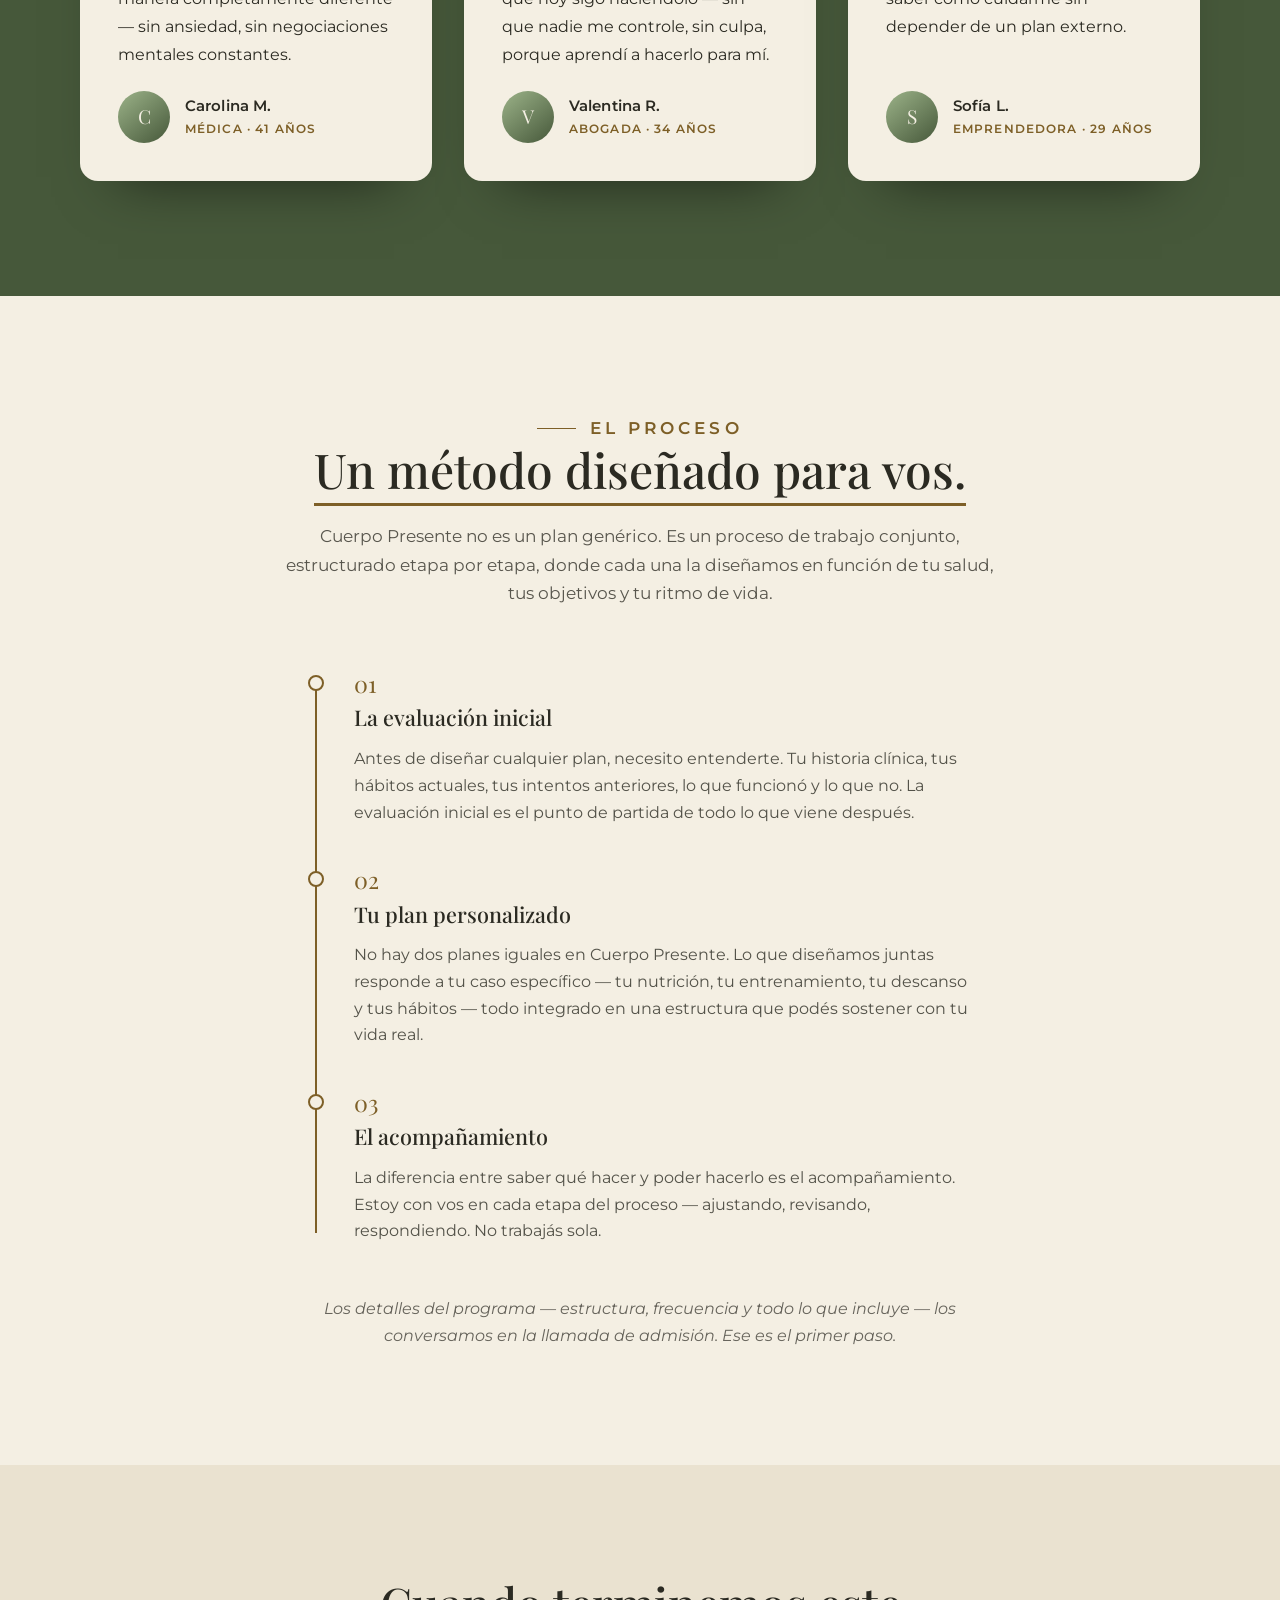
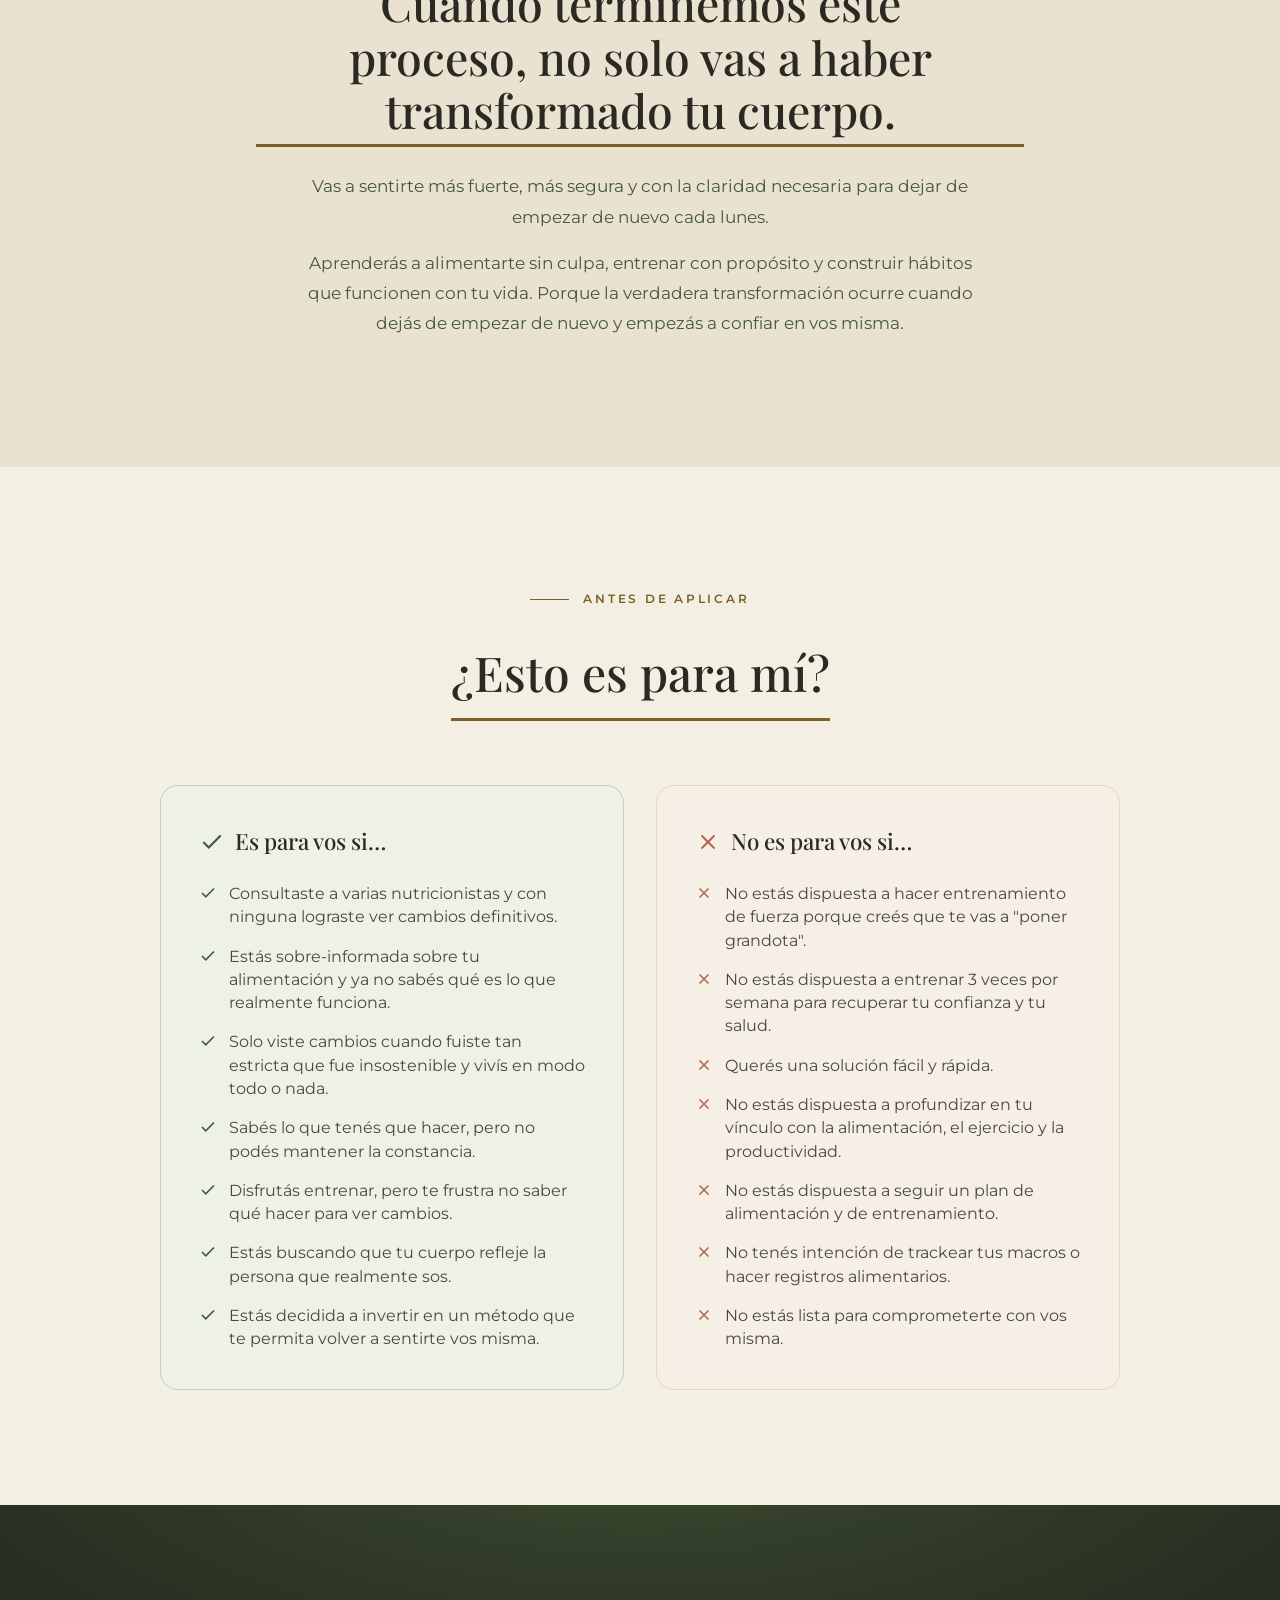
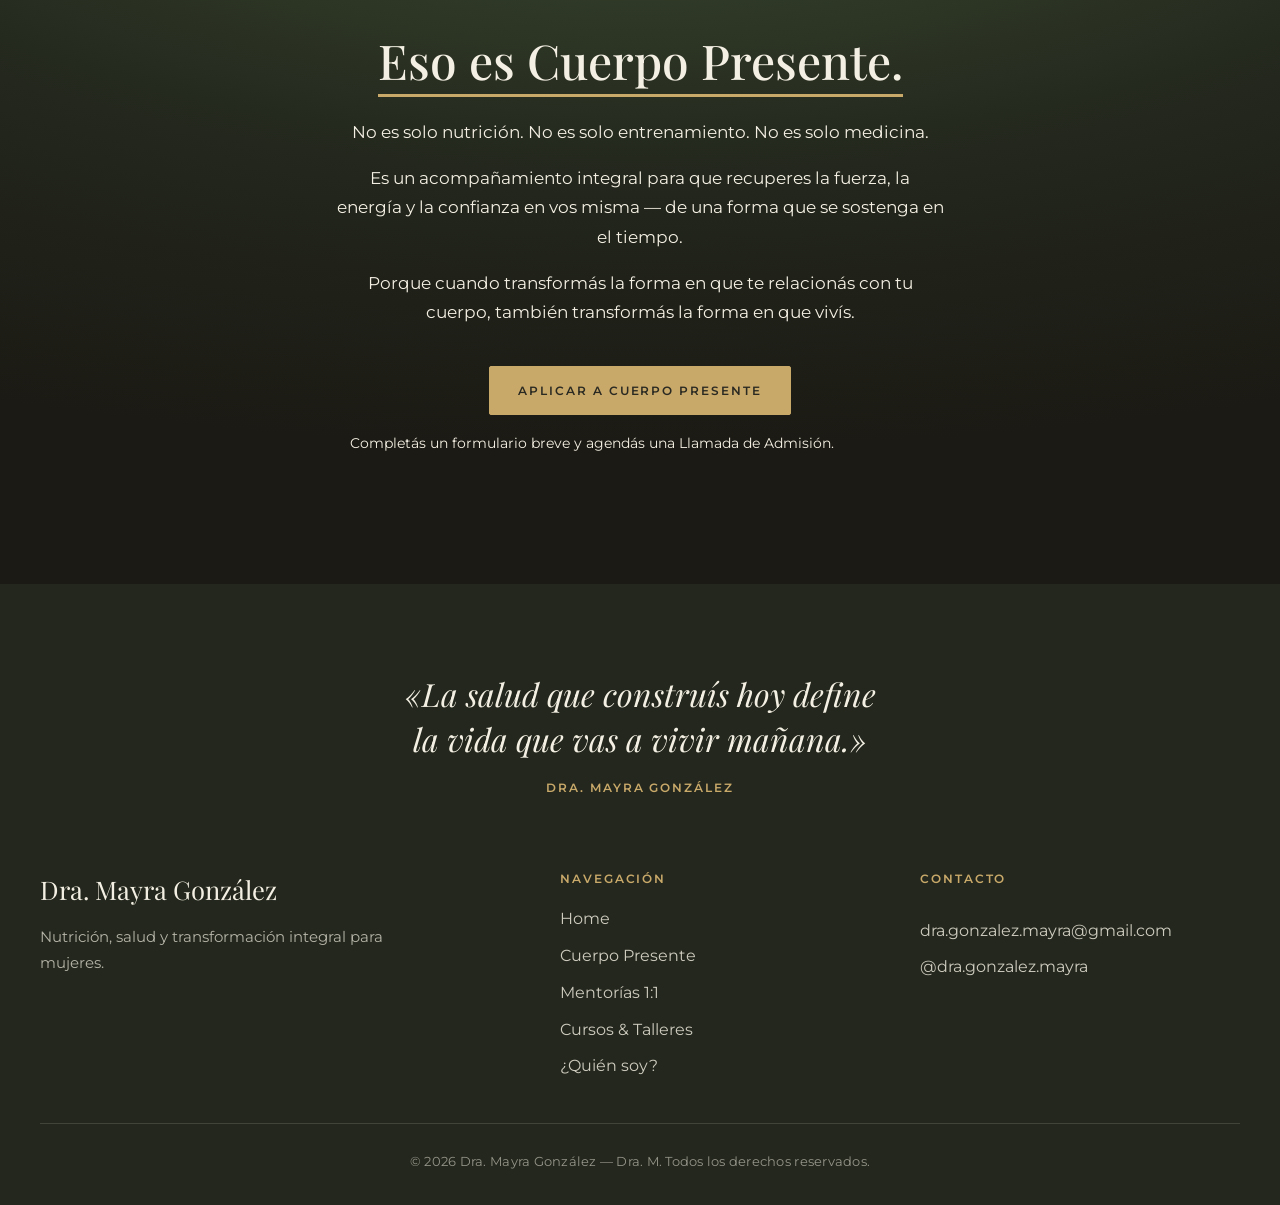
==== commit fb9f4ad9: "Quita el parpadeo ("apagón") entre páginas en mobile - Desactiva las View Transitions MPA (@view-tra" ====
--- a/cuerpo-presente.html
+++ b/cuerpo-presente.html
@@ -16,7 +16,7 @@
   <link rel="preconnect" href="https://fonts.gstatic.com" crossorigin />
   <link href="https://fonts.googleapis.com/css2?family=Playfair+Display:ital,wght@0,400;0,500;0,600;1,400&family=Montserrat:wght@300;400;500;600&display=swap" rel="stylesheet" />
 
-  <link rel="stylesheet" href="styles.css?v=4" />
+  <link rel="stylesheet" href="styles.css?v=7" />
 </head>
 <body>
   <a class="skip" href="#cp-main">Saltar al contenido</a>
@@ -47,7 +47,7 @@
         </ul>
       </nav>
 
-      <a class="btn btn-primary nav-cta" href="#aplicar">Aplicar a Cuerpo Presente</a>
+      <a class="btn btn-primary nav-cta" href="https://forms.gle/vBLLeGFvWDoutmJZ9" target="_blank" rel="noopener">Aplicar a Cuerpo Presente</a>
 
       <button class="nav-toggle" type="button" aria-label="Abrir menú" aria-expanded="false" aria-controls="menu">
         <svg viewBox="0 0 24 24" fill="none" stroke="currentColor" stroke-width="1.6" aria-hidden="true">
@@ -65,7 +65,7 @@
         <h1 id="cp-hero-title" class="reveal d1">Llegaste hasta acá haciendo todo bien. Y aun así, algo no cierra.</h1>
         <p class="lead reveal d2">Cuerpo Presente es el programa médico de recomposición corporal para mujeres profesionales que quieren resultados reales — sin empezar de nuevo cada lunes.</p>
         <div class="reveal d3">
-          <a class="btn btn-primary btn-lg" href="#aplicar">Aplicar a Cuerpo Presente</a>
+          <a class="btn btn-primary btn-lg" href="https://forms.gle/vBLLeGFvWDoutmJZ9" target="_blank" rel="noopener">Aplicar a Cuerpo Presente</a>
           <p class="cp-cta-note">Completás un formulario breve y agendás una Llamada de Admisión.</p>
         </div>
       </div>
@@ -104,7 +104,7 @@
         </div>
 
         <div class="video-cta reveal d2">
-          <a class="btn btn-primary btn-lg" href="#aplicar">Aplicar a Cuerpo Presente</a>
+          <a class="btn btn-primary btn-lg" href="https://forms.gle/vBLLeGFvWDoutmJZ9" target="_blank" rel="noopener">Aplicar a Cuerpo Presente</a>
           <p class="note">Completás un formulario breve y agendás una Llamada de Admisión.</p>
         </div>
       </div>
@@ -291,7 +291,7 @@
         <p>Es un acompañamiento integral para que recuperes la fuerza, la energía y la confianza en vos misma — de una forma que se sostenga en el tiempo.</p>
         <p>Porque cuando transformás la forma en que te relacionás con tu cuerpo, también transformás la forma en que vivís.</p>
         <div class="cta-wrap">
-          <a class="btn btn-primary btn-lg" href="mailto:dra.gonzalez.mayra@gmail.com?subject=Aplicaci%C3%B3n%20a%20Cuerpo%20Presente">Aplicar a Cuerpo Presente</a>
+          <a class="btn btn-primary btn-lg" href="https://forms.gle/vBLLeGFvWDoutmJZ9" target="_blank" rel="noopener">Aplicar a Cuerpo Presente</a>
           <p class="note">Completás un formulario breve y agendás una Llamada de Admisión.</p>
         </div>
       </div>
@@ -335,6 +335,6 @@
     </div>
   </footer>
 
-  <script src="app.js?v=4" defer></script>
+  <script src="app.js?v=7" defer></script>
 </body>
 </html>
--- a/styles.css
+++ b/styles.css
@@ -853,15 +853,8 @@
 html{scroll-behavior:smooth;}
 :where(section,main){scroll-margin-top:2rem;}
 
-/* --- Transiciones entre páginas (View Transitions API, MPA) --- */
-@view-transition{ navigation:auto; }
-::view-transition-old(root){animation:vtFadeOut .32s ease both;}
-::view-transition-new(root){animation:vtFadeIn .42s ease both;}
-@keyframes vtFadeOut{to{opacity:0;}}
-@keyframes vtFadeIn{from{opacity:0;transform:translateY(8px);}to{opacity:1;transform:none;}}
-/* Header y footer persisten (no cross-fade) entre páginas */
-.site-header{view-transition-name:site-header;}
-.site-footer{view-transition-name:site-footer;}
+/* Transiciones entre páginas desactivadas: el cross-fade MPA producía un
+   parpadeo ("apagón") en mobile al ir de una página clara a una oscura. */
 
 /* --- Hover lift consistente en cards --- */
 .pillar,.recurso-card,.prop-card,.testi-card{
@@ -1007,3 +1000,25 @@
   .js .paint,.js .paint-olive,.js .paint-l{background-position:0 0;transition:none;}
   .js .proceso-steps::after{transform:scaleY(1);transition:none;}
 }
+
+
+/* --- Sin "salto" al cargar: el hero aparece con fundido, sin desplazamiento --- */
+.hero .reveal, .cp-hero .reveal, .cursos-hero .reveal,
+.md-hero .reveal, .qs-hero .reveal{ transform:none !important; }
+
+
+/* --- Anti-flash ("apagón"): el hero aparece con fundido por CSS desde el 1er frame --- */
+.hero .reveal, .cp-hero .reveal, .cursos-hero .reveal,
+.md-hero .reveal, .qs-hero .reveal{
+  transform:none !important;
+  animation:fadeInSoft .8s ease both;
+}
+.hero .reveal.d1,.cp-hero .reveal.d1,.cursos-hero .reveal.d1,.md-hero .reveal.d1,.qs-hero .reveal.d1{animation-delay:.06s;}
+.hero .reveal.d2,.cp-hero .reveal.d2,.cursos-hero .reveal.d2,.md-hero .reveal.d2,.qs-hero .reveal.d2{animation-delay:.12s;}
+.hero .reveal.d3,.cp-hero .reveal.d3,.cursos-hero .reveal.d3,.md-hero .reveal.d3,.qs-hero .reveal.d3{animation-delay:.18s;}
+.hero .reveal.d4,.cp-hero .reveal.d4,.cursos-hero .reveal.d4,.md-hero .reveal.d4,.qs-hero .reveal.d4{animation-delay:.24s;}
+@keyframes fadeInSoft{from{opacity:0;}to{opacity:1;}}
+@media (prefers-reduced-motion: reduce){
+  .hero .reveal, .cp-hero .reveal, .cursos-hero .reveal,
+  .md-hero .reveal, .qs-hero .reveal{animation:none;opacity:1;}
+}
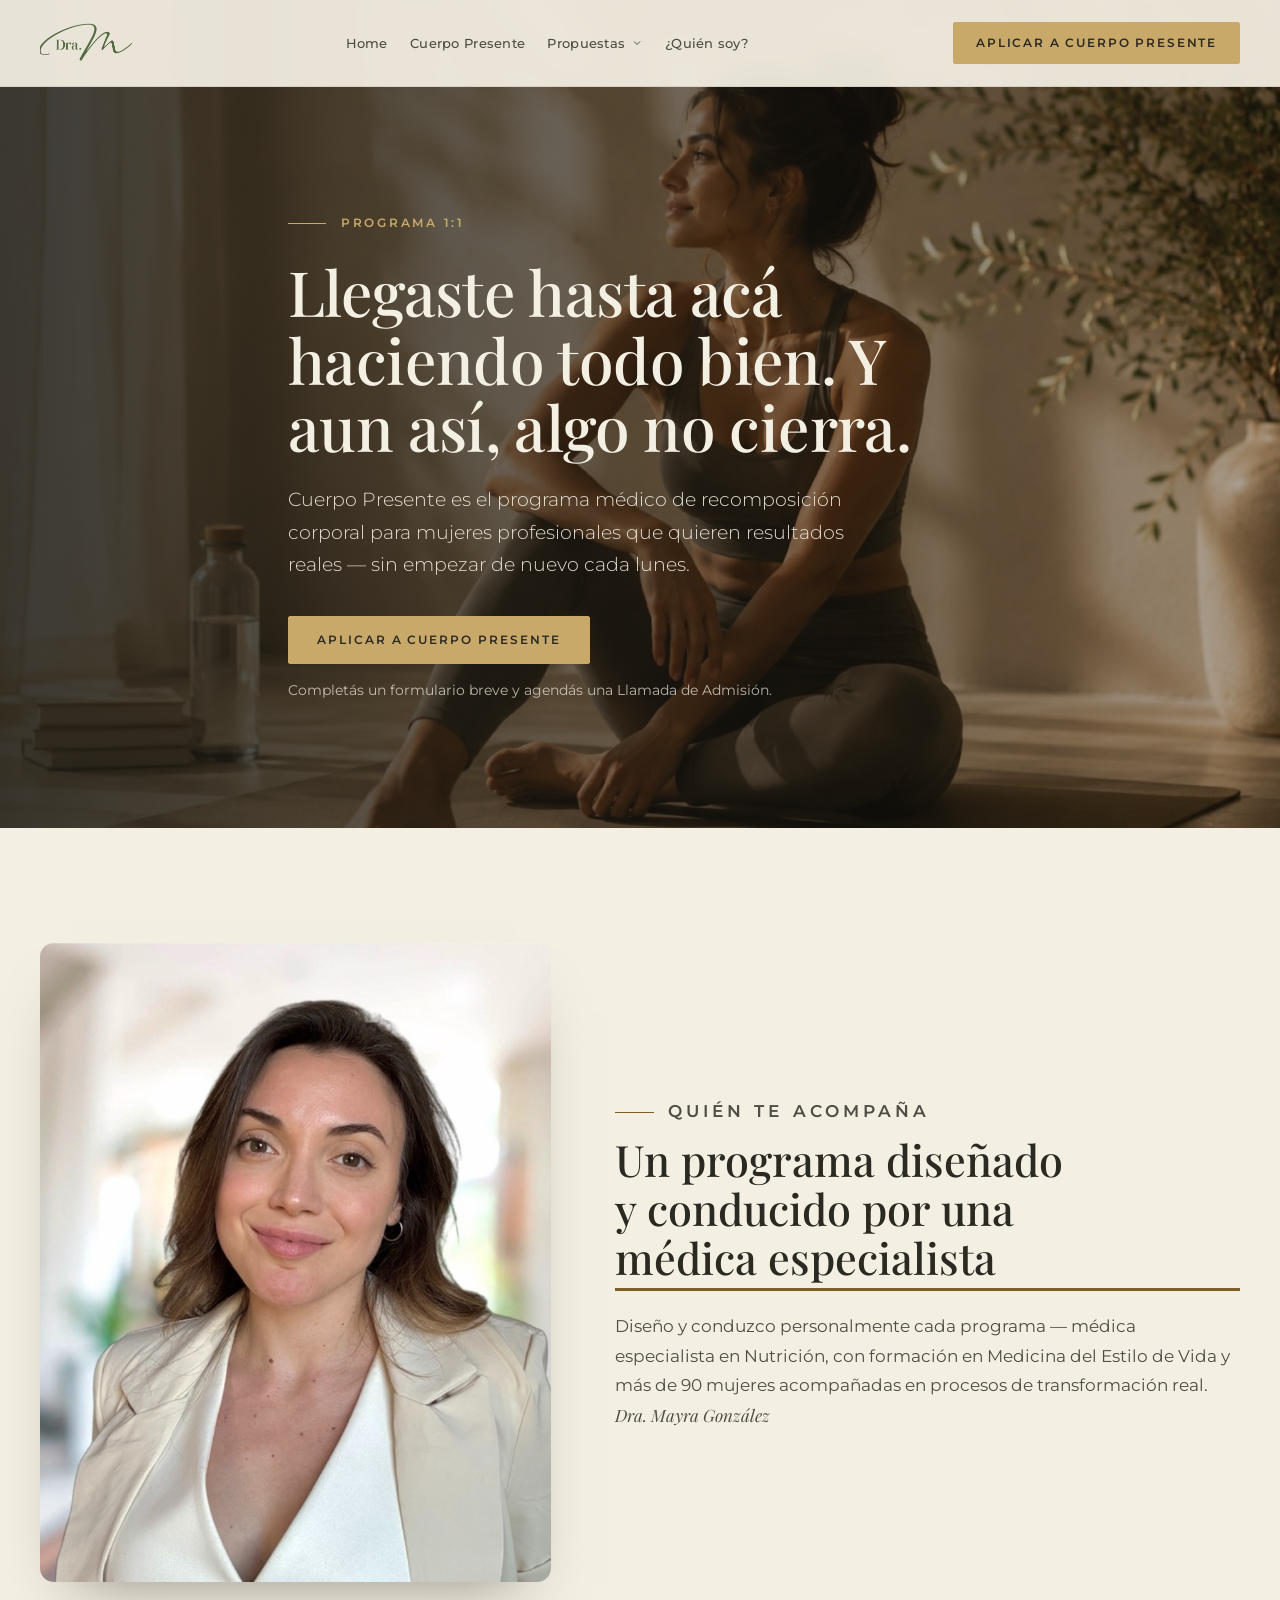
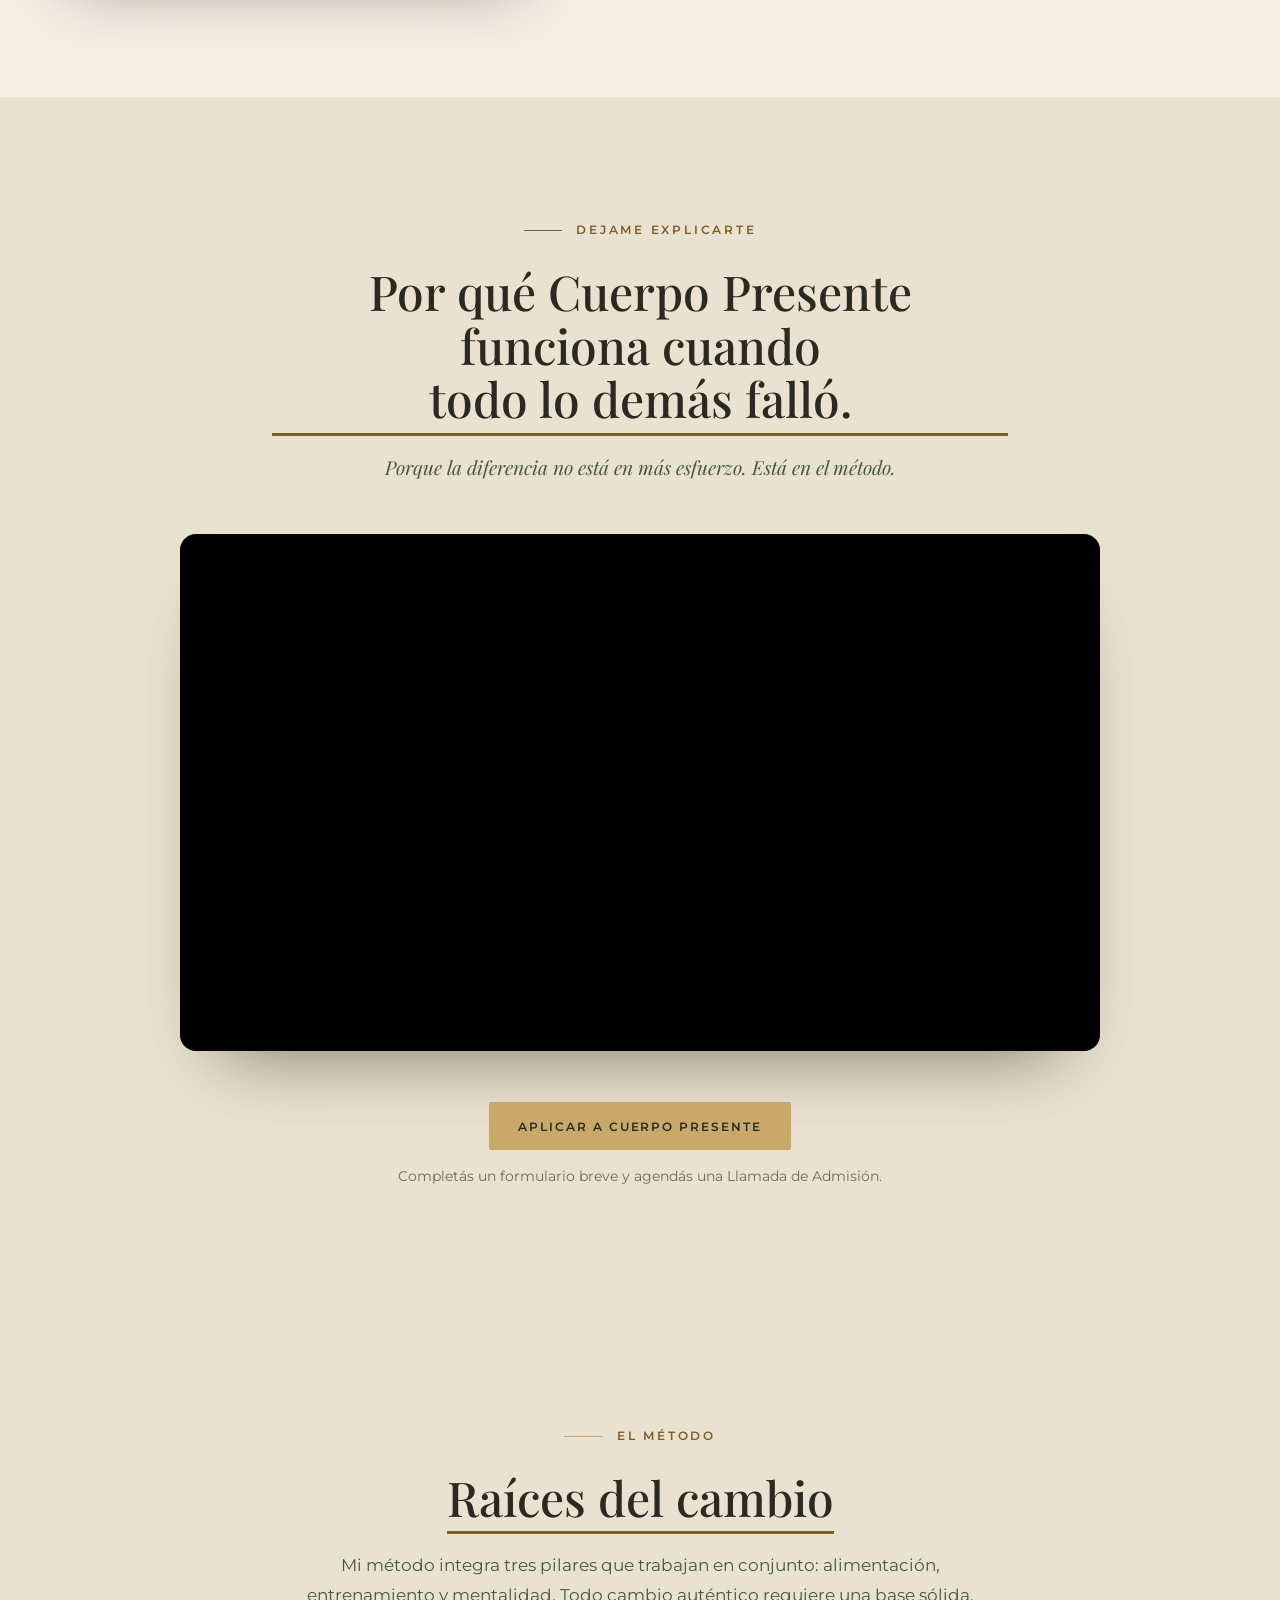
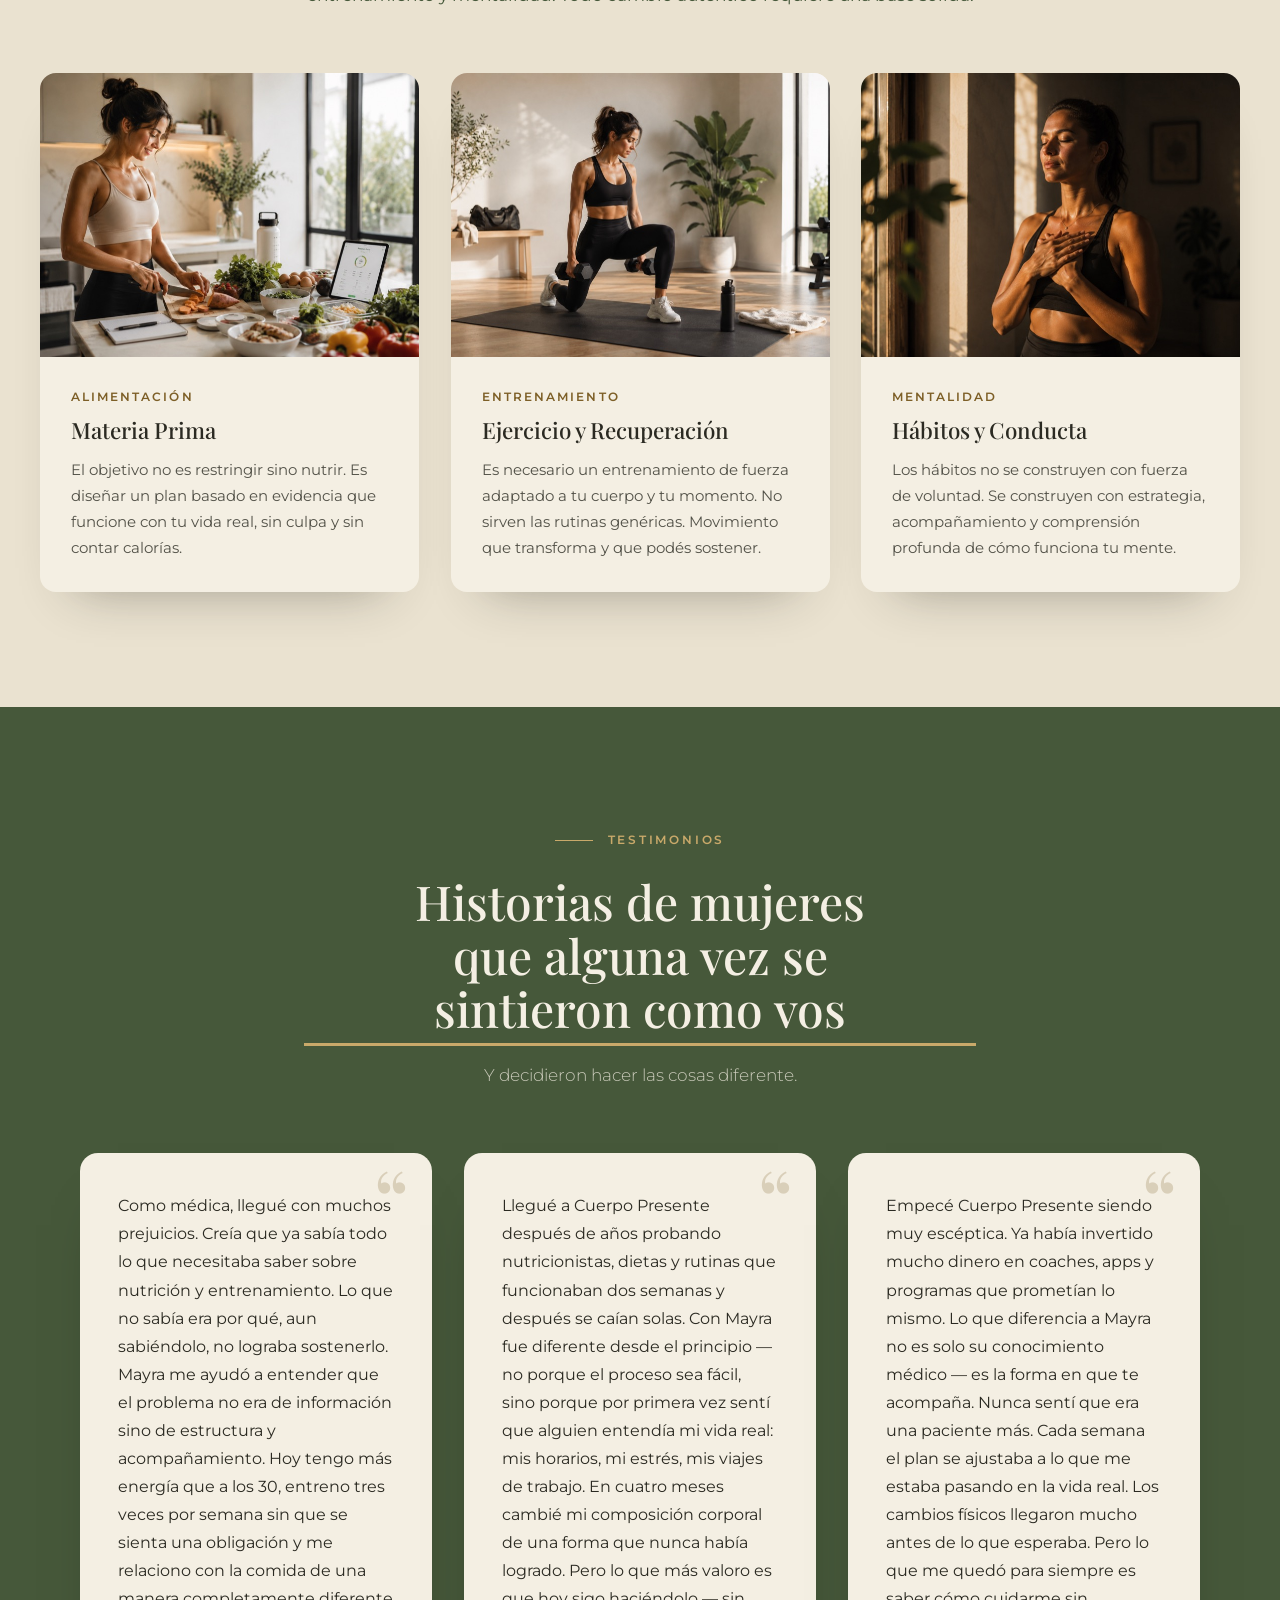
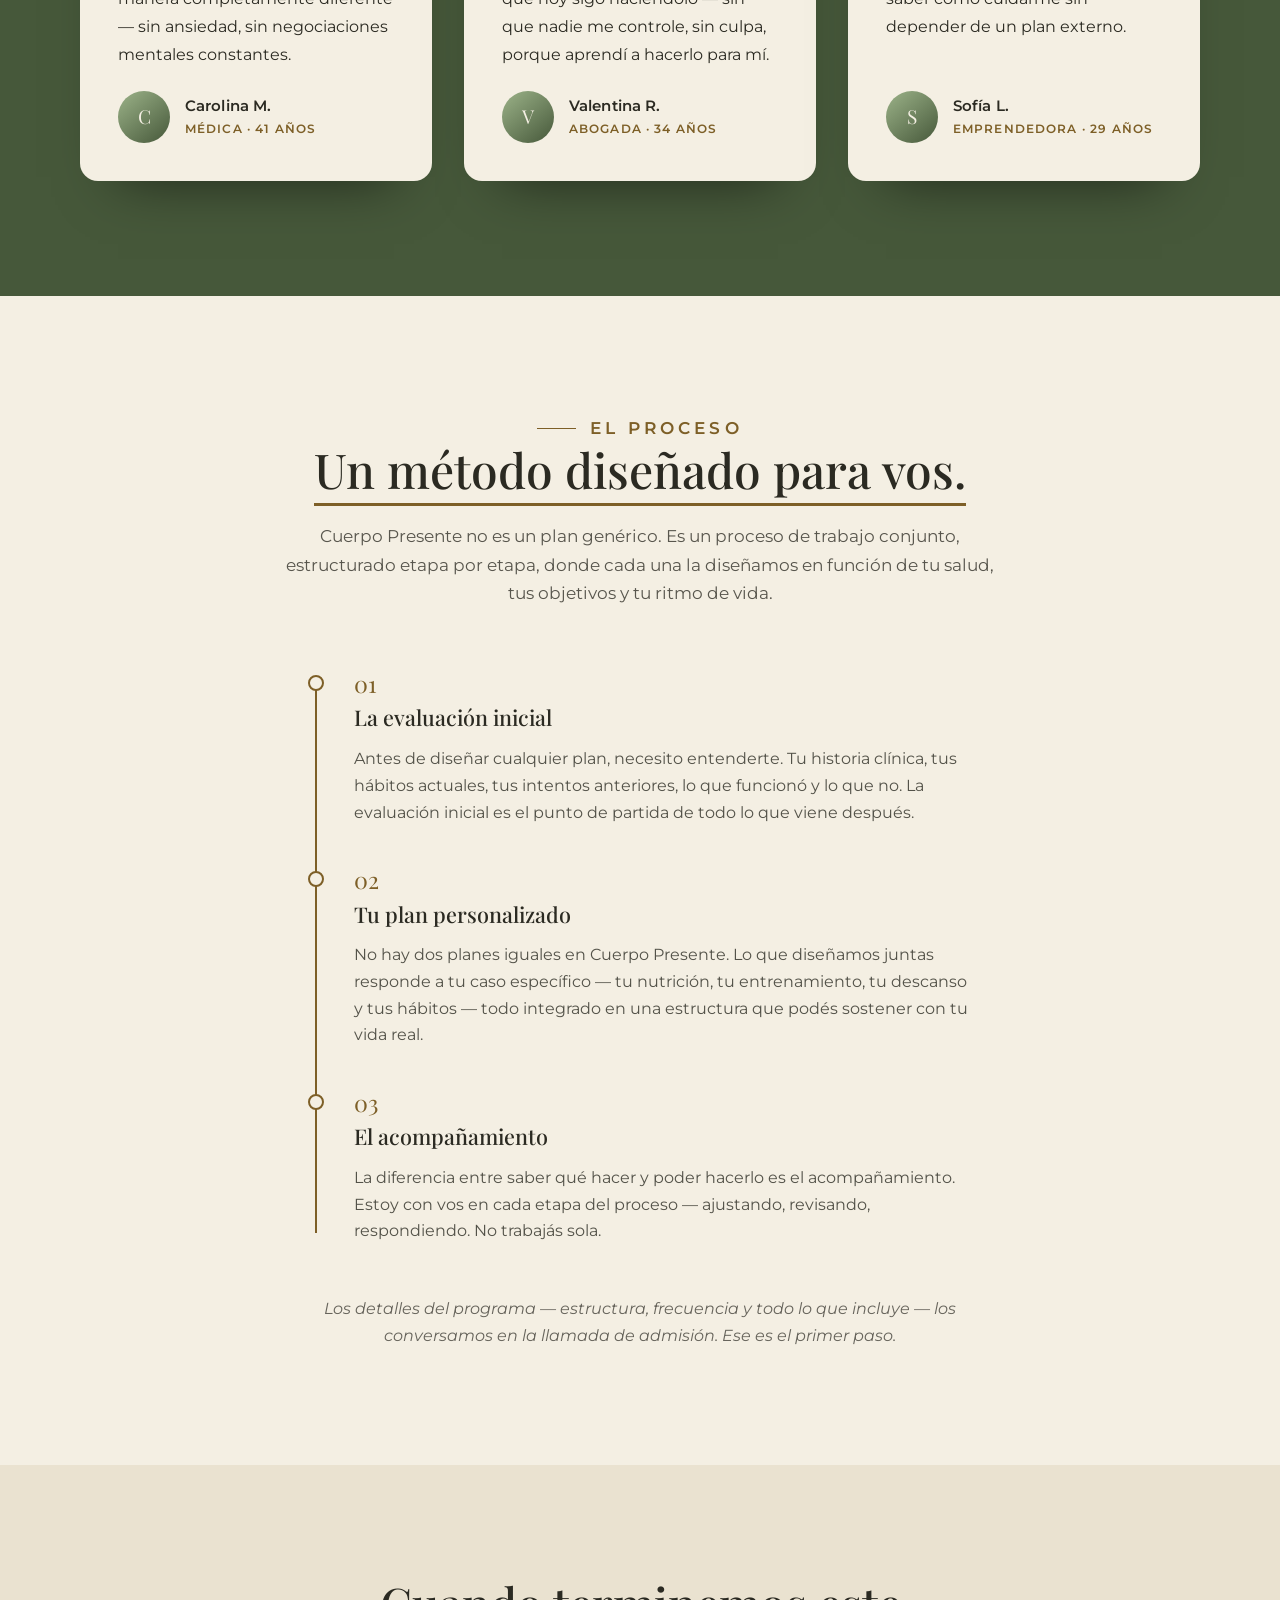
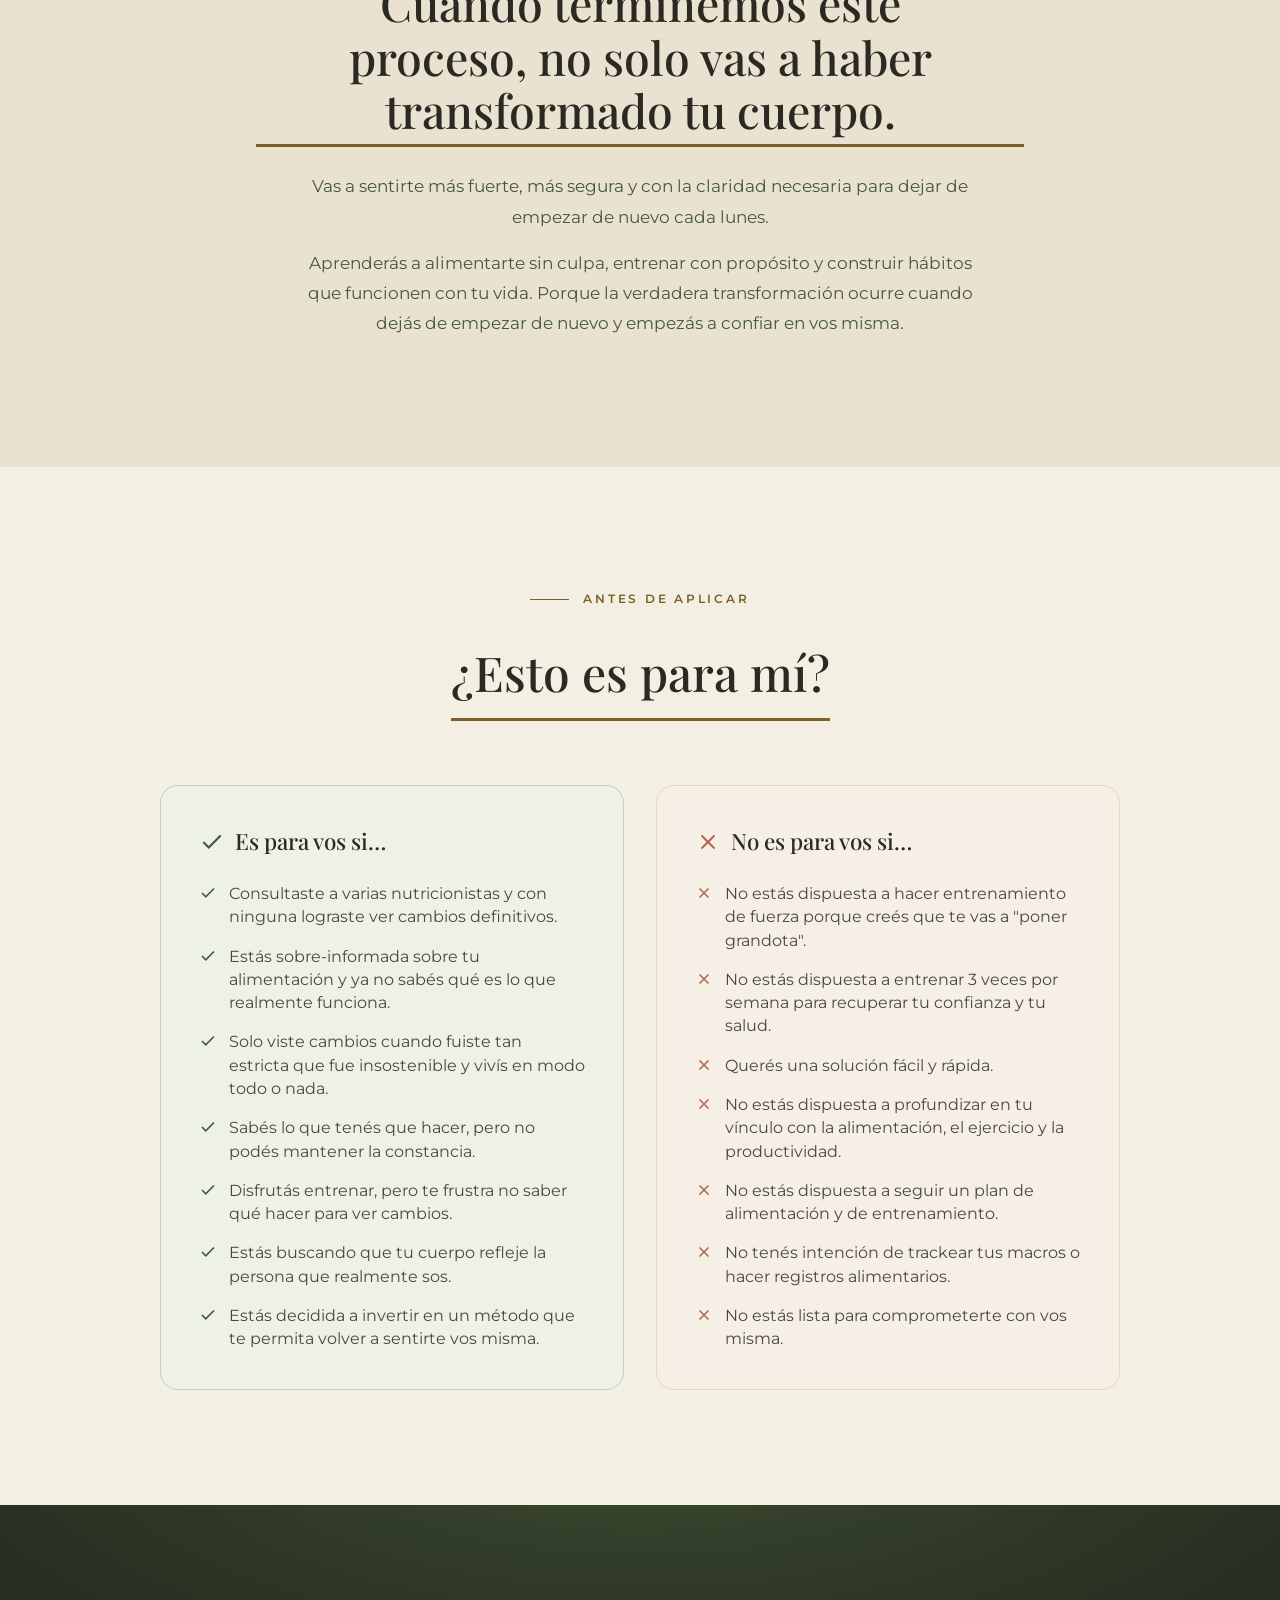
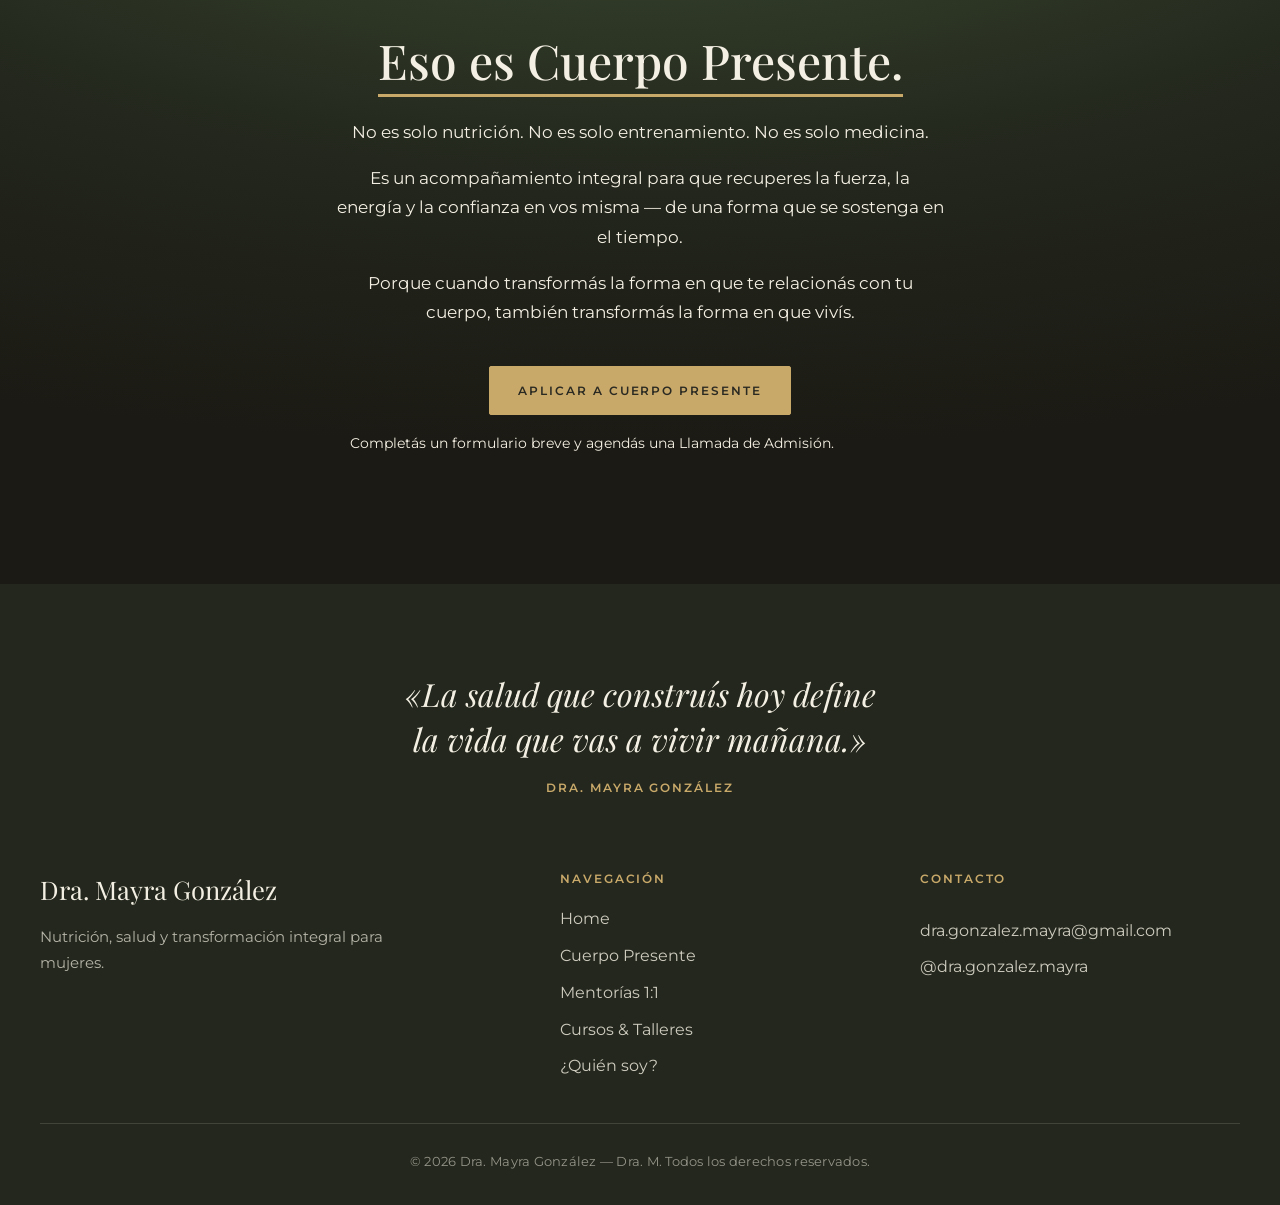
==== commit e8cab350: "Efecto de pintado en acentos + imagen del hero de Cuerpo Presente - Incluye img/fondocp1.jpg (faltab" ====
--- a/cuerpo-presente.html
+++ b/cuerpo-presente.html
@@ -16,7 +16,7 @@
   <link rel="preconnect" href="https://fonts.gstatic.com" crossorigin />
   <link href="https://fonts.googleapis.com/css2?family=Playfair+Display:ital,wght@0,400;0,500;0,600;1,400&family=Montserrat:wght@300;400;500;600&display=swap" rel="stylesheet" />
 
-  <link rel="stylesheet" href="styles.css?v=7" />
+  <link rel="stylesheet" href="styles.css?v=9" />
 </head>
 <body>
   <a class="skip" href="#cp-main">Saltar al contenido</a>
@@ -335,6 +335,6 @@
     </div>
   </footer>
 
-  <script src="app.js?v=7" defer></script>
+  <script src="app.js?v=9" defer></script>
 </body>
 </html>
--- a/styles.css
+++ b/styles.css
@@ -775,8 +775,9 @@
 .quotes-head .eyebrow::before{background:var(--gold-deep);}
 .quotes-head h2{font-family:var(--serif);font-weight:500;font-size:clamp(1.8rem,3.6vw,2.7rem);line-height:1.14;margin:0 0 .6rem;color:var(--ink);text-wrap:balance;}
 .quotes-head p{margin:0;font-size:1.02rem;color:rgba(43,42,34,.75);}
-.quotes-grid{display:grid;grid-template-columns:repeat(auto-fit,minmax(260px,1fr));gap:1.25rem;max-width:900px;margin-inline:auto;}
-.quote-card{position:relative;background:var(--cream);border-radius:16px;padding:2rem 2rem 1.75rem;box-shadow:0 26px 50px -40px rgba(43,42,34,.5);}
+.quotes-grid{display:flex;flex-wrap:wrap;justify-content:center;gap:1.25rem;max-width:820px;margin-inline:auto;}
+.quote-card{flex:1 1 320px;max-width:380px;position:relative;background:var(--cream);border-radius:16px;padding:2rem 2rem 1.75rem;box-shadow:0 26px 50px -40px rgba(43,42,34,.5);}
+@media (max-width:640px){.quote-card{flex-basis:100%;max-width:34rem;}}
 .quote-card::before{content:"\201C";position:absolute;top:.2rem;left:1.2rem;font-family:var(--serif);font-size:3.5rem;line-height:1;color:var(--gold-deep);opacity:.25;}
 .quote-card p{font-family:var(--serif);font-style:italic;font-size:1.05rem;line-height:1.5;color:var(--ink);margin:0;position:relative;z-index:1;}
 
@@ -1022,3 +1023,19 @@
   .hero .reveal, .cp-hero .reveal, .cursos-hero .reveal,
   .md-hero .reveal, .qs-hero .reveal{animation:none;opacity:1;}
 }
+
+
+/* --- Acento dorado que se pinta (sobre fondo oscuro) --- */
+.paint-gold-l{--paint-on:var(--gold);--paint-off:rgba(201,169,106,.30);}
+.js .paint-gold-l{
+  animation:none !important;
+  background-image:linear-gradient(90deg,var(--paint-on) 50%,var(--paint-off) 50%);
+  background-size:220% 100%;background-position:100% 0;background-repeat:no-repeat;
+  -webkit-background-clip:text;background-clip:text;color:transparent;-webkit-text-fill-color:transparent;
+  transition:background-position 1.3s cubic-bezier(.33,.1,.2,1);
+}
+.js .paint-gold-l.painted{background-position:0 0;}
+@media (prefers-reduced-motion: reduce){ .js .paint-gold-l{background-position:0 0;transition:none;} }
+
+/* Acento en el título de Quién Soy */
+.qs-hero h1 em{font-style:italic;color:var(--olive);}
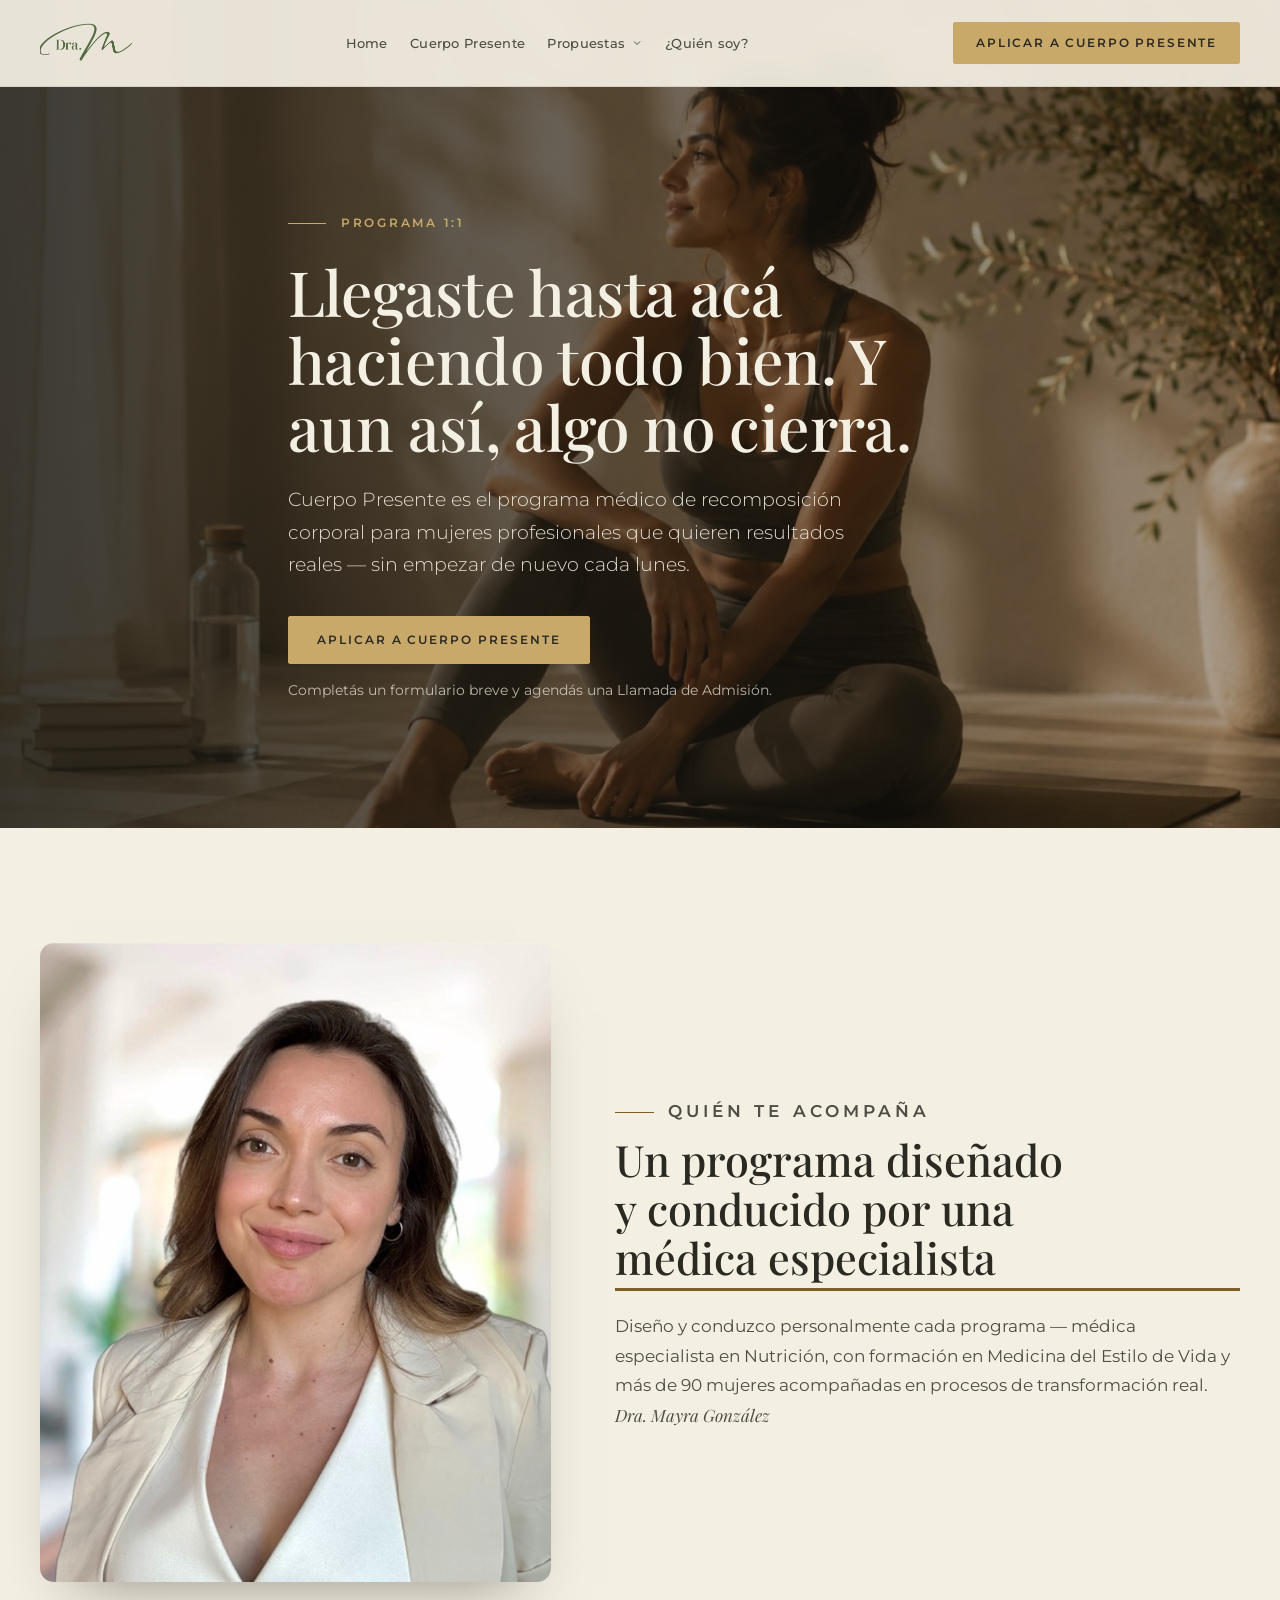
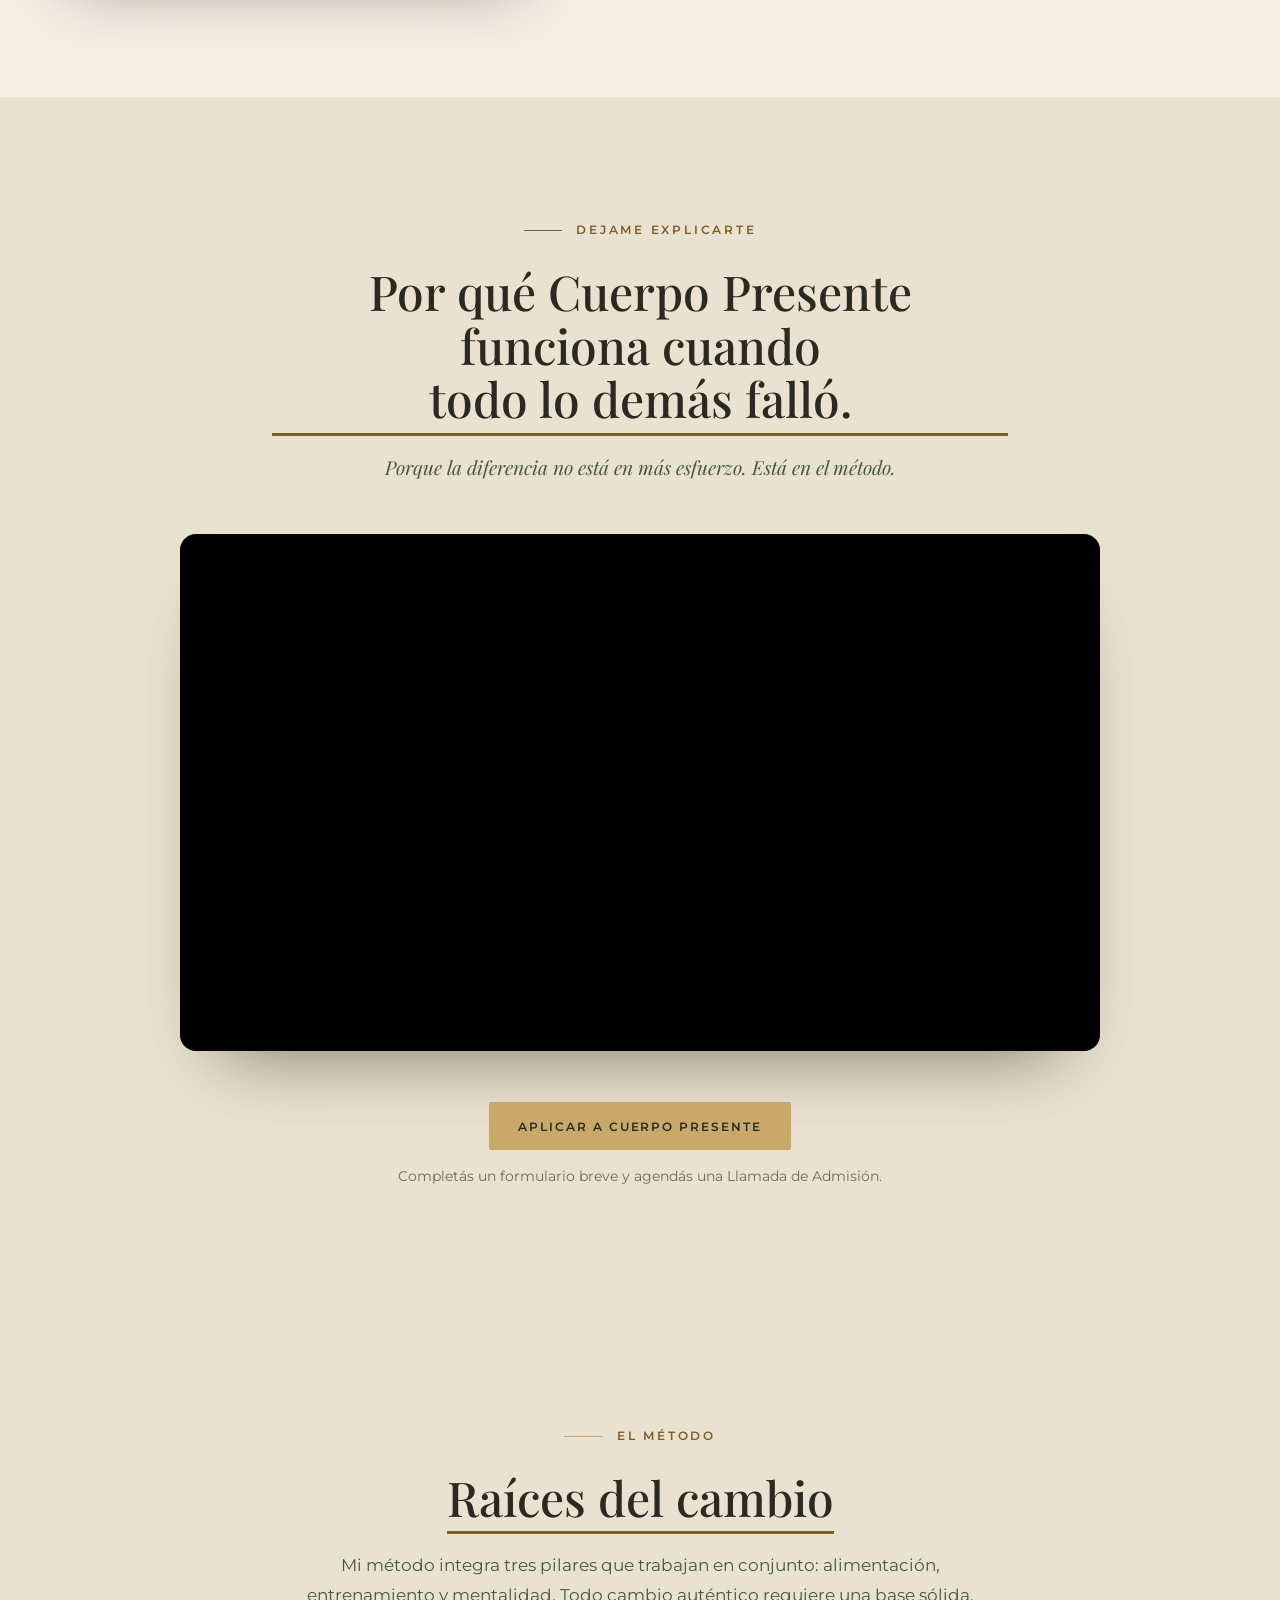
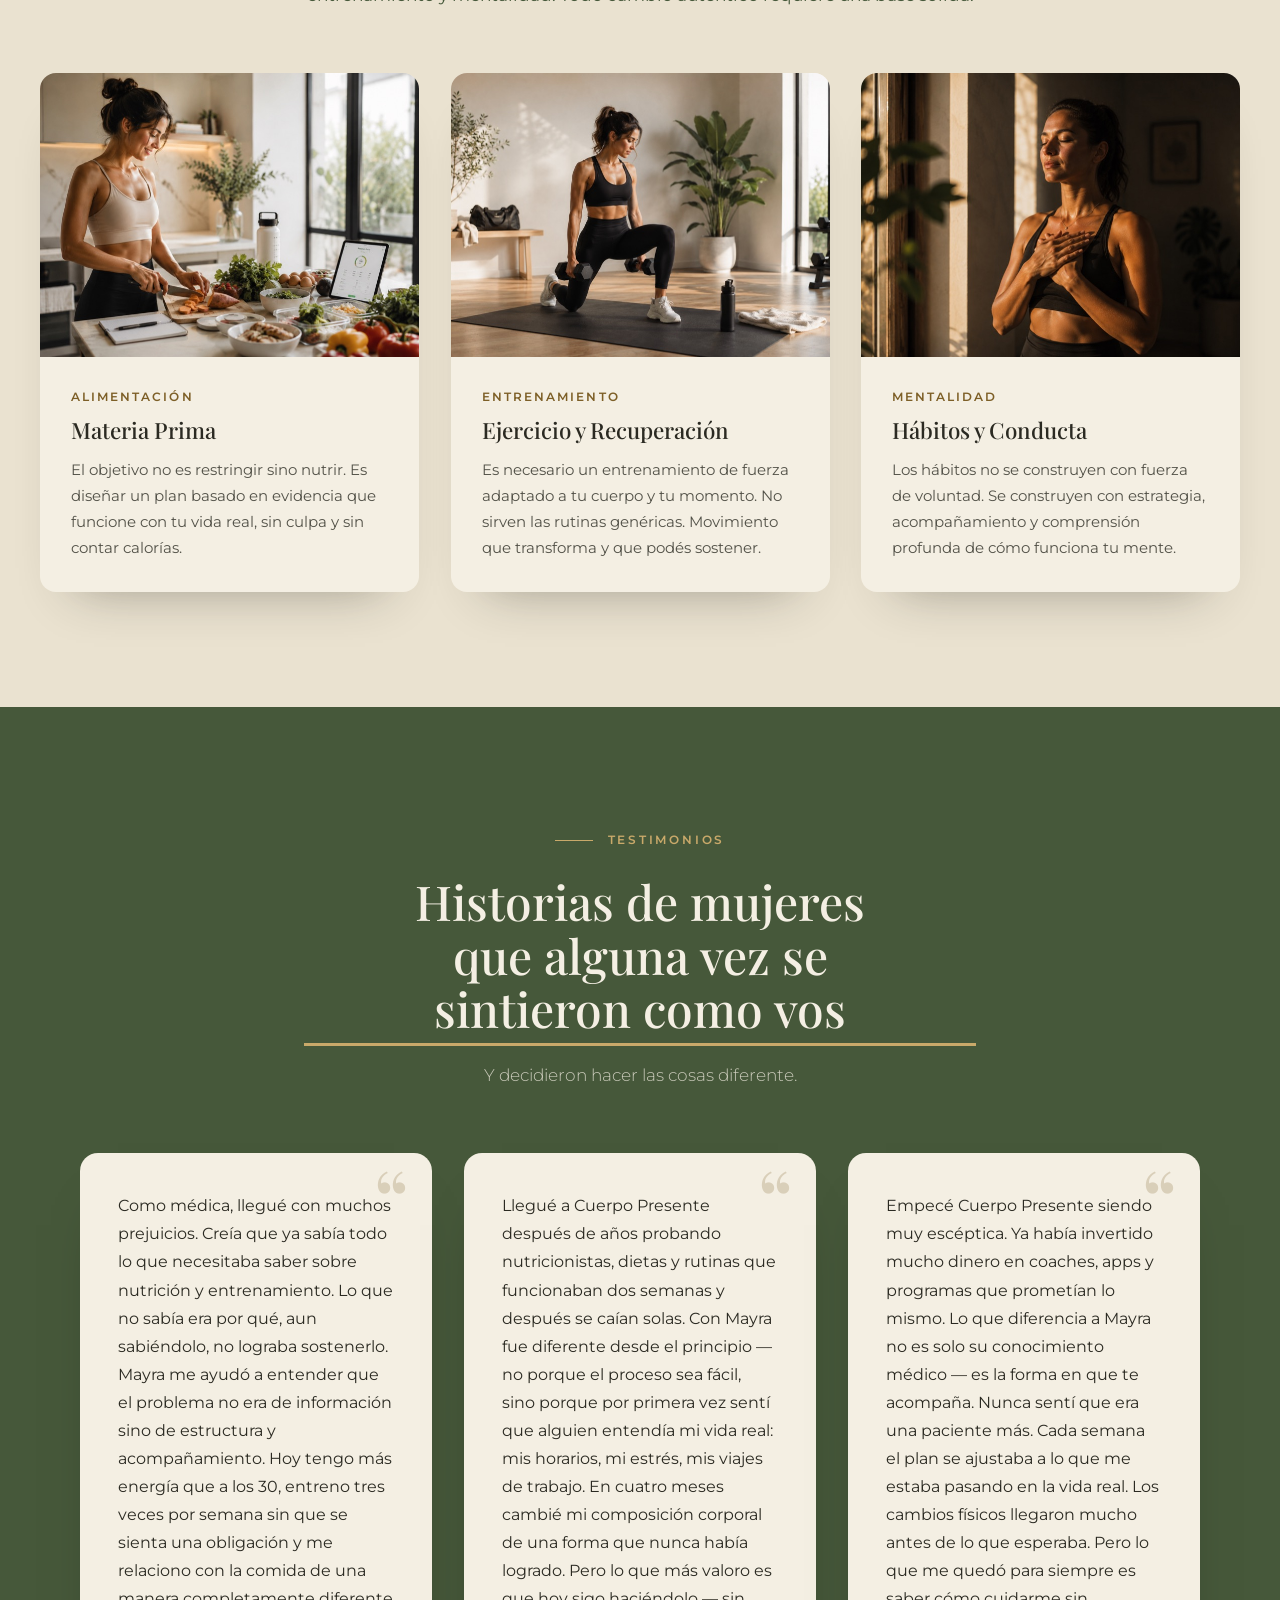
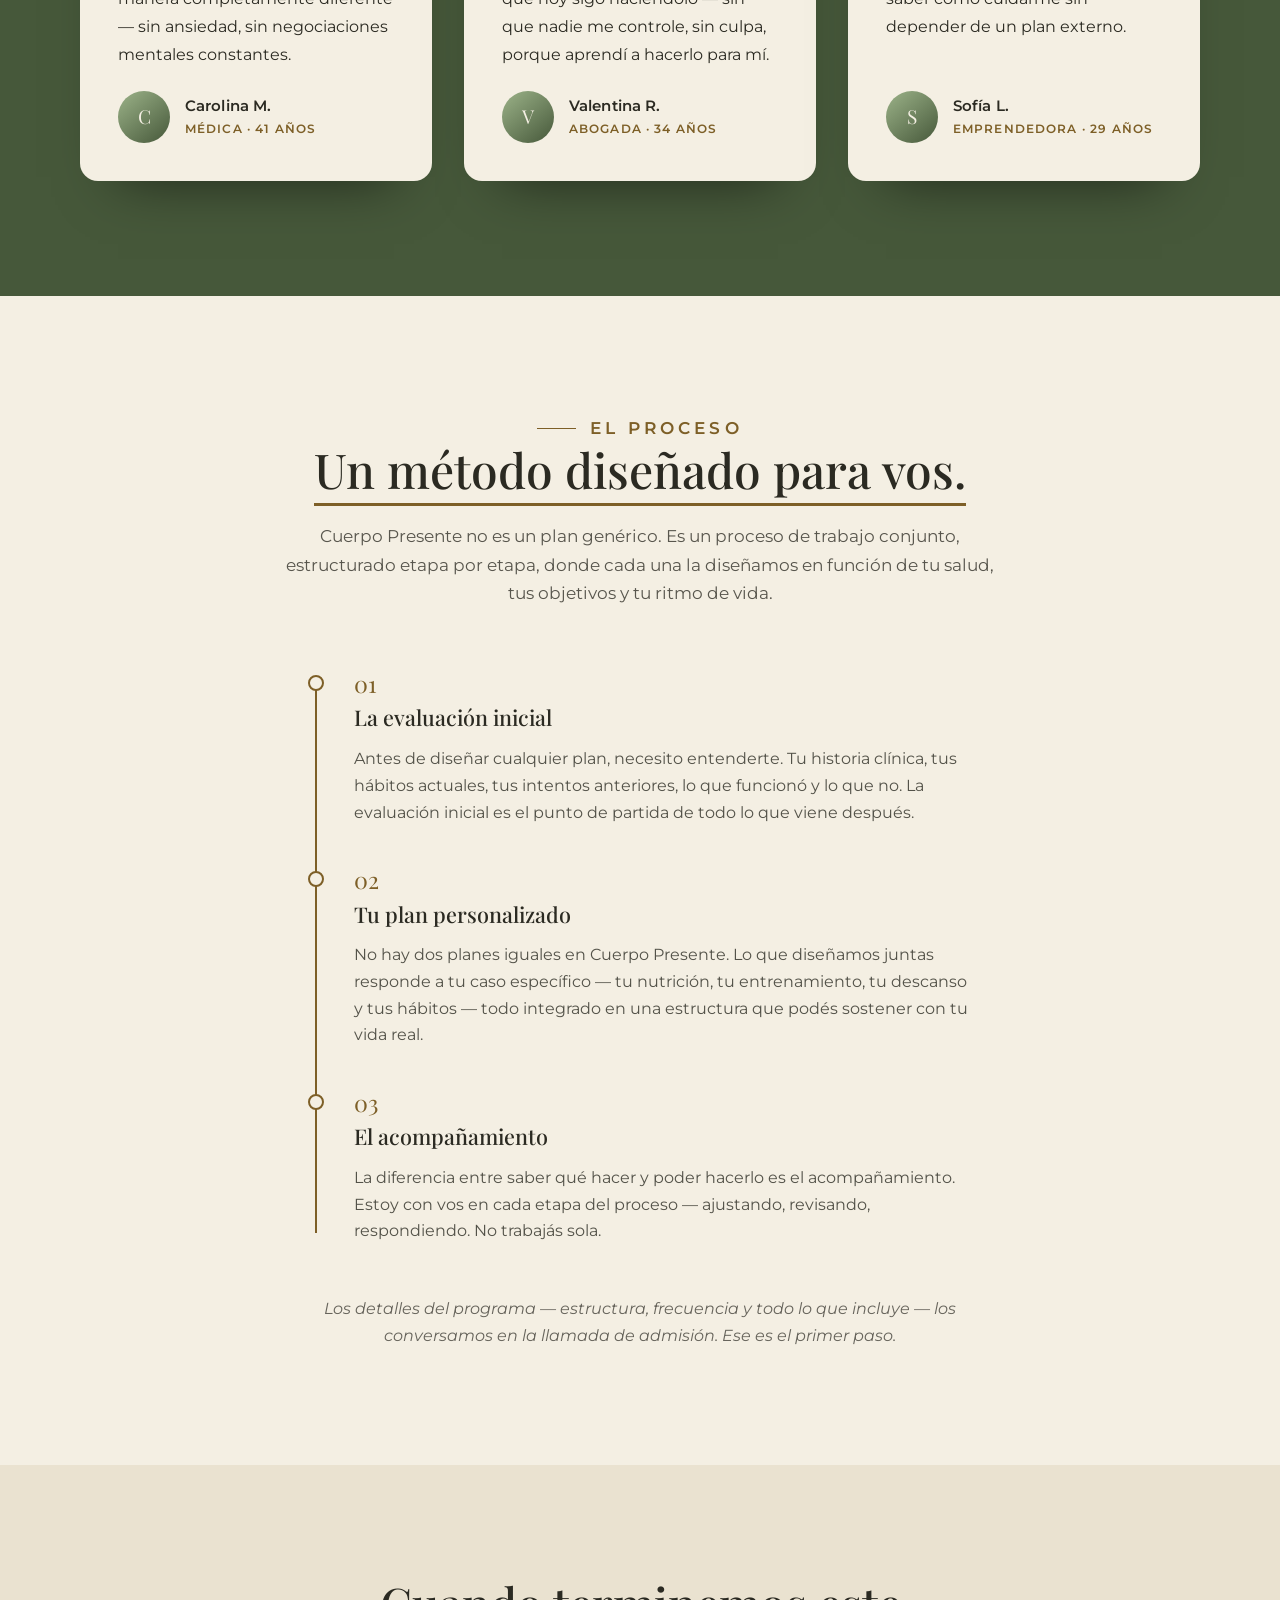
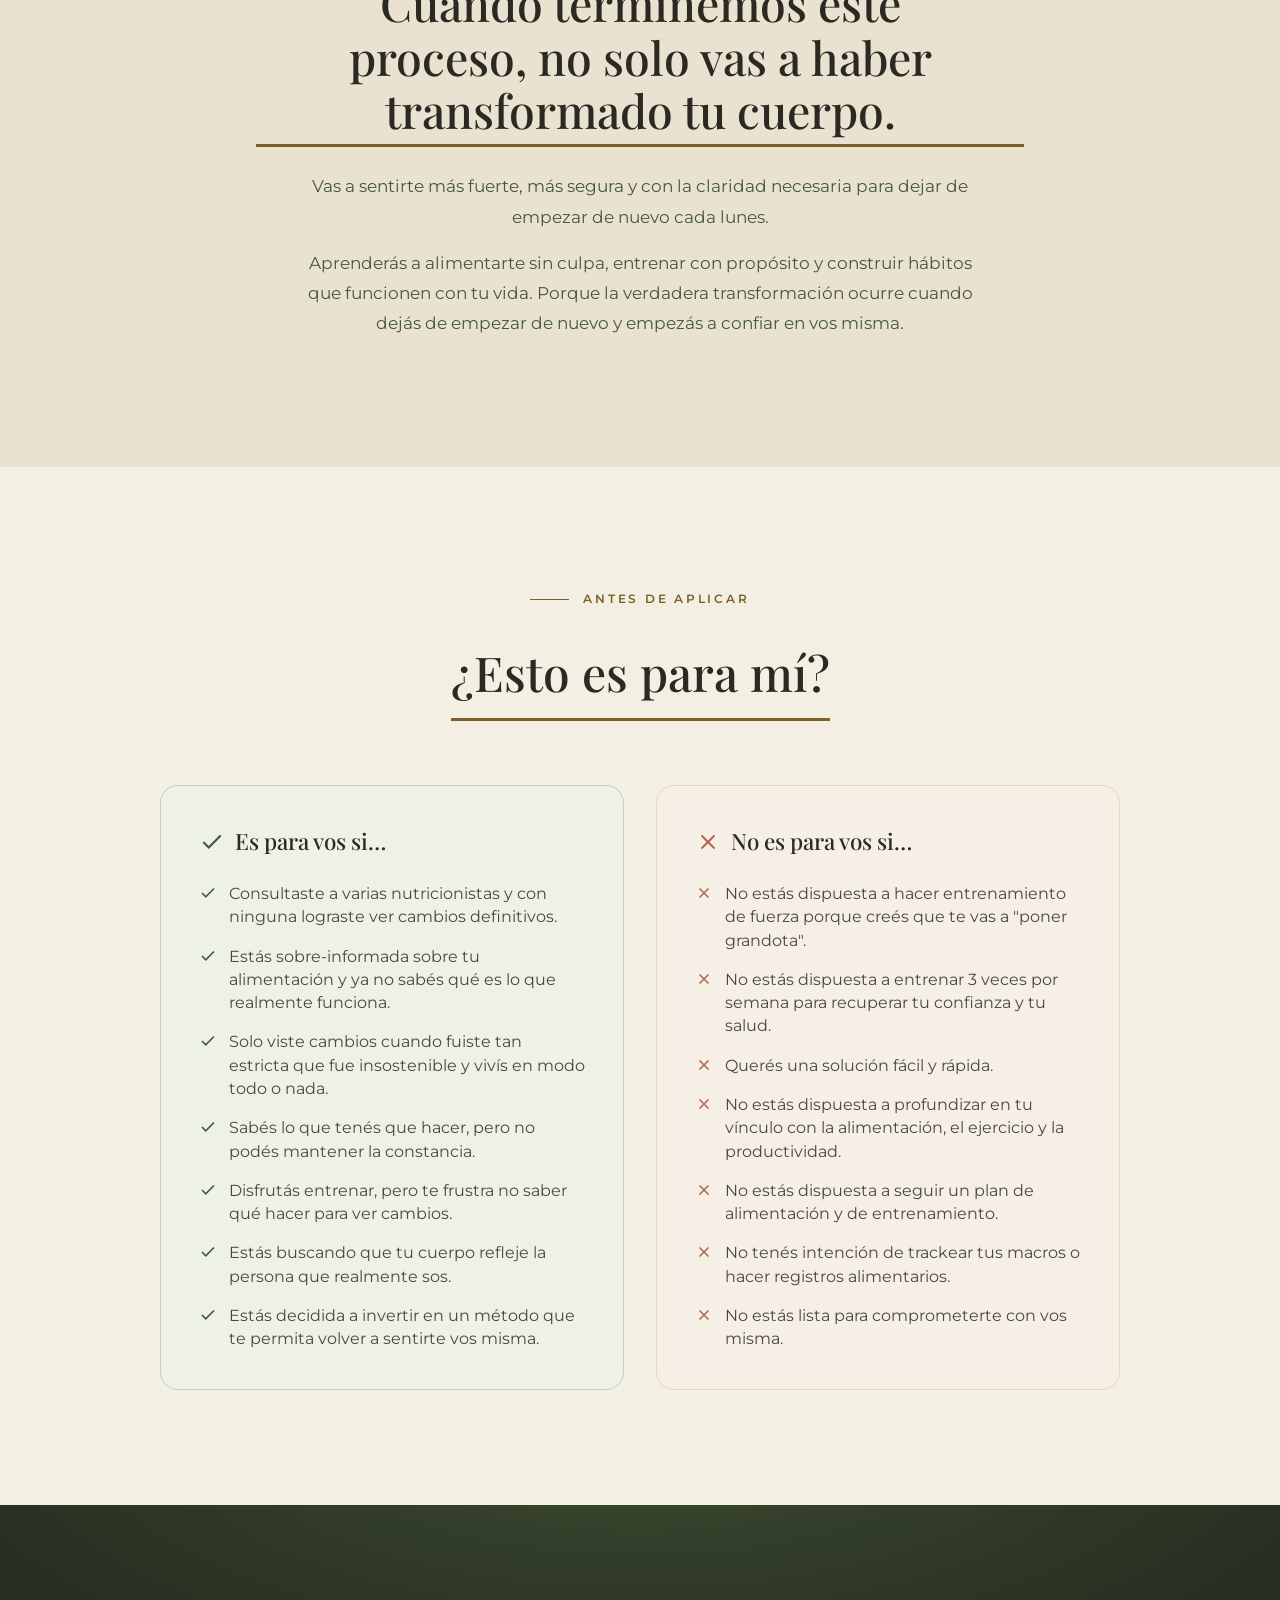
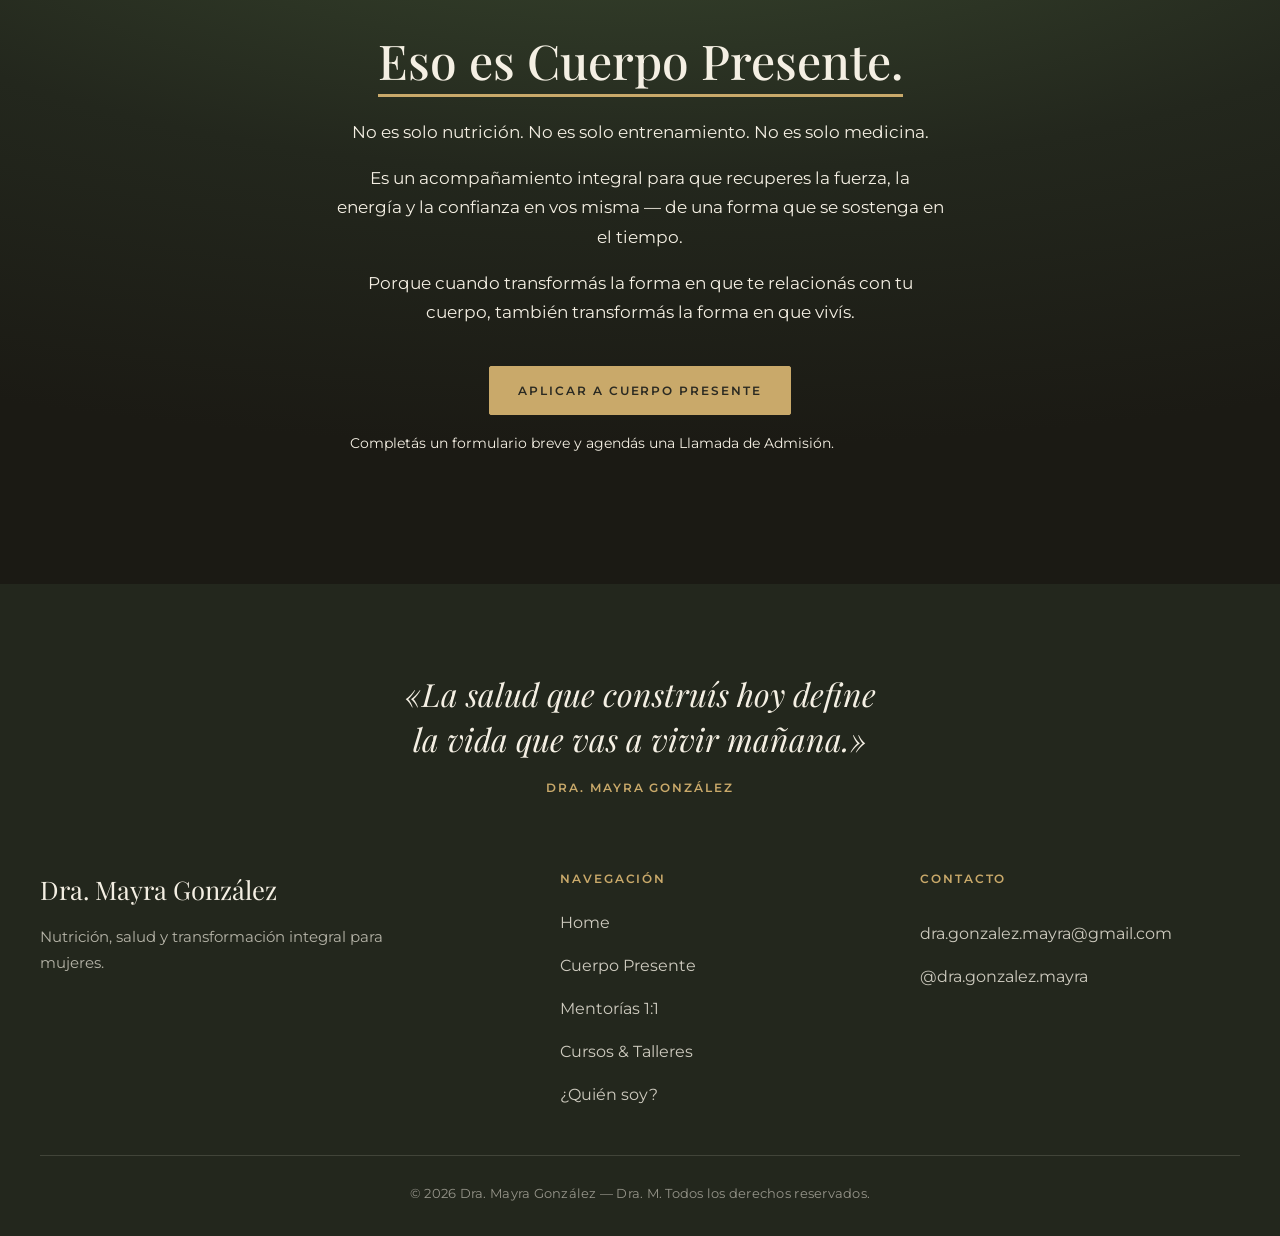
==== commit 03aaa962: "Fixes de UX mobile (auditoría) - Input de waitlist a 16px (evita el zoom automático de iOS) - Menú m" ====
--- a/cuerpo-presente.html
+++ b/cuerpo-presente.html
@@ -2,7 +2,7 @@
 <html lang="es" class="no-js">
 <head>
   <meta charset="UTF-8" />
-  <meta name="viewport" content="width=device-width, initial-scale=1" />
+  <meta name="viewport" content="width=device-width, initial-scale=1, viewport-fit=cover" />
   <title>Cuerpo Presente — Programa médico 1:1 | Dra. Mayra González</title>
   <meta name="description" content="Cuerpo Presente es el programa médico 1:1 de recomposición corporal para mujeres profesionales que quieren resultados reales — sin empezar de nuevo cada lunes. Diseñado y conducido por la Dra. Mayra González." />
   <meta name="theme-color" content="#1b1a14" />
@@ -16,7 +16,7 @@
   <link rel="preconnect" href="https://fonts.gstatic.com" crossorigin />
   <link href="https://fonts.googleapis.com/css2?family=Playfair+Display:ital,wght@0,400;0,500;0,600;1,400&family=Montserrat:wght@300;400;500;600&display=swap" rel="stylesheet" />
 
-  <link rel="stylesheet" href="styles.css?v=9" />
+  <link rel="stylesheet" href="styles.css?v=10" />
 </head>
 <body>
   <a class="skip" href="#cp-main">Saltar al contenido</a>
@@ -335,6 +335,6 @@
     </div>
   </footer>
 
-  <script src="app.js?v=9" defer></script>
+  <script src="app.js?v=10" defer></script>
 </body>
 </html>
--- a/styles.css
+++ b/styles.css
@@ -1039,3 +1039,29 @@
 
 /* Acento en el título de Quién Soy */
 .qs-hero h1 em{font-style:italic;color:var(--olive);}
+
+
+/* ============================================================
+   Fixes de UX mobile (auditoría)
+   ============================================================ */
+/* 1) Evitar zoom de iOS al enfocar el input (>=16px) */
+.waitlist-form input{font-size:16px;}
+
+/* 2) Menú mobile: filas completas y táctiles (>=44px) */
+@media (max-width:920px){
+  .nav-links.open{gap:.15rem;}
+  .nav-links.open a,
+  .nav-links.open .nav-disclosure{display:block;width:100%;padding:.7rem 0;text-align:left;}
+  .nav-links.open .submenu a{padding:.55rem 0;}
+  /* 4) Hamburguesa ~44px */
+  .nav-toggle{padding:.55rem;}
+}
+
+/* 3) Cards "Otras propuestas" (Home) totalmente clickeables */
+.prop-card{position:relative;transition:transform .28s ease,box-shadow .28s ease;}
+.prop-card:hover{transform:translateY(-4px);box-shadow:0 42px 70px -38px rgba(43,42,34,.6);}
+.prop-card .prop-link::after{content:"";position:absolute;inset:0;z-index:1;}
+.prop-card:focus-within{outline:2px solid var(--gold);outline-offset:3px;}
+
+/* 5) Footer: más área táctil por link */
+.footer-nav a,.footer-contact a{display:inline-block;padding-block:.2rem;}
